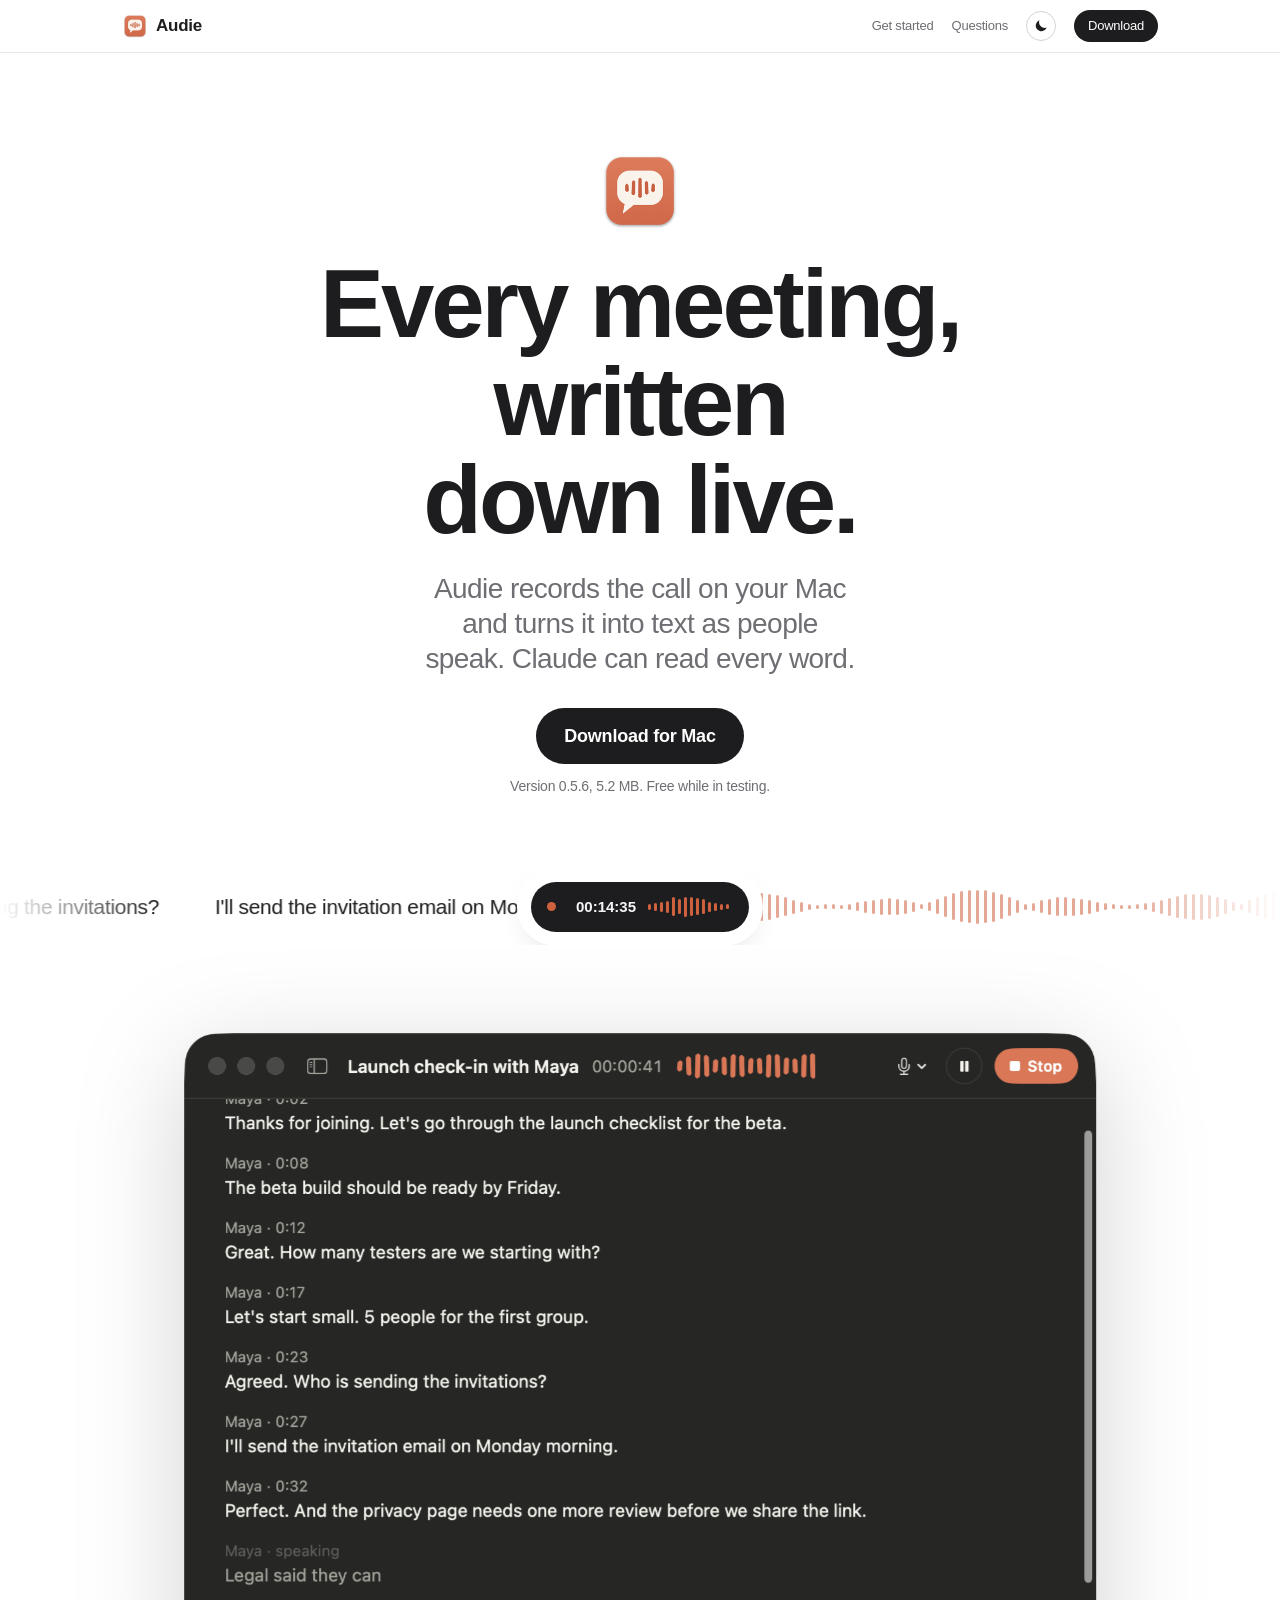
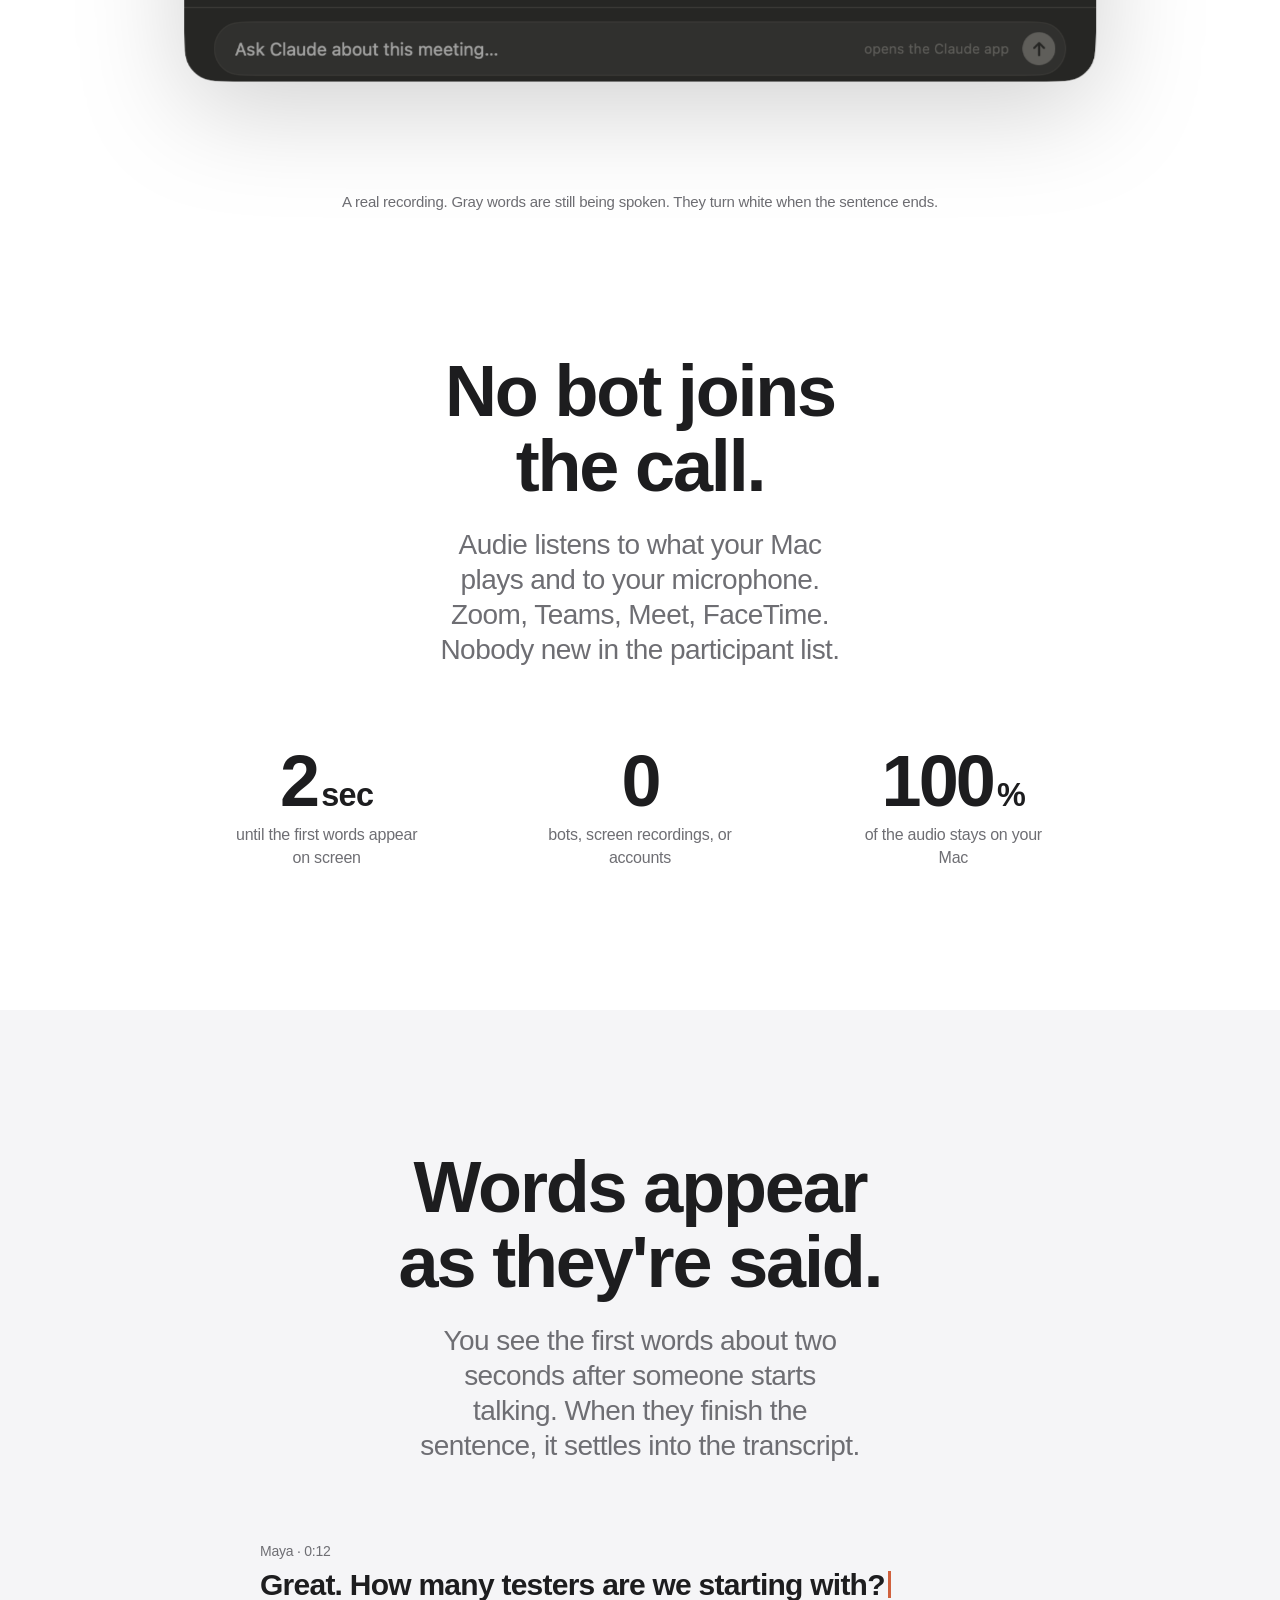
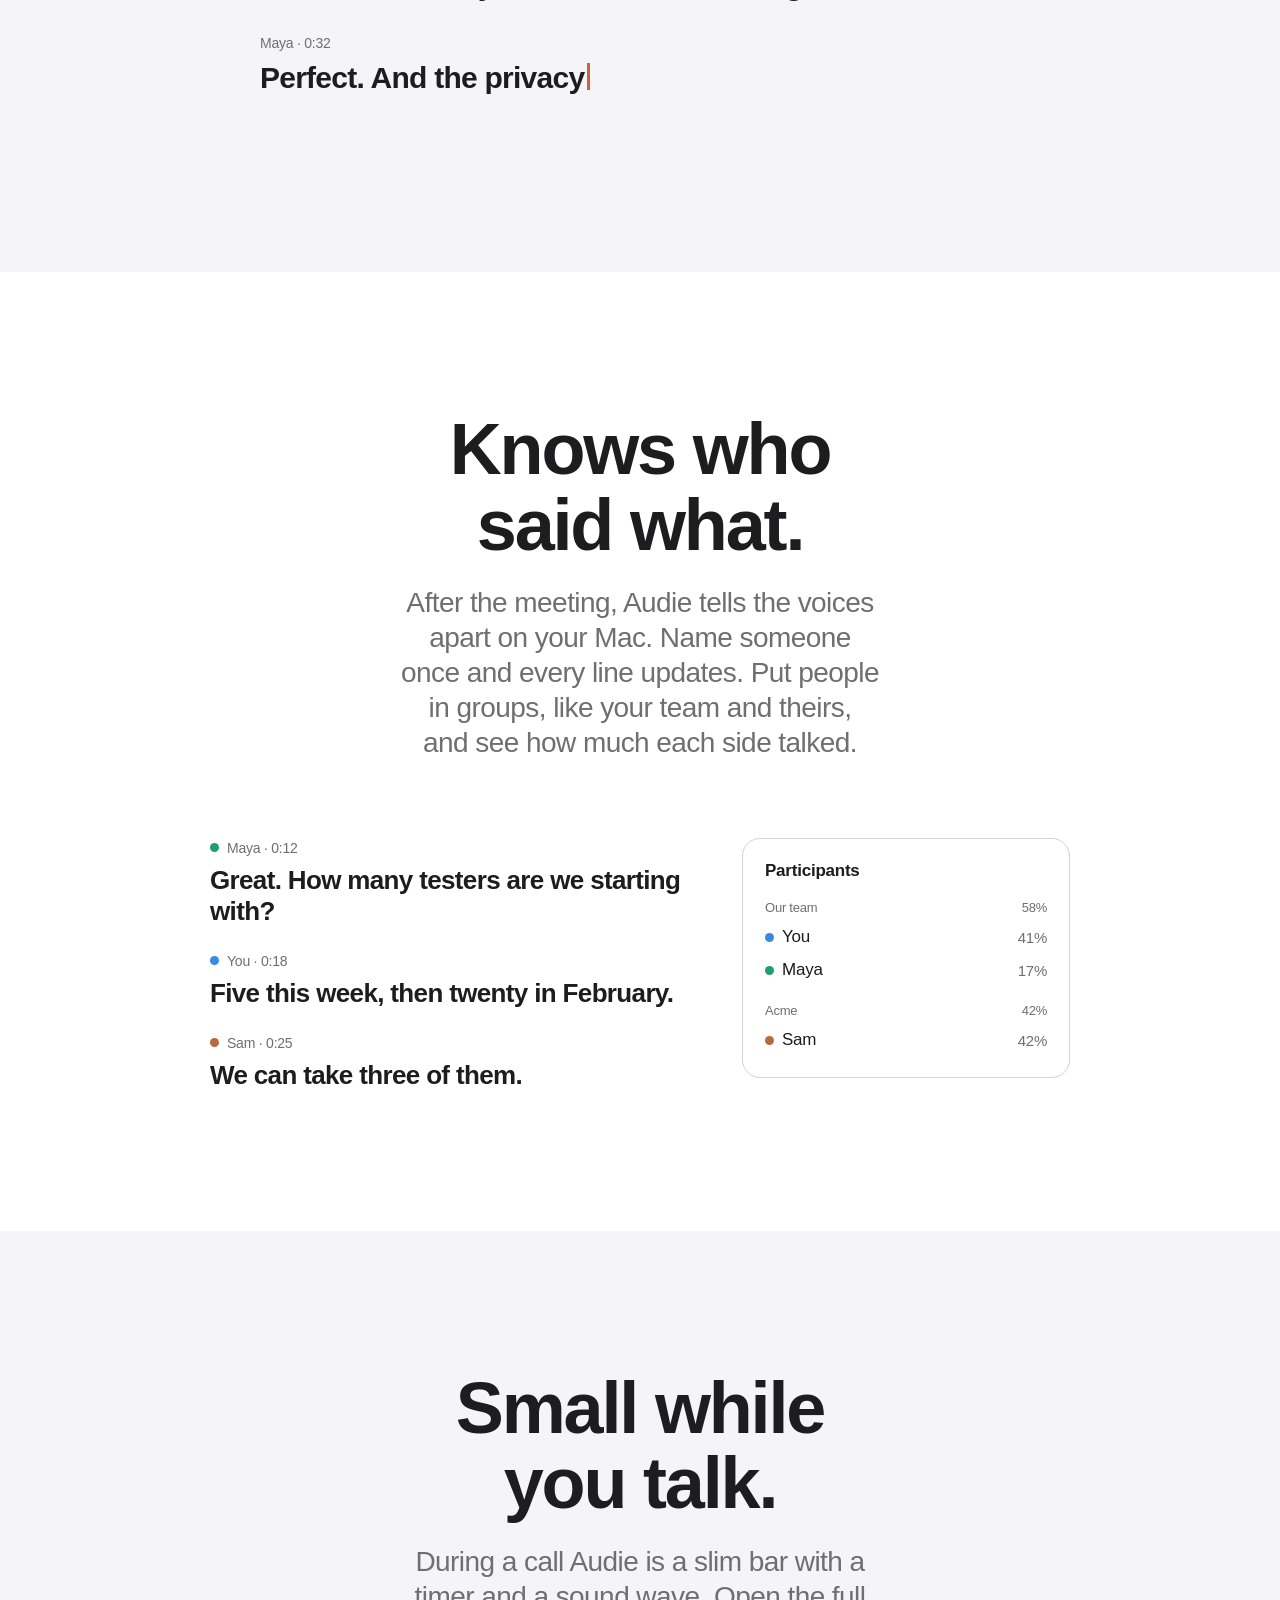
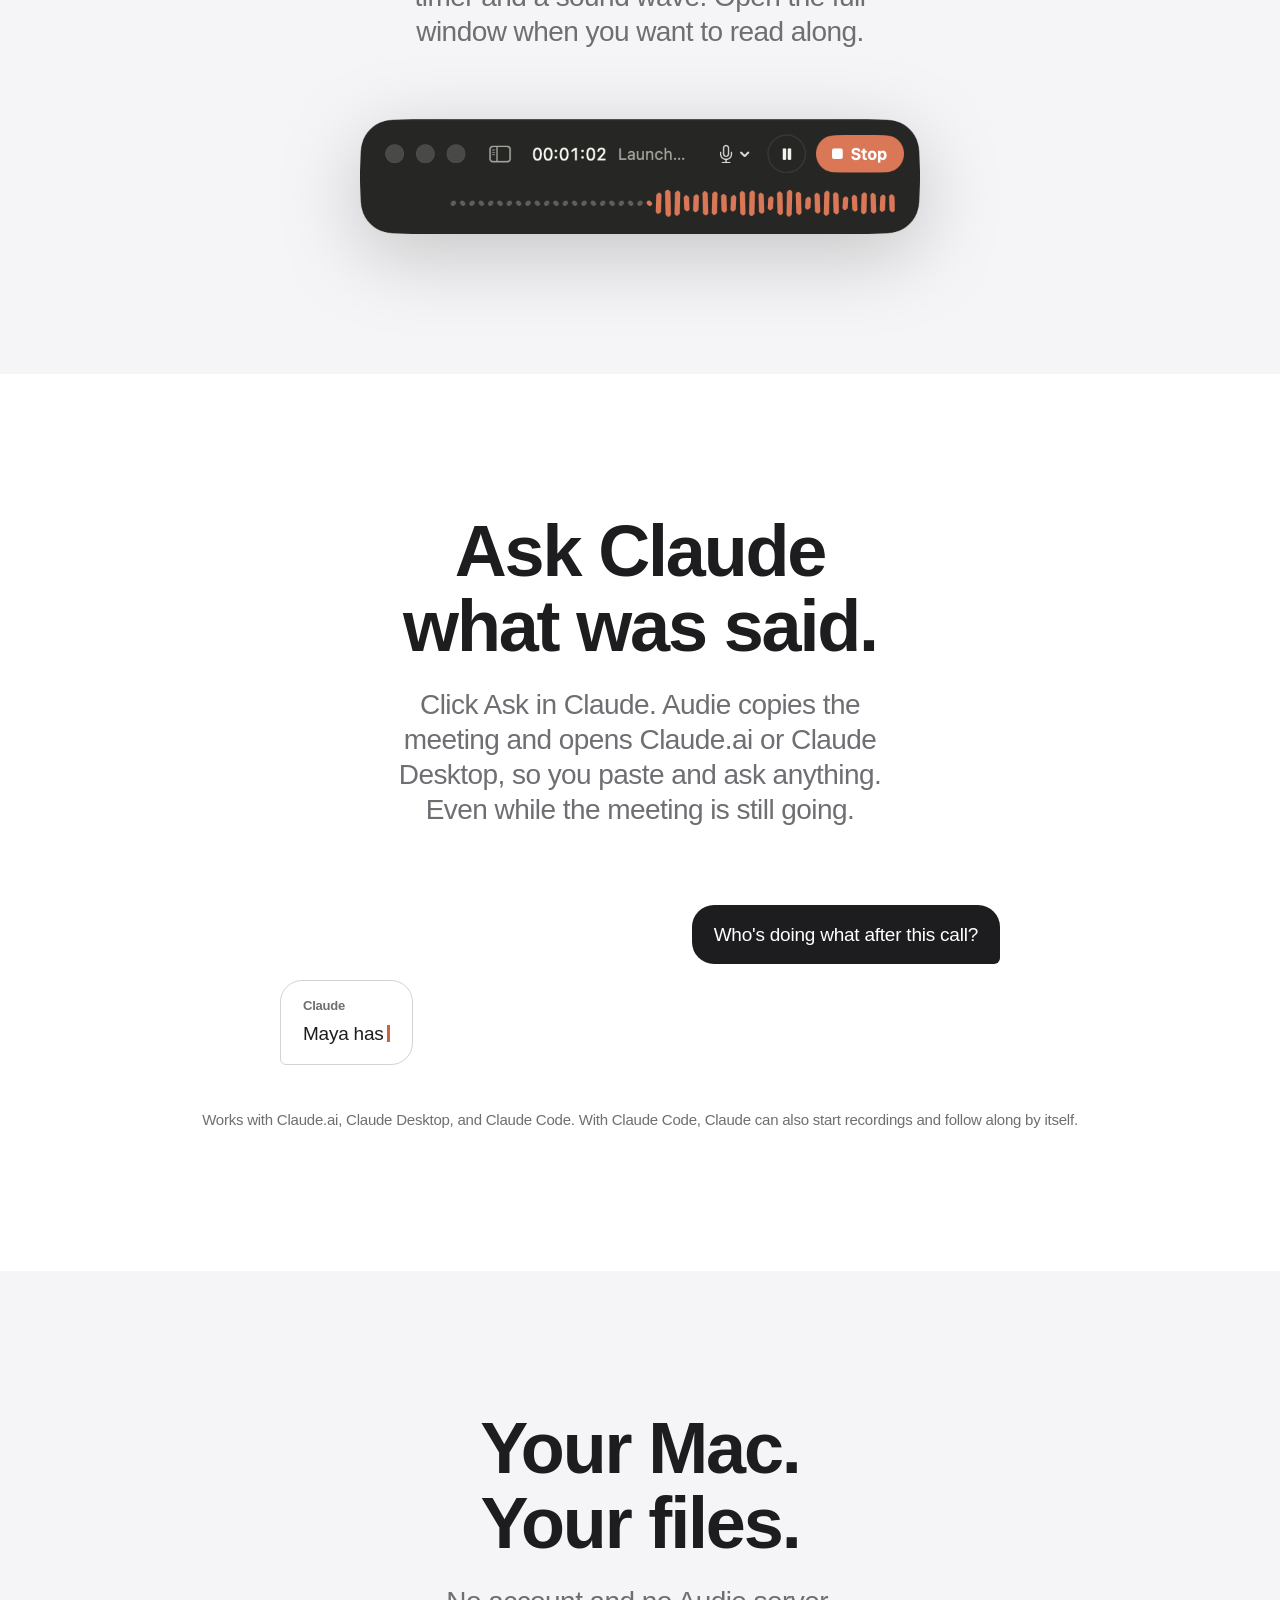
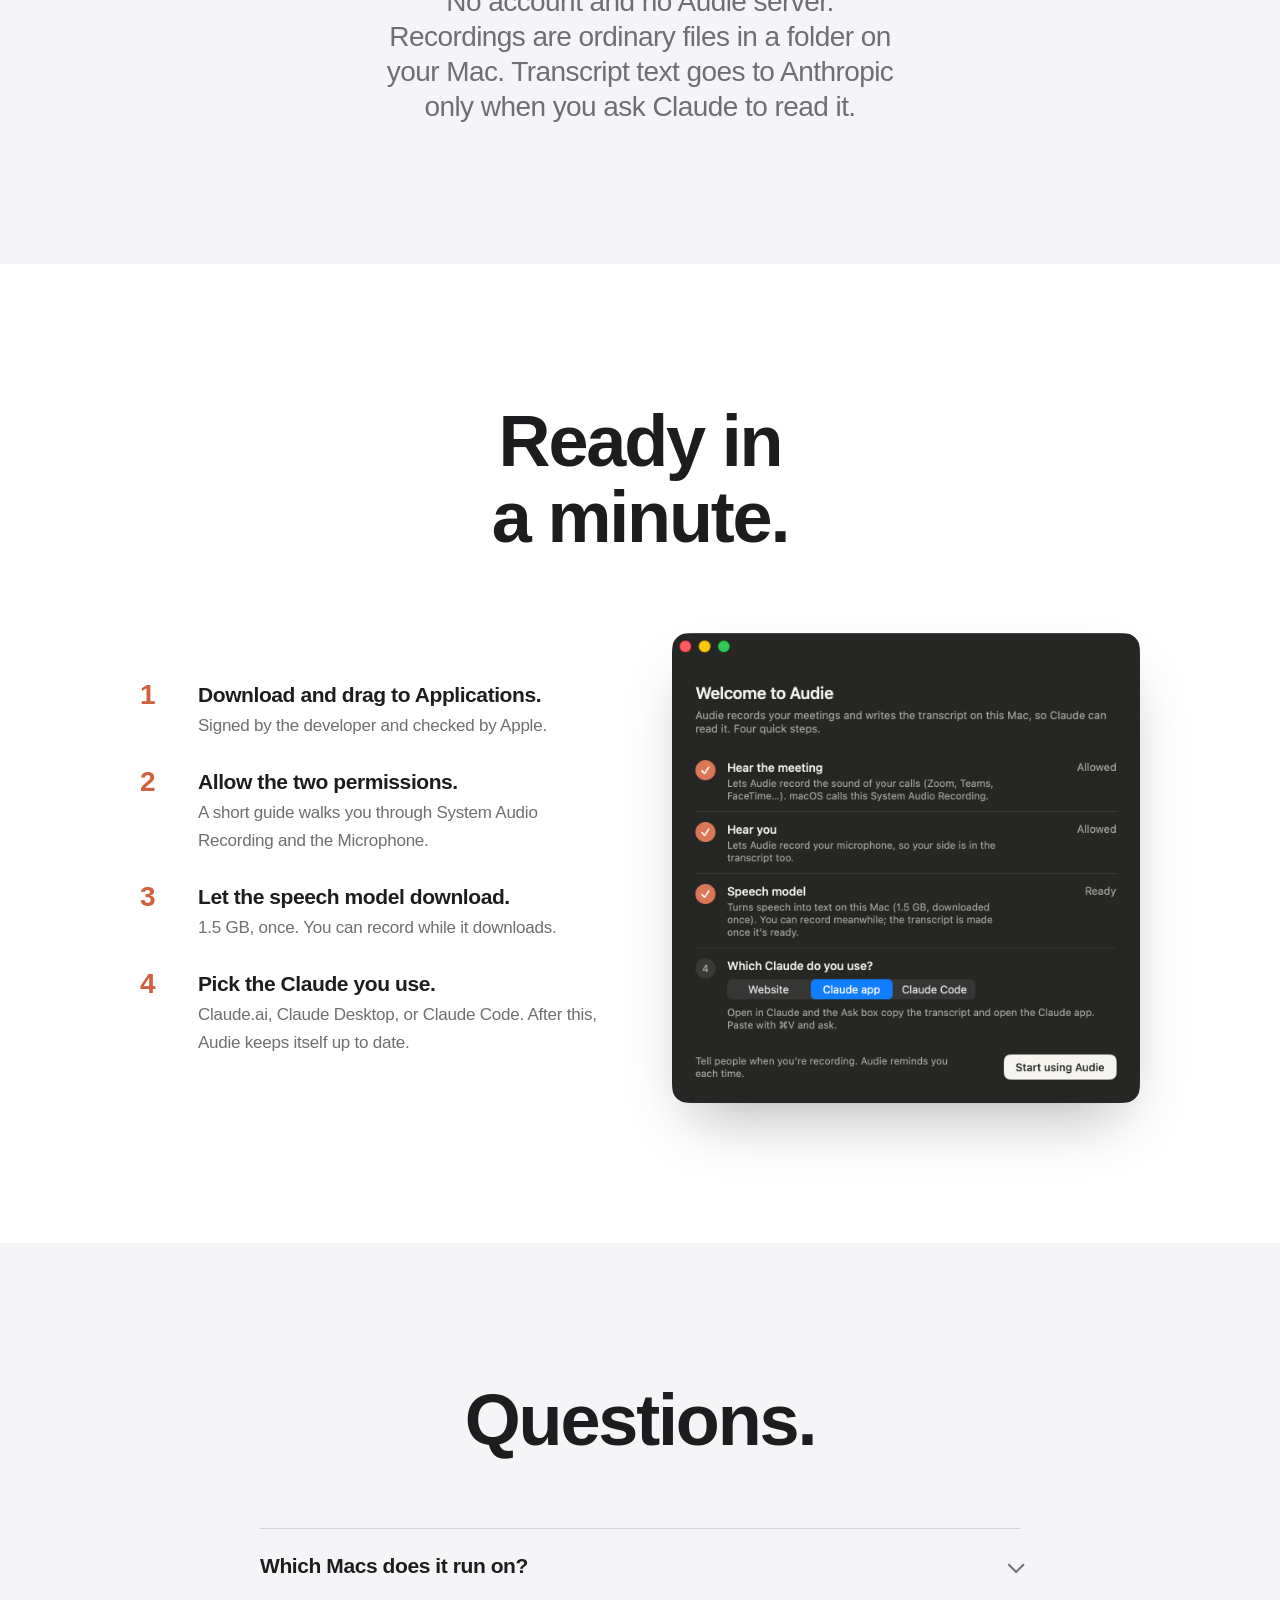
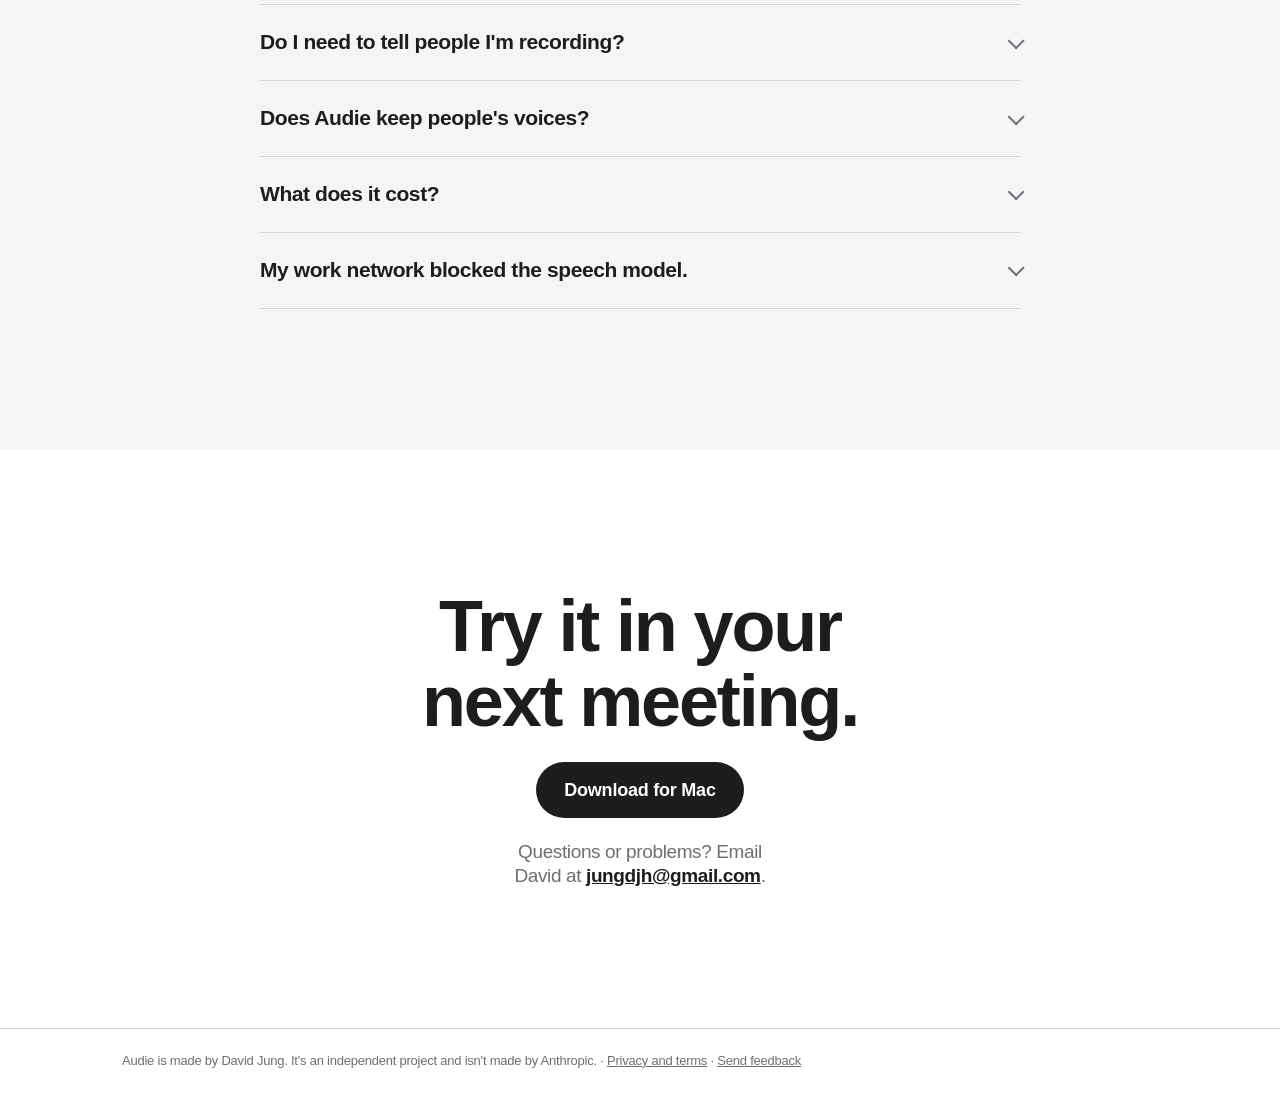
==== index.html @ 13ae4a42 "Download page: Version 0.5.6, 5.2 MB." ====
<!doctype html>
<html lang="en">
<meta charset="utf-8">
<meta name="viewport" content="width=device-width, initial-scale=1, viewport-fit=cover">
<title>Audie for Mac</title>
<meta name="robots" content="noindex, nofollow">
<meta name="description" content="Audie records your meetings on your Mac and writes the transcript while people talk. Claude can read it.">
<!-- Unlisted page for invited testers (GitHub Pages, no custom domain). Draft v4, 2026-11-12.
     Screenshots are real: Audie 0.4.4 recording a demo meeting. Light by default; dark only when chosen. -->
<link rel="icon" href="icon.png">
<style>
/* Layout: Apple-style product page. Big bold centered statements, lots of air, the real app as the
   picture. One moving idea throughout: speech turning into text (the hero ribbon, the typed lines). */
:root {
  --bg: #FFFFFF;
  --alt: #F5F5F7;          /* alternate band */
  --ink: #1D1D1F;
  --gray: #6E6E73;
  --line: #D2D2D7;
  --rec: #D0613E;          /* Audie's record color: the wave and the dot, nothing else */
  --pill: #1D1D1F;         /* the recording pill */
  --pill-ink: #F5F5F7;
  --font: -apple-system, BlinkMacSystemFont, "SF Pro Display", "SF Pro Text", Inter, "Helvetica Neue", Arial, sans-serif;
  color-scheme: light;
}
:root[data-theme="dark"] {
  --bg: #000000; --alt: #111113; --ink: #F5F5F7; --gray: #A1A1A6; --line: #3A3A3C;
  --rec: #E2734F; --pill: #F5F5F7; --pill-ink: #1D1D1F; color-scheme: dark;
}

* { box-sizing: border-box; }
html { scroll-behavior: smooth; }
body { margin: 0; background: var(--bg); color: var(--ink); font: 19px/1.47 var(--font); letter-spacing: -0.012em; -webkit-font-smoothing: antialiased; overflow-x: hidden; transition: background .3s, color .3s; }
a { color: inherit; }
p { margin: 0; }
:focus-visible { outline: 2px solid var(--rec); outline-offset: 3px; border-radius: 6px; }
.wrap { max-width: 1080px; margin: 0 auto; padding-left: max(22px, env(safe-area-inset-left, 0px)); padding-right: max(22px, env(safe-area-inset-right, 0px)); }

/* Header */
header { position: sticky; top: env(safe-area-inset-top, 0px); z-index: 20; background: color-mix(in srgb, var(--bg) 82%, transparent); backdrop-filter: saturate(180%) blur(20px); -webkit-backdrop-filter: saturate(180%) blur(20px); border-bottom: 1px solid color-mix(in srgb, var(--line) 50%, transparent); }
body::before { content: ""; position: fixed; inset: 0 0 auto; height: env(safe-area-inset-top, 0px); z-index: 30; background: var(--bg); }
header .wrap { display: flex; align-items: center; justify-content: space-between; height: 52px; gap: 16px; }
.name { display: flex; align-items: center; gap: 8px; font-weight: 600; font-size: 17px; text-decoration: none; }
.name img { width: 26px; height: 26px; }
.right { display: flex; align-items: center; gap: 18px; font-size: 13px; }
.right a.link { text-decoration: none; color: var(--gray); }
.right a.link:hover { color: var(--ink); }
@media (max-width: 560px) { .right a.link { display: none; } }
.small-btn { background: var(--ink); color: var(--bg); text-decoration: none; font-weight: 500; font-size: 13px; padding: 6px 14px; border-radius: 999px; }
.theme { width: 30px; height: 30px; border-radius: 50%; border: 1px solid var(--line); background: transparent; color: var(--ink); display: grid; place-items: center; cursor: pointer; padding: 0; }
.theme svg { width: 15px; height: 15px; }
.theme .moon { display: block; } .theme .sun { display: none; }
:root[data-theme="dark"] .theme .moon { display: none; } :root[data-theme="dark"] .theme .sun { display: block; }

/* Hero */
.hero { text-align: center; padding-block: 96px 0; display: grid; justify-items: center; gap: 22px; }
.hero .icon { width: 84px; height: 84px; }
h1 { margin: 0; font-size: clamp(46px, 8.4vw, 96px); line-height: 1.02; font-weight: 700; letter-spacing: -0.032em; max-width: 12ch; text-wrap: balance; }
.sub { font-size: clamp(21px, 2.4vw, 28px); line-height: 1.25; font-weight: 500; color: var(--gray); letter-spacing: -0.02em; max-width: 30ch; text-wrap: balance; }
.cta { display: grid; justify-items: center; gap: 12px; margin-top: 10px; }
.button { display: inline-flex; align-items: center; gap: 8px; background: var(--ink); color: var(--bg); text-decoration: none; font-weight: 600; font-size: 18px; padding: 15px 28px; border-radius: 999px; transition: transform .2s ease; }
.button:hover { transform: scale(1.03); }
.cta small { font-size: 14px; color: var(--gray); }

/* The ribbon: Audie's recording pill in the middle; finished lines stream out of it. */
.ribbon { position: relative; margin-top: 72px; height: 76px; overflow: hidden;
  mask-image: linear-gradient(90deg, transparent, #000 12%, #000 88%, transparent); -webkit-mask-image: linear-gradient(90deg, transparent, #000 12%, #000 88%, transparent); }
.ribbon .left { position: absolute; inset: 0 50% 0 0; overflow: hidden; }
.ribbon .in { position: absolute; top: 50%; left: 50%; right: 0; transform: translateY(-50%); display: flex; align-items: center; gap: 5px; padding-left: 120px; height: 40px; overflow: hidden; }
.ribbon .in b { flex: none; width: 3px; border-radius: 3px; background: var(--rec); opacity: .55; height: 4px; }
.stream { position: absolute; top: 50%; left: 100%; display: flex; gap: 56px; white-space: nowrap; transform: translate(0, -50%); font-size: 21px; font-weight: 500; letter-spacing: -0.015em; will-change: transform; }
.stream span { color: var(--ink); }
.stream span.ko { color: var(--gray); }
.pill { position: absolute; top: 50%; left: 50%; transform: translate(-50%, -50%); z-index: 2; display: flex; align-items: center; gap: 12px; background: var(--pill); color: var(--pill-ink); border-radius: 999px; padding: 12px 20px 12px 16px; box-shadow: 0 0 0 14px var(--bg), 0 10px 30px rgba(0,0,0,.18); }
.dot { width: 9px; height: 9px; border-radius: 50%; background: var(--rec); animation: pulse 1.6s ease-in-out infinite; }
@keyframes pulse { 50% { opacity: .35; } }
.pill .t { font-size: 15px; font-weight: 600; font-variant-numeric: tabular-nums; letter-spacing: 0; }
.wave { display: flex; align-items: center; gap: 3px; height: 26px; }
.wave b { width: 3px; border-radius: 3px; background: var(--rec); height: 4px; transition: height .1s ease-out; }

/* Product shot */
.shot-wrap { padding-block: 88px 0; }
.shot { display: block; width: 100%; height: auto; transform-origin: 50% 0; will-change: transform; filter: drop-shadow(0 30px 60px rgba(0,0,0,.18)); }
.caption { text-align: center; color: var(--gray); font-size: 15px; margin-top: 22px; }

/* Statement bands */
.band { padding-block: 140px; padding-left: max(22px, env(safe-area-inset-left, 0px)); padding-right: max(22px, env(safe-area-inset-right, 0px)); text-align: center; display: grid; justify-items: center; gap: 22px; }
.band.alt { background: var(--alt); }
h2 { margin: 0; font-size: clamp(40px, 6vw, 72px); line-height: 1.05; font-weight: 700; letter-spacing: -0.03em; max-width: 14ch; text-wrap: balance; }
.band .sub { max-width: 34ch; }

/* Facts row */
.facts { display: grid; grid-template-columns: repeat(3, minmax(0, 1fr)); gap: 40px; margin-top: 56px; width: 100%; max-width: 900px; }
.fact { display: grid; gap: 6px; justify-items: center; }
.fact .n { font-size: clamp(48px, 6vw, 72px); font-weight: 700; letter-spacing: -0.04em; line-height: 1; }
.fact .n small { font-size: .45em; letter-spacing: -0.02em; margin-left: 4px; }
.fact p { color: var(--gray); font-size: 16px; max-width: 22ch; }
@media (max-width: 700px) { .facts { grid-template-columns: 1fr; gap: 36px; } }

/* Translation demo */
.trans { margin-top: 56px; width: 100%; max-width: 760px; display: grid; gap: 30px; text-align: left; }
.tl { display: grid; gap: 6px; }
.tl .who { font-size: 14px; color: var(--gray); font-variant-numeric: tabular-nums; }
.tl .en { font-size: clamp(22px, 2.8vw, 30px); font-weight: 600; letter-spacing: -0.025em; line-height: 1.2; min-height: 1.2em; }
.tl .ko { font-size: 18px; color: var(--gray); }
.caret::after { content: ""; display: inline-block; width: 3px; height: .9em; margin-left: 3px; vertical-align: -.08em; background: var(--rec); animation: blink 1s steps(1) infinite; }
@keyframes blink { 50% { opacity: 0; } }

/* Small bar */
.bar { display: block; width: 100%; max-width: 560px; height: auto; margin-top: 48px; filter: drop-shadow(0 20px 40px rgba(0,0,0,.2)); }

/* Claude exchange */
.chat { margin-top: 56px; width: 100%; max-width: 720px; display: grid; gap: 16px; text-align: left; }
.msg { border-radius: 22px; padding: 16px 22px; font-size: 19px; line-height: 1.45; max-width: 88%; }
.msg.you { justify-self: end; background: var(--ink); color: var(--bg); border-bottom-right-radius: 6px; }
.msg.claude { justify-self: start; background: var(--bg); border: 1px solid var(--line); border-bottom-left-radius: 6px; }
.msg .from { display: block; font-size: 13px; font-weight: 600; color: var(--gray); margin-bottom: 4px; }
.band.alt .msg.claude { background: var(--bg); }

/* Steps */
.steps { display: grid; grid-template-columns: minmax(0, 1fr) minmax(0, 1fr); gap: 64px; align-items: center; text-align: left; margin-top: 56px; width: 100%; max-width: 1000px; }
.steps ol { list-style: none; margin: 0; padding: 0; display: grid; gap: 28px; counter-reset: n; }
.steps li { counter-increment: n; display: grid; grid-template-columns: 44px 1fr; gap: 14px; }
.steps li::before { content: counter(n); font-size: 28px; font-weight: 700; letter-spacing: -0.03em; color: var(--rec); line-height: 1.1; }
.steps b { display: block; font-size: 21px; letter-spacing: -0.02em; }
.steps span { color: var(--gray); font-size: 17px; }
.welcome { display: block; width: 100%; max-width: 480px; height: auto; border-radius: 16px; justify-self: center; box-shadow: 0 30px 60px -20px rgba(0,0,0,.3); }
@media (max-width: 820px) { .steps { grid-template-columns: 1fr; gap: 48px; } }

/* FAQ */
.faq { margin-top: 48px; width: 100%; max-width: 760px; text-align: left; border-top: 1px solid var(--line); }
.faq details { border-bottom: 1px solid var(--line); }
.faq summary { cursor: pointer; list-style: none; display: flex; justify-content: space-between; align-items: center; gap: 16px; padding-block: 22px; font-size: 21px; font-weight: 600; letter-spacing: -0.02em; }
.faq summary::-webkit-details-marker { display: none; }
.faq summary::after { content: ""; width: 10px; height: 10px; border-right: 2px solid var(--gray); border-bottom: 2px solid var(--gray); transform: rotate(45deg) translateY(-3px); transition: transform .25s; flex: none; }
.faq details[open] summary::after { transform: rotate(-135deg); }
.faq details p { color: var(--gray); padding-bottom: 22px; max-width: 60ch; }

/* End */
.end .addr { font-weight: 600; color: var(--ink); }
footer { border-top: 1px solid var(--line); padding-block: 22px 40px; font-size: 13px; color: var(--gray); }

/* Scroll reveal: elements rise slightly when they come into view. They're visible without it. */
.rise { transition: transform .9s cubic-bezier(.2,.7,.2,1), opacity .9s; }
.rise.pre { transform: translateY(28px); opacity: .001; }

@media (prefers-reduced-motion: reduce) {
  html { scroll-behavior: auto; }
  .dot, .caret::after { animation: none; }
  .rise, .rise.pre { transform: none; opacity: 1; transition: none; }
  .button:hover { transform: none; }
}
.who-demo { margin-top: 56px; width: 100%; max-width: 860px; display: grid; grid-template-columns: minmax(0, 1.5fr) minmax(0, 1fr); gap: 40px; text-align: left; align-items: start; }
.who-demo .trans { margin-top: 0; gap: 24px; }
.who-demo .tl .en { font-size: clamp(20px, 2.4vw, 26px); }
.dot { display: inline-block; width: 9px; height: 9px; border-radius: 50%; margin-right: 8px; vertical-align: 1px; }
.people { background: var(--bg); border: 1px solid var(--line); border-radius: 18px; padding: 20px 22px; font-size: 17px; }
.people .t { font-weight: 600; margin-bottom: 6px; }
.people .g { display: flex; justify-content: space-between; font-size: 13px; color: var(--gray); margin: 14px 0 4px; }
.people .p { display: flex; align-items: center; padding: 4px 0; }
.people .p span:last-child { margin-left: auto; color: var(--gray); font-size: 15px; font-variant-numeric: tabular-nums; }
@media (max-width: 760px) { .who-demo { grid-template-columns: 1fr; gap: 32px; } }
</style>

<header>
  <div class="wrap">
    <a class="name" href="#top"><img src="icon.png" alt="" width="26" height="26">Audie</a>
    <div class="right">
      <a class="link" href="#start">Get started</a>
      <a class="link" href="#faq">Questions</a>
      <button class="theme" id="theme" type="button" aria-label="Switch to dark mode">
        <svg class="moon" viewBox="0 0 16 16" aria-hidden="true"><path d="M13.5 10.2A6 6 0 0 1 5.8 2.5a6 6 0 1 0 7.7 7.7z" fill="currentColor"/></svg>
        <svg class="sun" viewBox="0 0 16 16" aria-hidden="true"><circle cx="8" cy="8" r="3.2" fill="currentColor"/><g stroke="currentColor" stroke-width="1.5" stroke-linecap="round"><path d="M8 1v1.6M8 13.4V15M1 8h1.6M13.4 8H15M3 3l1.1 1.1M11.9 11.9 13 13M3 13l1.1-1.1M11.9 4.1 13 3"/></g></svg>
      </button>
      <a class="small-btn" href="https://github.com/jungdjh/audie-updates/releases/latest/download/Audie.dmg">Download</a>
    </div>
  </div>
</header>

<main id="top">
  <section class="wrap hero">
    <img class="icon" src="icon.png" alt="" width="84" height="84">
    <h1>Every meeting, written down live.</h1>
    <p class="sub">Audie records the call on your Mac and turns it into text as people speak. Claude can read every word.</p>
    <div class="cta">
      <a class="button" href="https://github.com/jungdjh/audie-updates/releases/latest/download/Audie.dmg">Download for Mac</a>
      <small>Version 0.5.6, 5.2 MB. Free while in testing.</small>
    </div>
  </section>

  <div class="ribbon" aria-label="Audie recording, with transcript lines streaming out">
    <div class="left"><div class="stream" id="stream" aria-hidden="true"></div></div>
    <div class="in" id="in" aria-hidden="true"></div>
    <div class="pill"><span class="dot"></span><span class="t" id="clock">00:14:32</span><div class="wave" id="wave"></div></div>
  </div>

  <div class="wrap shot-wrap">
    <img class="shot" id="shot" src="window.png" width="1440" height="1024" alt="Audie recording a meeting. Finished lines are white; the last line, still being spoken, is gray. An Ask Claude box sits under the transcript.">
    <p class="caption">A real recording. Gray words are still being spoken. They turn white when the sentence ends.</p>
  </div>

  <section class="band">
    <h2 class="rise">No bot joins the call.</h2>
    <p class="sub rise">Audie listens to what your Mac plays and to your microphone. Zoom, Teams, Meet, FaceTime. Nobody new in the participant list.</p>
    <div class="facts">
      <div class="fact rise"><span class="n">2<small>sec</small></span><p>until the first words appear on screen</p></div>
      <div class="fact rise"><span class="n">0</span><p>bots, screen recordings, or accounts</p></div>
      <div class="fact rise"><span class="n">100<small>%</small></span><p>of the audio stays on your Mac</p></div>
    </div>
  </section>

  <section class="band alt">
    <h2 class="rise">Words appear as they're said.</h2>
    <p class="sub rise">You see the first words about two seconds after someone starts talking. When they finish the sentence, it settles into the transcript.</p>
    <div class="trans" id="trans">
      <div class="tl"><span class="who">Maya · 0:12</span><span class="en" data-type>Great. How many testers are we starting with?</span></div>
      <div class="tl"><span class="who">Maya · 0:32</span><span class="en" data-type>Perfect. And the privacy page needs one more review before we share the link.</span></div>
    </div>
  </section>

  <section class="band">
    <h2 class="rise">Knows who said what.</h2>
    <p class="sub rise">After the meeting, Audie tells the voices apart on your Mac. Name someone once and every line updates. Put people in groups, like your team and theirs, and see how much each side talked.</p>
    <div class="who-demo rise">
      <div class="trans">
        <div class="tl"><span class="who"><span class="dot" style="background:#1D9E75"></span>Maya · 0:12</span><span class="en">Great. How many testers are we starting with?</span></div>
        <div class="tl"><span class="who"><span class="dot" style="background:#378ADD"></span>You · 0:18</span><span class="en">Five this week, then twenty in February.</span></div>
        <div class="tl"><span class="who"><span class="dot" style="background:#B8693F"></span>Sam · 0:25</span><span class="en">We can take three of them.</span></div>
      </div>
      <div class="people" aria-label="Participants: Our team, You 41% and Maya 17%; Acme, Sam 42%">
        <div class="t">Participants</div>
        <div class="g"><span>Our team</span><span>58%</span></div>
        <div class="p"><span class="dot" style="background:#378ADD"></span><span>You</span><span>41%</span></div>
        <div class="p"><span class="dot" style="background:#1D9E75"></span><span>Maya</span><span>17%</span></div>
        <div class="g"><span>Acme</span><span>42%</span></div>
        <div class="p"><span class="dot" style="background:#B8693F"></span><span>Sam</span><span>42%</span></div>
      </div>
    </div>
  </section>

  <section class="band alt">
    <h2 class="rise">Small while you talk.</h2>
    <p class="sub rise">During a call Audie is a slim bar with a timer and a sound wave. Open the full window when you want to read along.</p>
    <img class="bar rise" src="bar.png" width="840" height="172" alt="Audie's small recording bar with a timer, the meeting name, pause, stop and a sound wave.">
  </section>

  <section class="band">
    <h2 class="rise">Ask Claude what was said.</h2>
    <p class="sub rise">Click Ask in Claude. Audie copies the meeting and opens Claude.ai or Claude Desktop, so you paste and ask anything. Even while the meeting is still going.</p>
    <div class="chat" id="chat">
      <div class="msg you rise">Who's doing what after this call?</div>
      <div class="msg claude rise"><span class="from">Claude</span><span data-type>Maya has the beta build ready by Friday and sends the tester invitations Monday morning. Legal finishes reviewing the privacy page by Wednesday. You're sending a summary after the call.</span></div>
    </div>
    <p class="caption rise">Works with Claude.ai, Claude Desktop, and Claude Code. With Claude Code, Claude can also start recordings and follow along by itself.</p>
  </section>

  <section class="band alt">
    <h2 class="rise">Your Mac. Your files.</h2>
    <p class="sub rise">No account and no Audie server. Recordings are ordinary files in a folder on your Mac. Transcript text goes to Anthropic only when you ask Claude to read it.</p>
  </section>

  <section class="band" id="start">
    <h2 class="rise">Ready in a minute.</h2>
    <div class="steps">
      <ol>
        <li class="rise"><div><b>Download and drag to Applications.</b><span>Signed by the developer and checked by Apple.</span></div></li>
        <li class="rise"><div><b>Allow the two permissions.</b><span>A short guide walks you through System Audio Recording and the Microphone.</span></div></li>
        <li class="rise"><div><b>Let the speech model download.</b><span>1.5 GB, once. You can record while it downloads.</span></div></li>
        <li class="rise"><div><b>Pick the Claude you use.</b><span>Claude.ai, Claude Desktop, or Claude Code. After this, Audie keeps itself up to date.</span></div></li>
      </ol>
      <img class="welcome rise" src="welcome.png" width="1120" height="1124" alt="Audie's welcome guide with its four steps.">
    </div>
  </section>

  <section class="band alt" id="faq">
    <h2 class="rise">Questions.</h2>
    <div class="faq">
      <details><summary>Which Macs does it run on?</summary><p>Macs with Apple silicon (M1 or later) on macOS 14.2 or later, with about 2 GB free.</p></details>
      <details><summary>Do I need to tell people I'm recording?</summary><p>Yes. Many places require everyone's consent, and your workplace may have its own rules. Audie reminds you every time you start, unless you turn the reminder off.</p></details>
      <details><summary>Does Audie keep people's voices?</summary><p>No. It tells voices apart within one meeting and keeps only the names you type. The one voice it can learn is yours, so it can find you in a room.</p></details>
      <details><summary>What does it cost?</summary><p>Nothing. Audie is free while it's tested with a small group.</p></details>
      <details><summary>My work network blocked the speech model.</summary><p>Email David for the model file, then use Settings › Speech › Import.</p></details>
    </div>
  </section>

  <section class="band end">
    <h2 class="rise">Try it in your next meeting.</h2>
    <a class="button rise" href="https://github.com/jungdjh/audie-updates/releases/latest/download/Audie.dmg">Download for Mac</a>
    <p class="sub rise" style="font-size:19px">Questions or problems? Email David at <a class="addr" href="mailto:jungdjh@gmail.com?subject=Audie">jungdjh@gmail.com</a>.</p>
  </section>

  <footer>
    <div class="wrap">Audie is made by David Jung. It's an independent project and isn't made by Anthropic. · <a href="privacy.html">Privacy and terms</a> · <a href="feedback.html">Send feedback</a></div>
  </footer>
</main>

<script>
(() => {
  const root = document.documentElement;
  const reduce = matchMedia("(prefers-reduced-motion: reduce)").matches;

  // Theme: light unless the visitor picks dark (remembered on this browser).
  const btn = document.getElementById("theme");
  const apply = t => {
    if (t === "dark") root.setAttribute("data-theme", "dark"); else root.removeAttribute("data-theme");
    btn.setAttribute("aria-label", t === "dark" ? "Switch to light mode" : "Switch to dark mode");
  };
  let saved = null; try { saved = localStorage.getItem("audie-theme"); } catch (e) {}
  apply(saved === "dark" ? "dark" : "light");
  btn.addEventListener("click", () => {
    const next = root.getAttribute("data-theme") === "dark" ? "light" : "dark";
    apply(next); try { localStorage.setItem("audie-theme", next); } catch (e) {}
  });

  // The recording pill: wave and clock.
  const wave = document.getElementById("wave");
  const bars = Array.from({ length: 14 }, () => wave.appendChild(document.createElement("b")));
  let t = 0;
  const drawWave = () => { t++; bars.forEach((b, i) => {
    const env = 0.5 + 0.5 * Math.sin(t / 7 + i / 2.2) * Math.sin(t / 17);
    b.style.height = (reduce ? 6 + 12 * Math.abs(Math.sin(i / 1.7)) : 4 + Math.max(0, env) * 20 * (0.55 + Math.random() * 0.45)).toFixed(1) + "px"; }); };
  drawWave();
  let secs = 14 * 60 + 32;
  const clock = document.getElementById("clock");
  if (!reduce) {
    setInterval(drawWave, 100);
    setInterval(() => { secs++; clock.textContent = [secs / 3600 | 0, (secs / 60 | 0) % 60, secs % 60].map(v => String(v).padStart(2, "0")).join(":"); }, 1000);
  }

  // The ribbon: lines from the real demo transcript stream left out of the pill.
  const lines = [
    ["Thanks for joining. Let's go through the launch checklist for the beta.", ""],
    ["The beta build should be ready by Friday.", ""],
    ["Great. How many testers are we starting with?", ""],
    ["Let's start small. 5 people for the first group.", ""],
    ["Agreed. Who is sending the invitations?", ""],
    ["I'll send the invitation email on Monday morning.", ""],
    ["Perfect. And the privacy page needs one more review before we share the link.", ""],
    ["Legal said they can finish the review by Wednesday.", ""],
    ["Then we're set. I'll send a summary after the call.", ""],
  ];
  const stream = document.getElementById("stream");
  const fill = () => lines.forEach(([s, k]) => { const e = document.createElement("span"); e.textContent = s; stream.appendChild(e); });
  fill(); fill();   // twice, so the loop is seamless
  let x = 0, half = 0;
  const measure = () => { half = stream.scrollWidth / 2; };
  measure(); addEventListener("resize", measure);
  // Sound comes in from the right; text comes out of the pill on the left.
  const inWave = document.getElementById("in");
  // Enough bars to reach the right edge at any window width (3 px bar + 5 px gap each).
  const inBars = [];
  const buildIn = () => {
    const n = Math.ceil(Math.max(0, inWave.clientWidth - 120) / 8) + 4;
    while (inBars.length < n) inBars.push(inWave.appendChild(document.createElement("b")));
    while (inBars.length > n) inBars.pop().remove();
  };
  buildIn();
  addEventListener("resize", () => { buildIn(); drawIn(); });
  let ph = 0;
  const drawIn = () => { ph += 1; inBars.forEach((b, i) => {
    const v = Math.abs(Math.sin((i + ph) / 4.2) * Math.sin((i + ph) / 11));
    b.style.height = (4 + v * 30).toFixed(1) + "px"; }); };
  drawIn();
  // The stream starts at the pill and drifts left.
  x = -half * 0.6;
  stream.style.transform = `translate(${x}px, -50%)`;
  const step = () => { x -= 0.6; if (-x >= half) x += half; stream.style.transform = `translate(${x}px, -50%)`; requestAnimationFrame(step); };
  if (!reduce) { requestAnimationFrame(step); setInterval(drawIn, 60); }

  // The product shot grows to full size as it scrolls into view (Apple-style).
  const shot = document.getElementById("shot");
  const grow = () => {
    const r = shot.getBoundingClientRect(), vh = innerHeight;
    const p = Math.min(1, Math.max(0, (vh - r.top) / (vh * 0.9)));
    shot.style.transform = `scale(${(0.88 + 0.12 * p).toFixed(4)})`;
  };
  if (!reduce) { grow(); addEventListener("scroll", grow, { passive: true }); addEventListener("resize", grow); }

  // Reveal: things rise into place as they enter. Everything is already visible if this never runs.
  if (!reduce && "IntersectionObserver" in window) {
    const els = document.querySelectorAll(".rise");
    const io = new IntersectionObserver(es => es.forEach(e => {
      if (e.isIntersecting) { e.target.classList.remove("pre"); io.unobserve(e.target); }
    }), { rootMargin: "0px 0px -8% 0px" });
    els.forEach(el => { if (el.getBoundingClientRect().top > innerHeight) { el.classList.add("pre"); io.observe(el); } });

    // Typed lines: replay the words being written when they come into view.
    const typed = document.querySelectorAll("[data-type]");
    const tio = new IntersectionObserver(es => es.forEach(e => {
      if (!e.isIntersecting) return; tio.unobserve(e.target);
      const el = e.target, full = el.textContent, words = full.split(" ");
      const h = el.getBoundingClientRect().height; el.style.minHeight = h + "px";
      el.textContent = ""; el.classList.add("caret");
      let i = 0; const delay = el.closest(".chat") ? 1100 : 300 + [...typed].indexOf(el) * 900;
      setTimeout(function next() { i++; el.textContent = words.slice(0, i).join(" ");
        if (i < words.length) setTimeout(next, 70 + Math.random() * 90); else setTimeout(() => el.classList.remove("caret"), 900); }, delay);
    }), { threshold: 0.6 });
    typed.forEach(el => tio.observe(el));
  }
})();
</script>

</html>
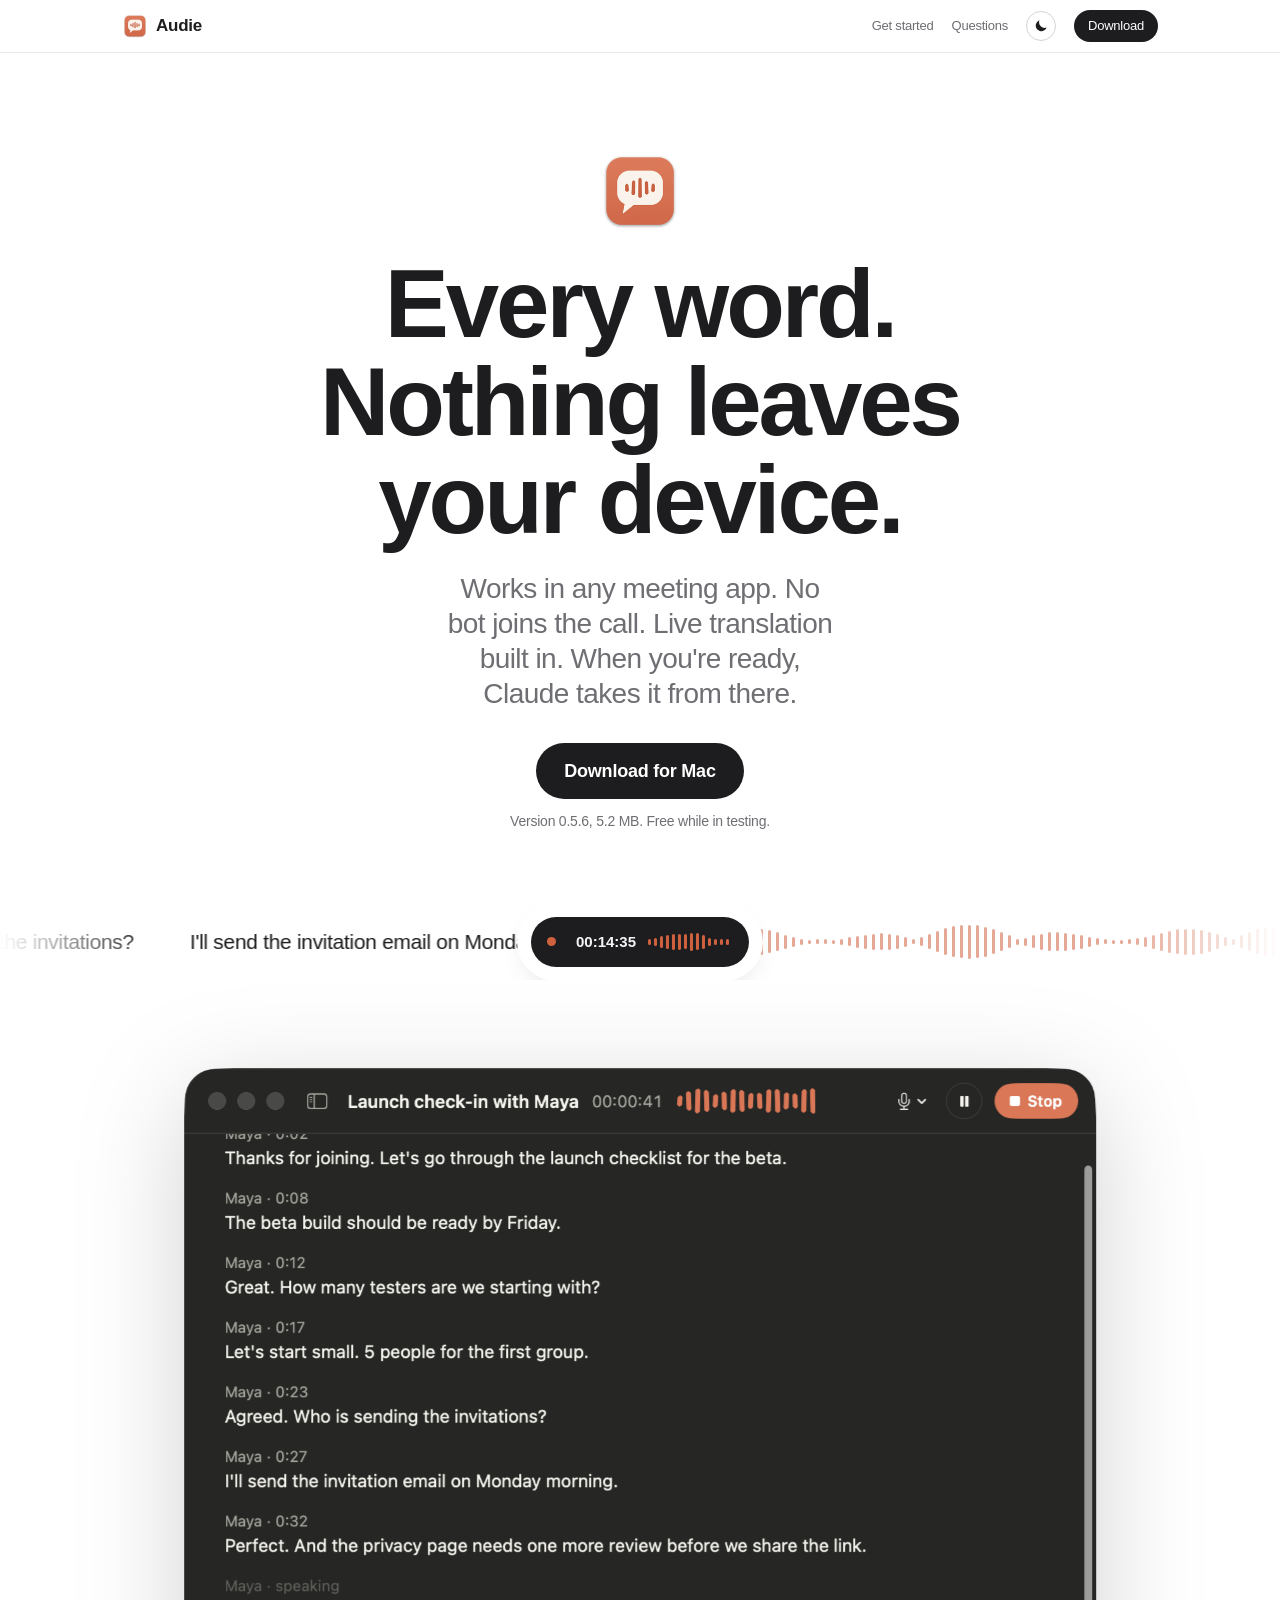
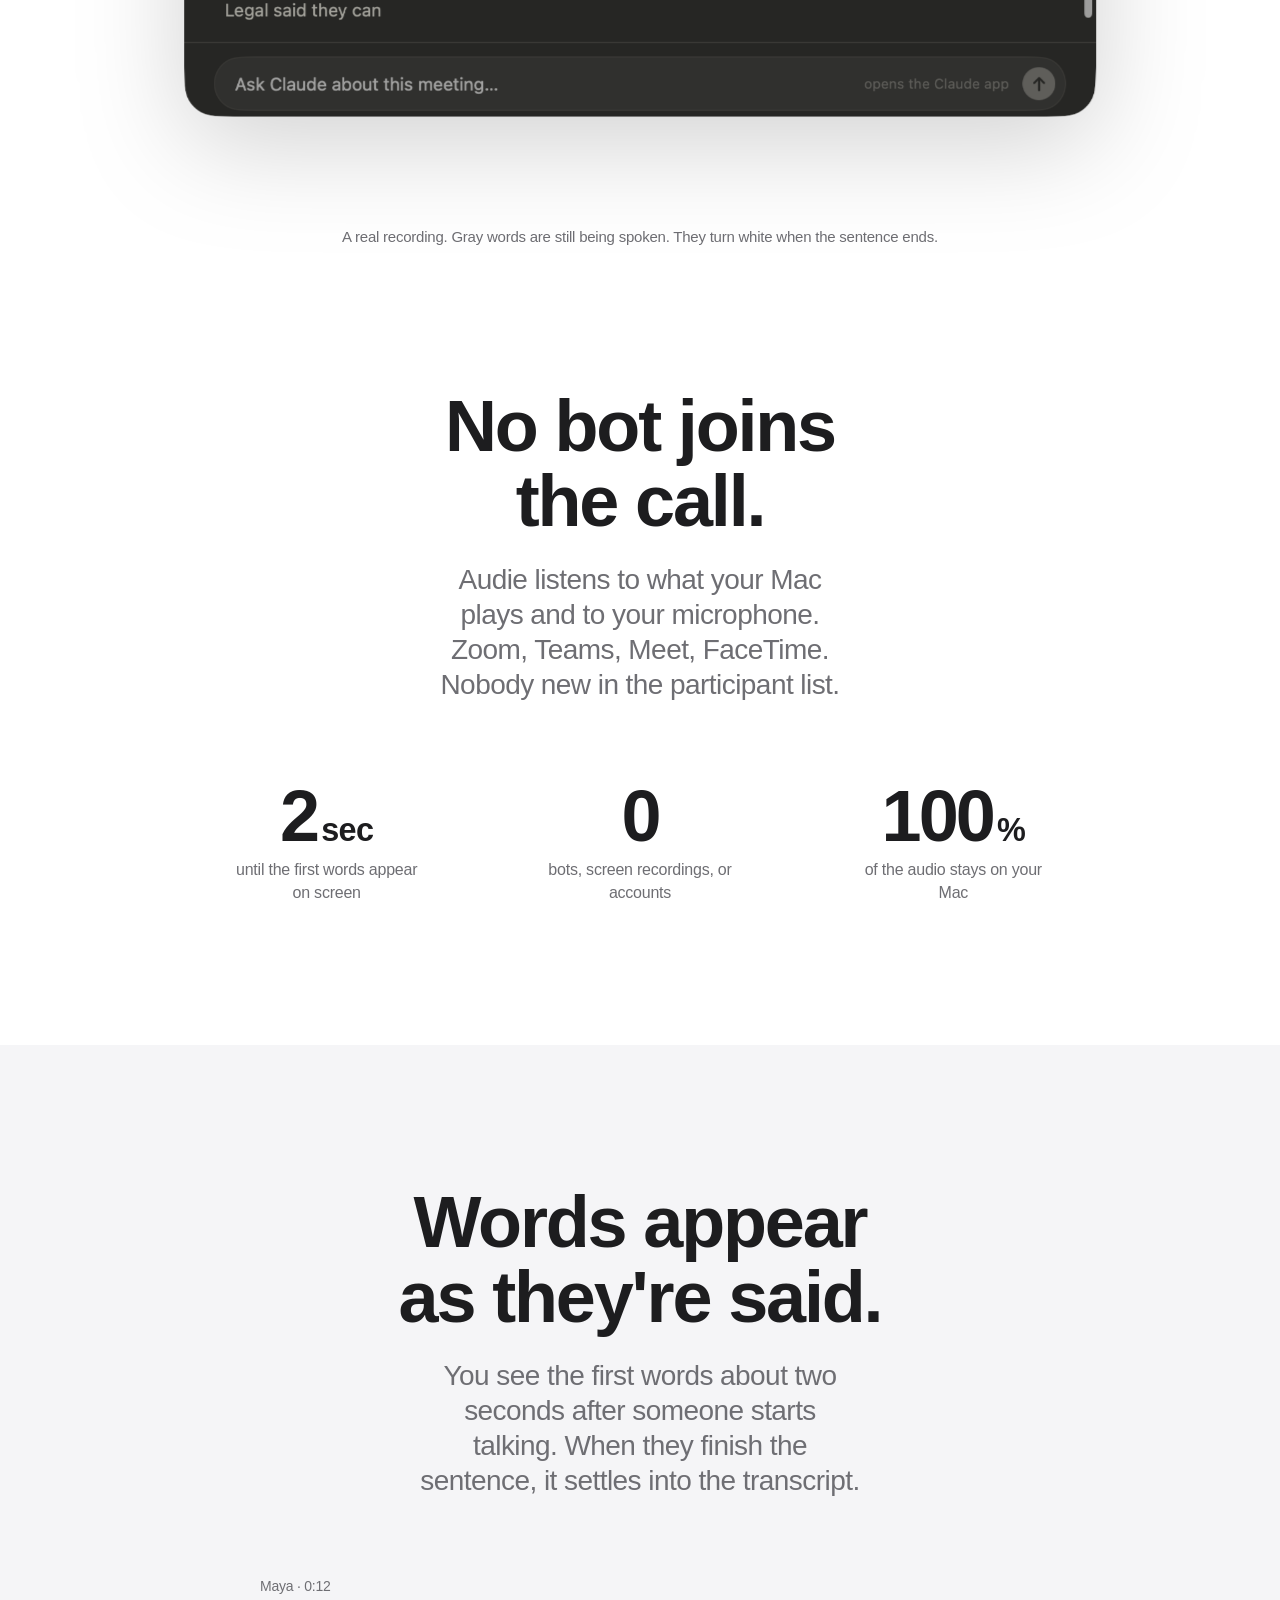
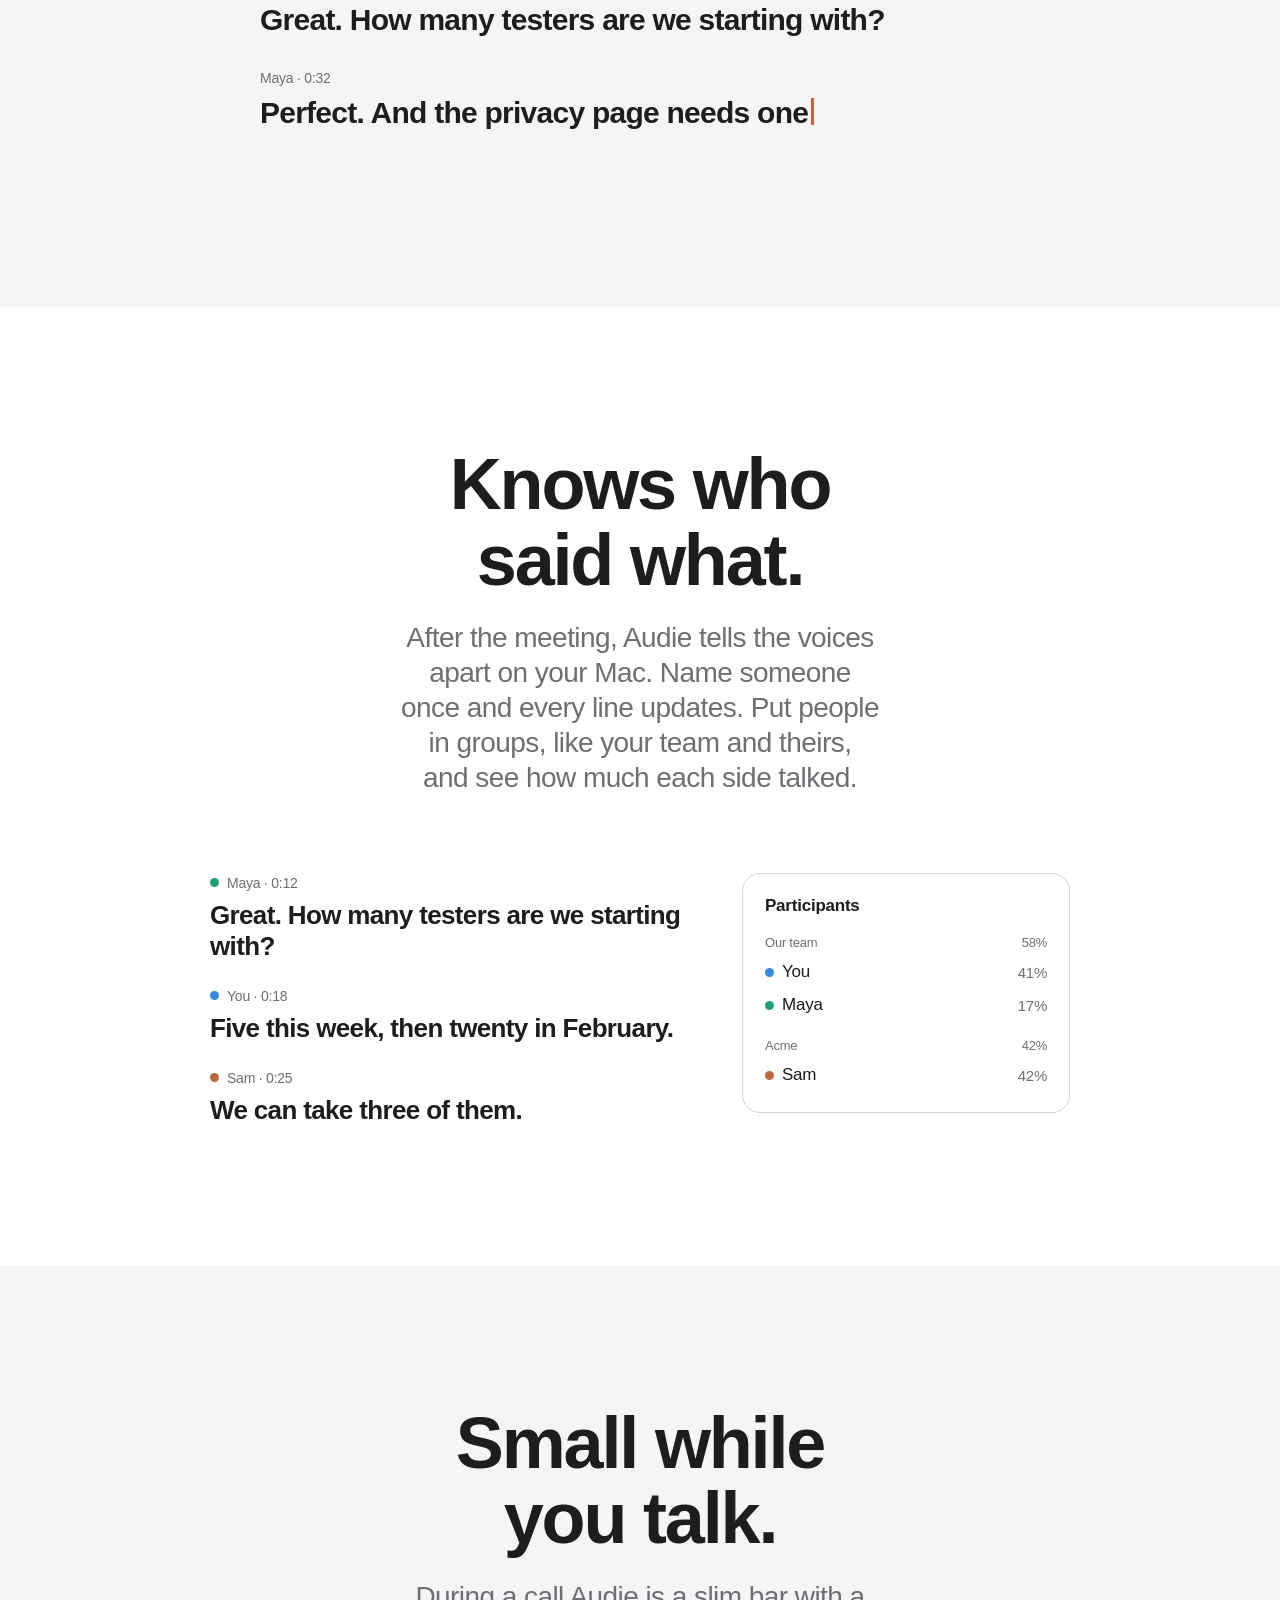
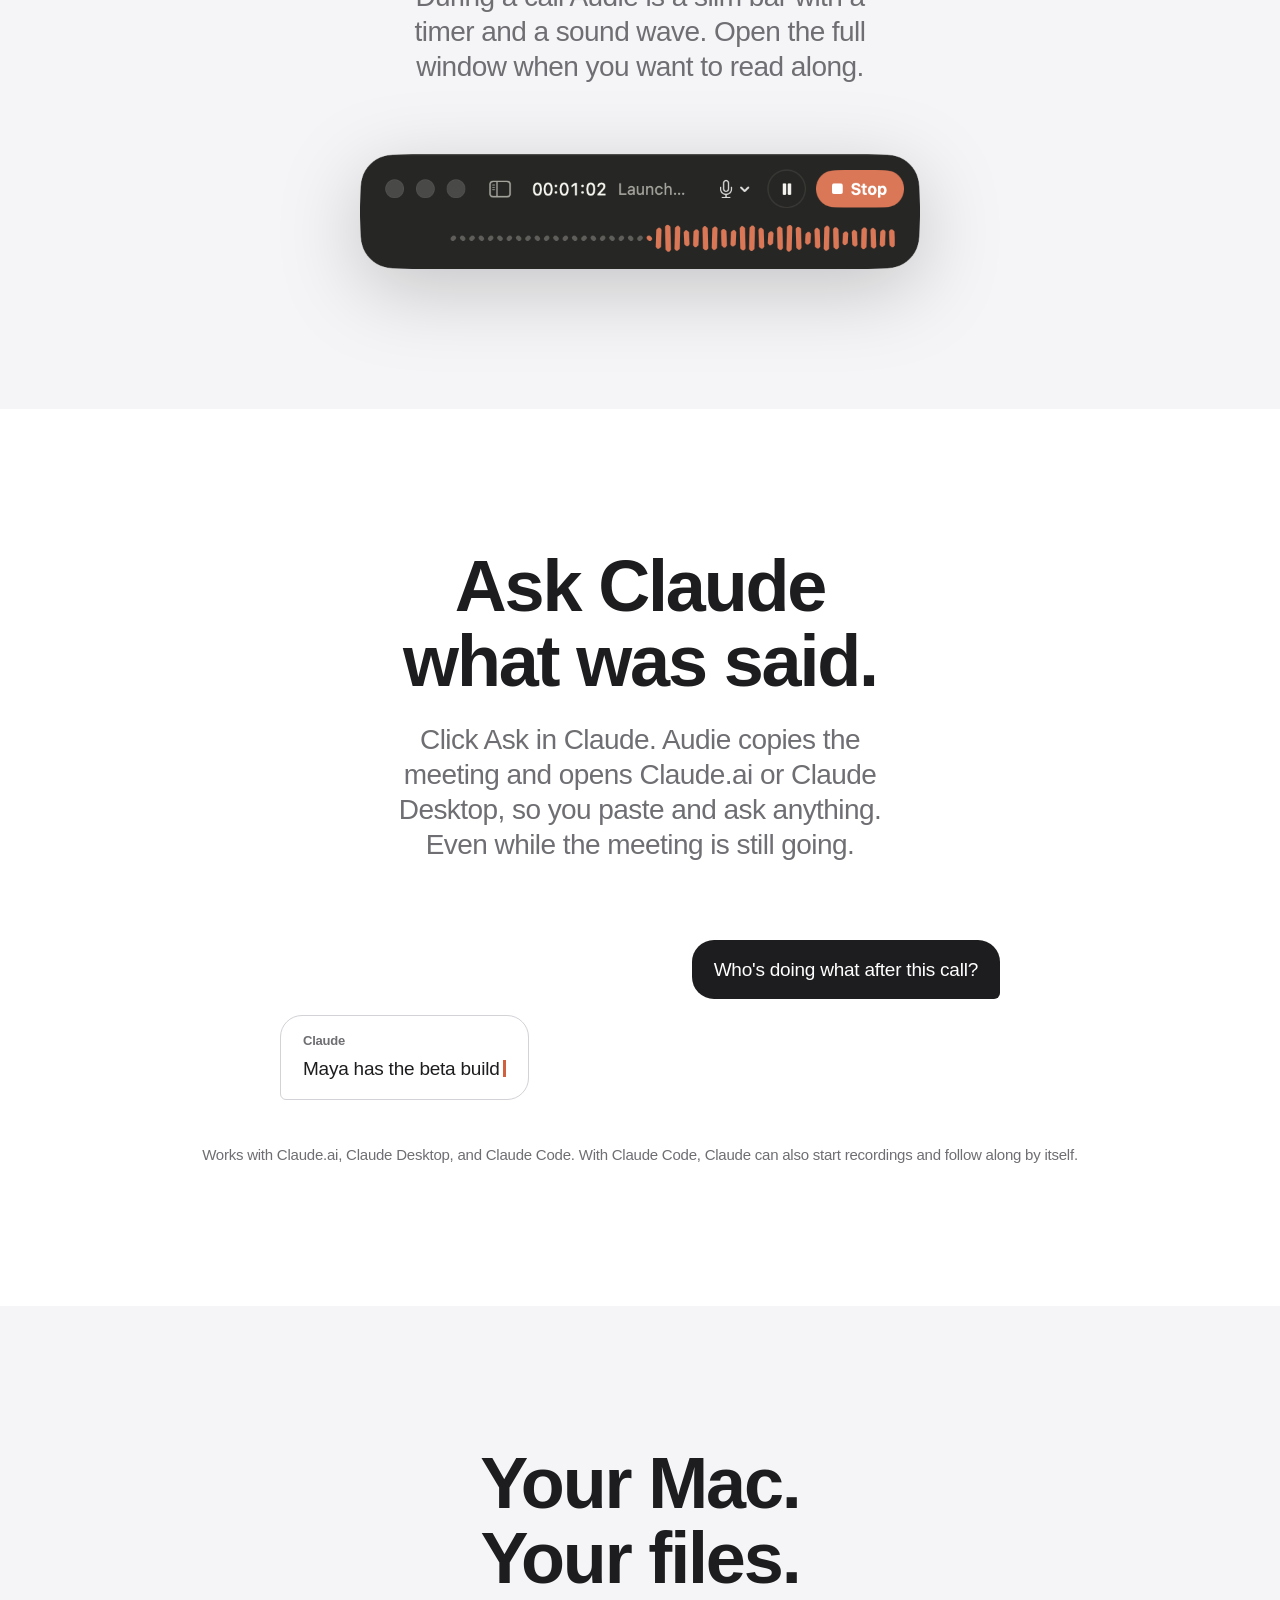
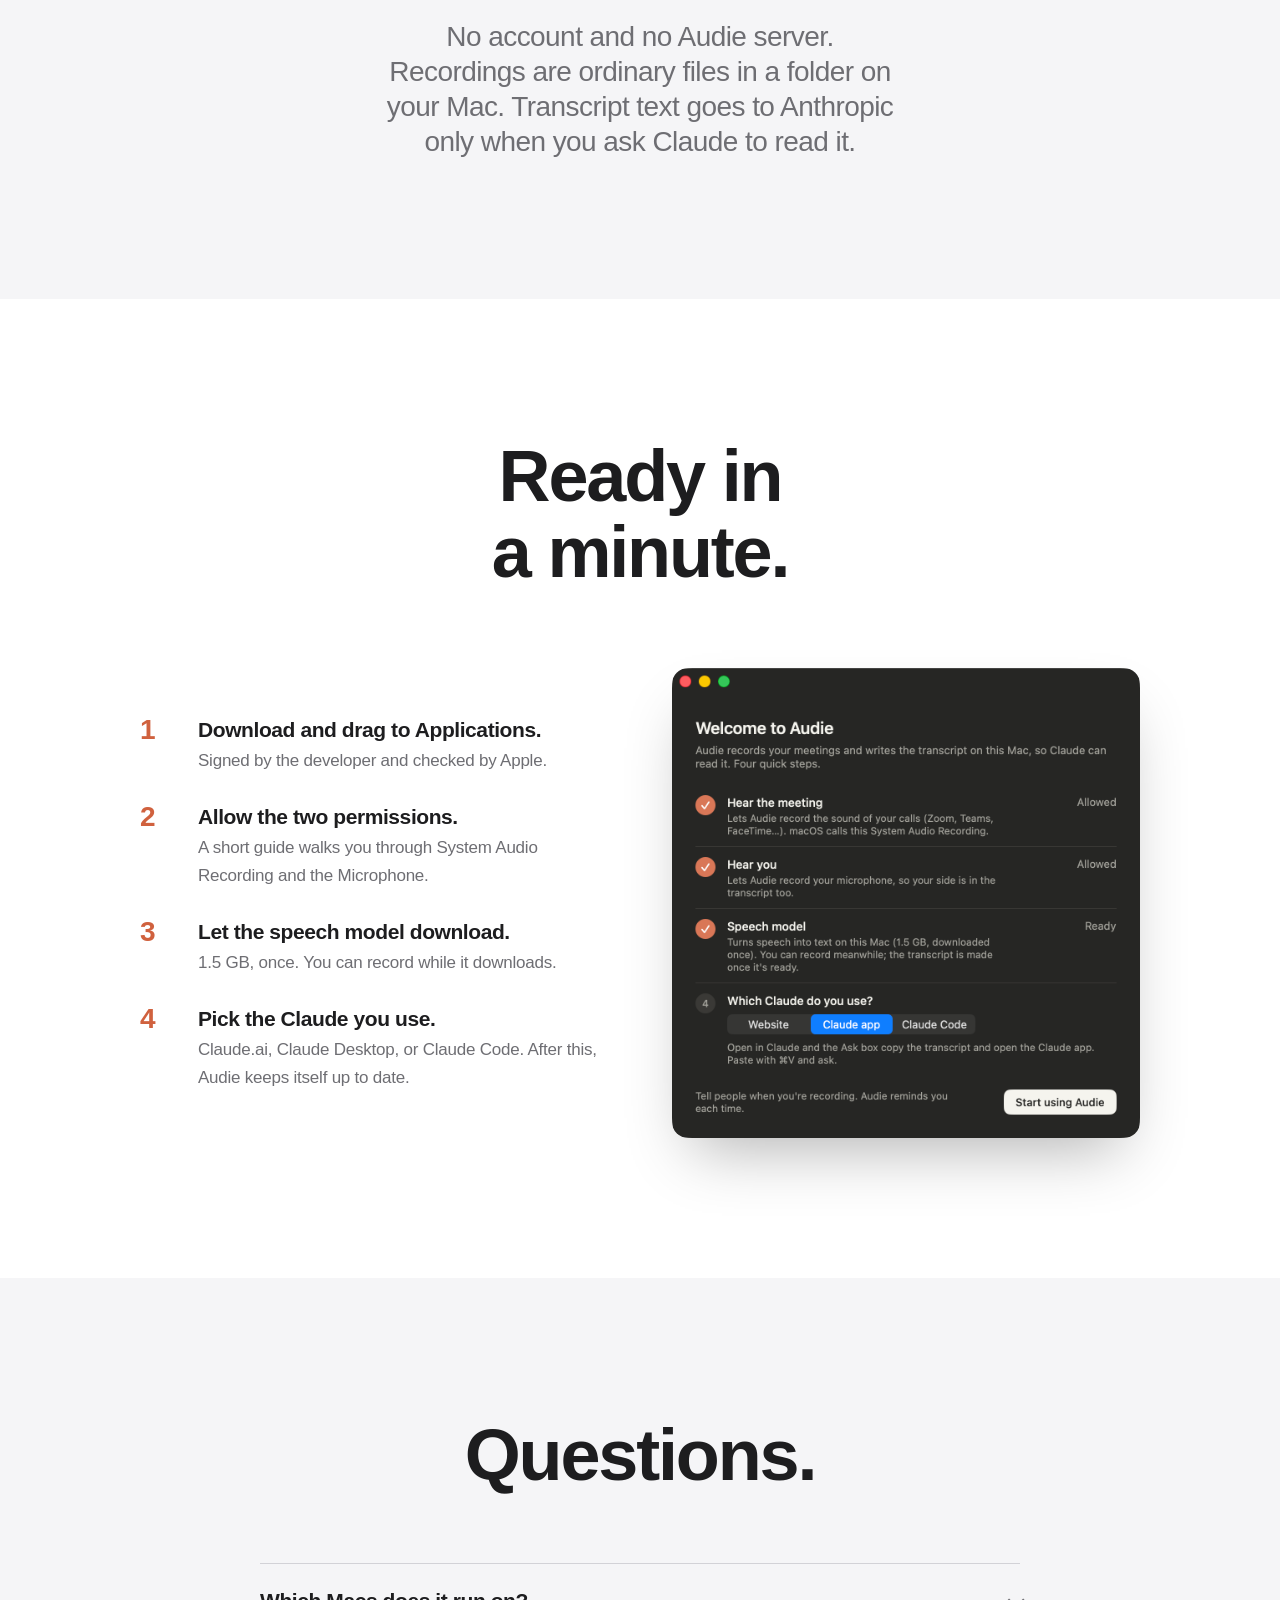
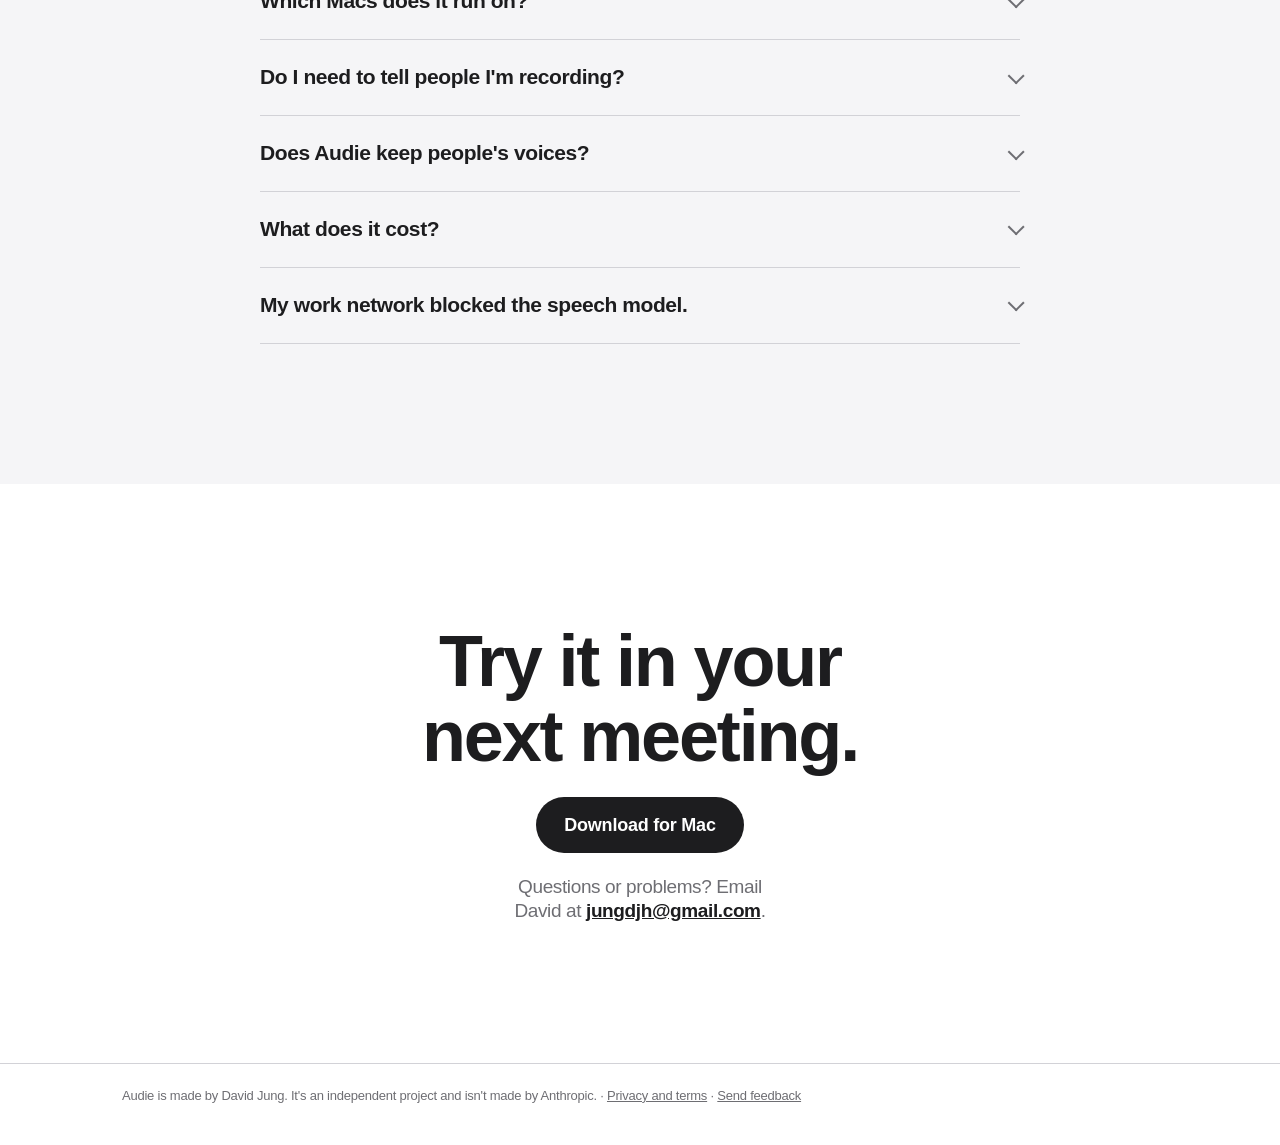
==== commit 8ac5d72c: "Download page: Version 0.5.6, 5.2 MB." ====
--- a/index.html
+++ b/index.html
@@ -4,7 +4,7 @@
 <meta name="viewport" content="width=device-width, initial-scale=1, viewport-fit=cover">
 <title>Audie for Mac</title>
 <meta name="robots" content="noindex, nofollow">
-<meta name="description" content="Audie records your meetings on your Mac and writes the transcript while people talk. Claude can read it.">
+<meta name="description" content="Every word. Nothing leaves your device. Works in any meeting app. No bot joins the call. Live translation built in. When you're ready, Claude takes it from there.">
 <!-- Unlisted page for invited testers (GitHub Pages, no custom domain). Draft v4, 2026-11-12.
      Screenshots are real: Audie 0.4.4 recording a demo meeting. Light by default; dark only when chosen. -->
 <link rel="icon" href="icon.png">
@@ -180,8 +180,8 @@
 <main id="top">
   <section class="wrap hero">
     <img class="icon" src="icon.png" alt="" width="84" height="84">
-    <h1>Every meeting, written down live.</h1>
-    <p class="sub">Audie records the call on your Mac and turns it into text as people speak. Claude can read every word.</p>
+    <h1>Every word. Nothing leaves your device.</h1>
+    <p class="sub">Works in any meeting app. No bot joins the call. Live translation built in. When you're ready, Claude takes it from there.</p>
     <div class="cta">
       <a class="button" href="https://github.com/jungdjh/audie-updates/releases/latest/download/Audie.dmg">Download for Mac</a>
       <small>Version 0.5.6, 5.2 MB. Free while in testing.</small>
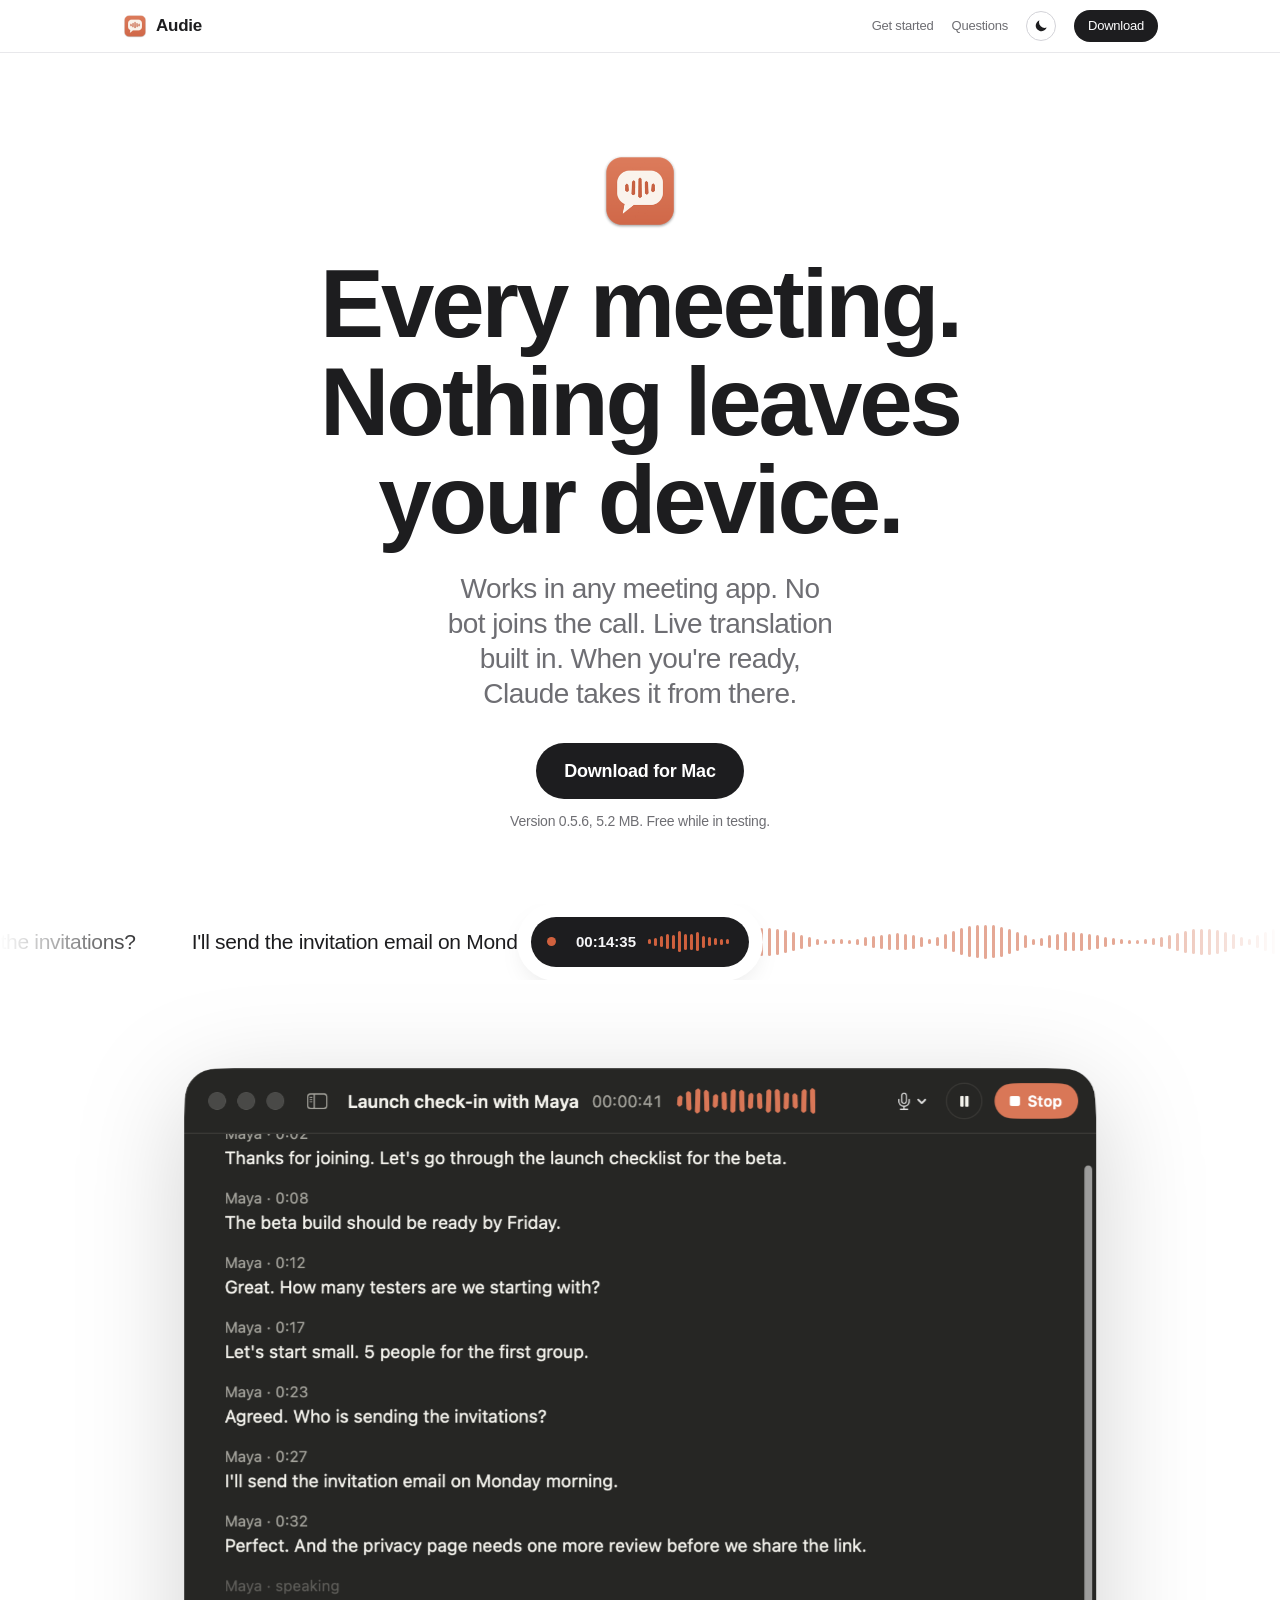
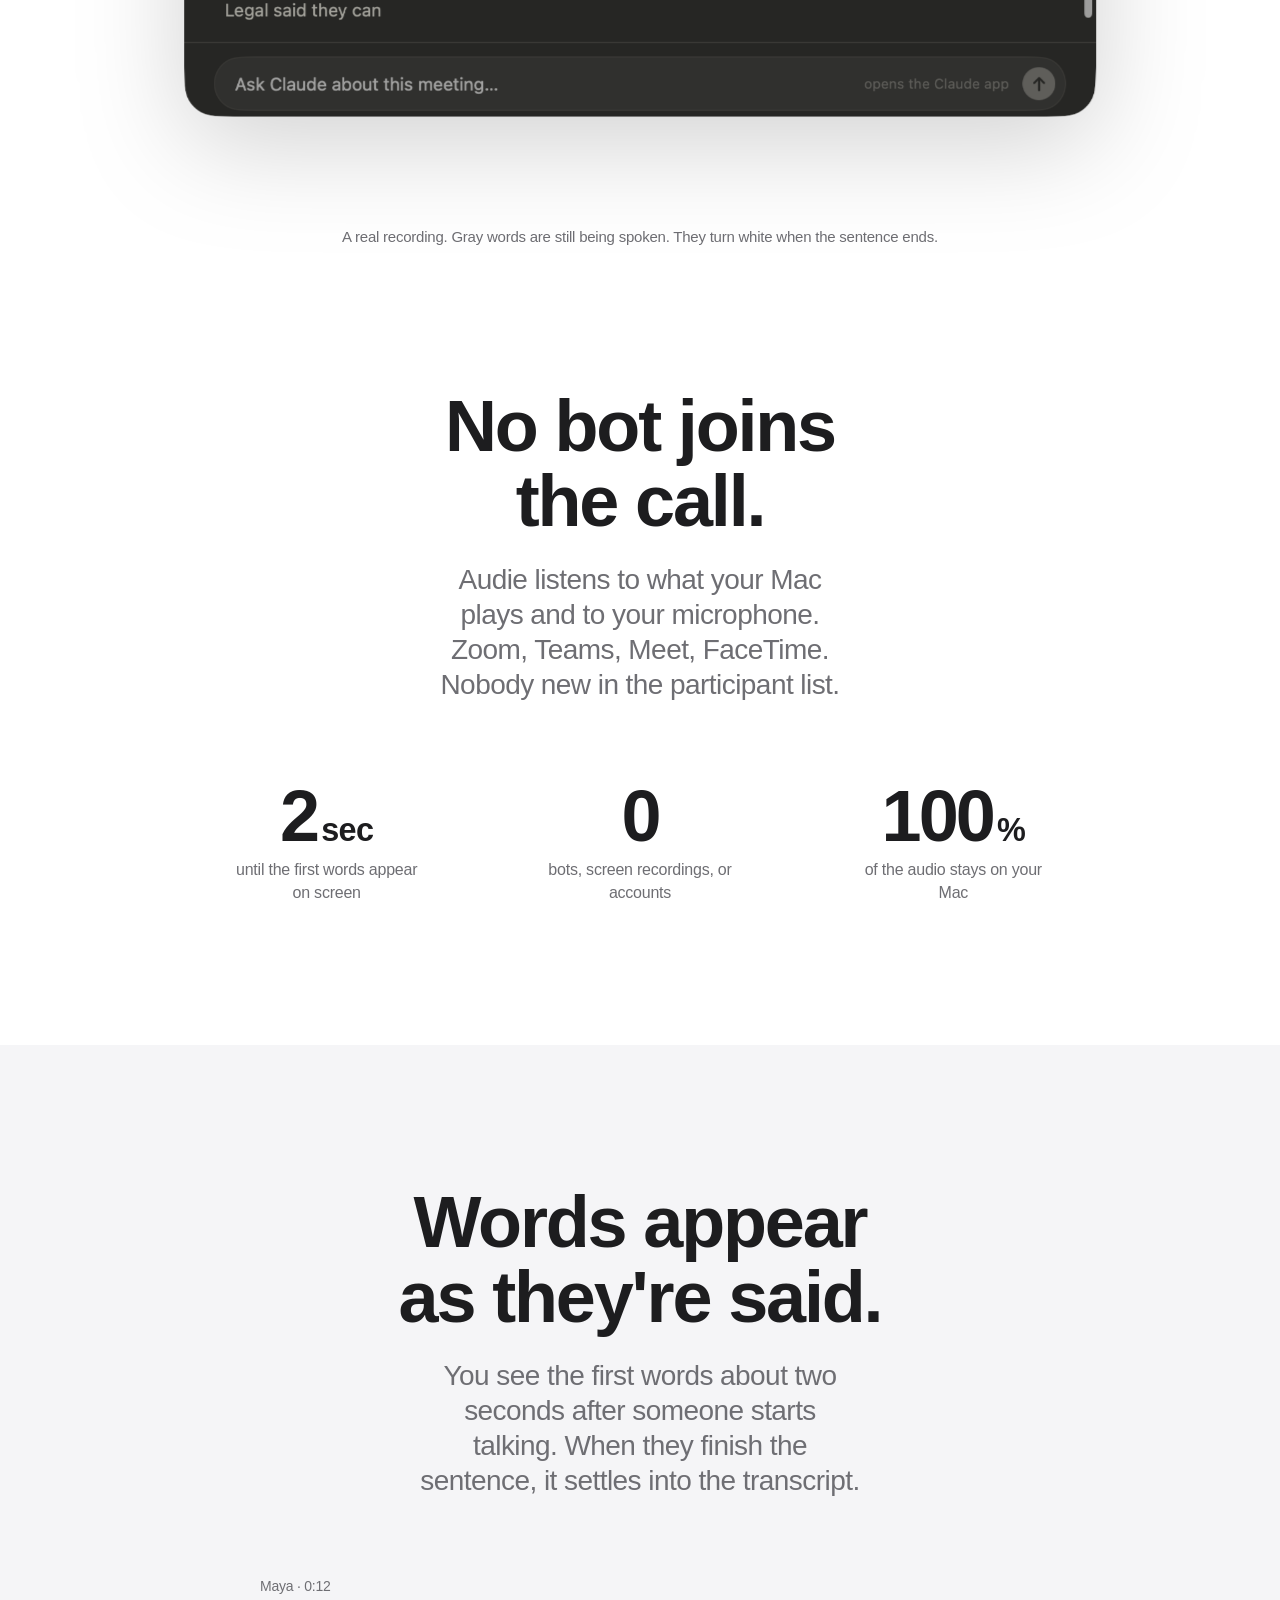
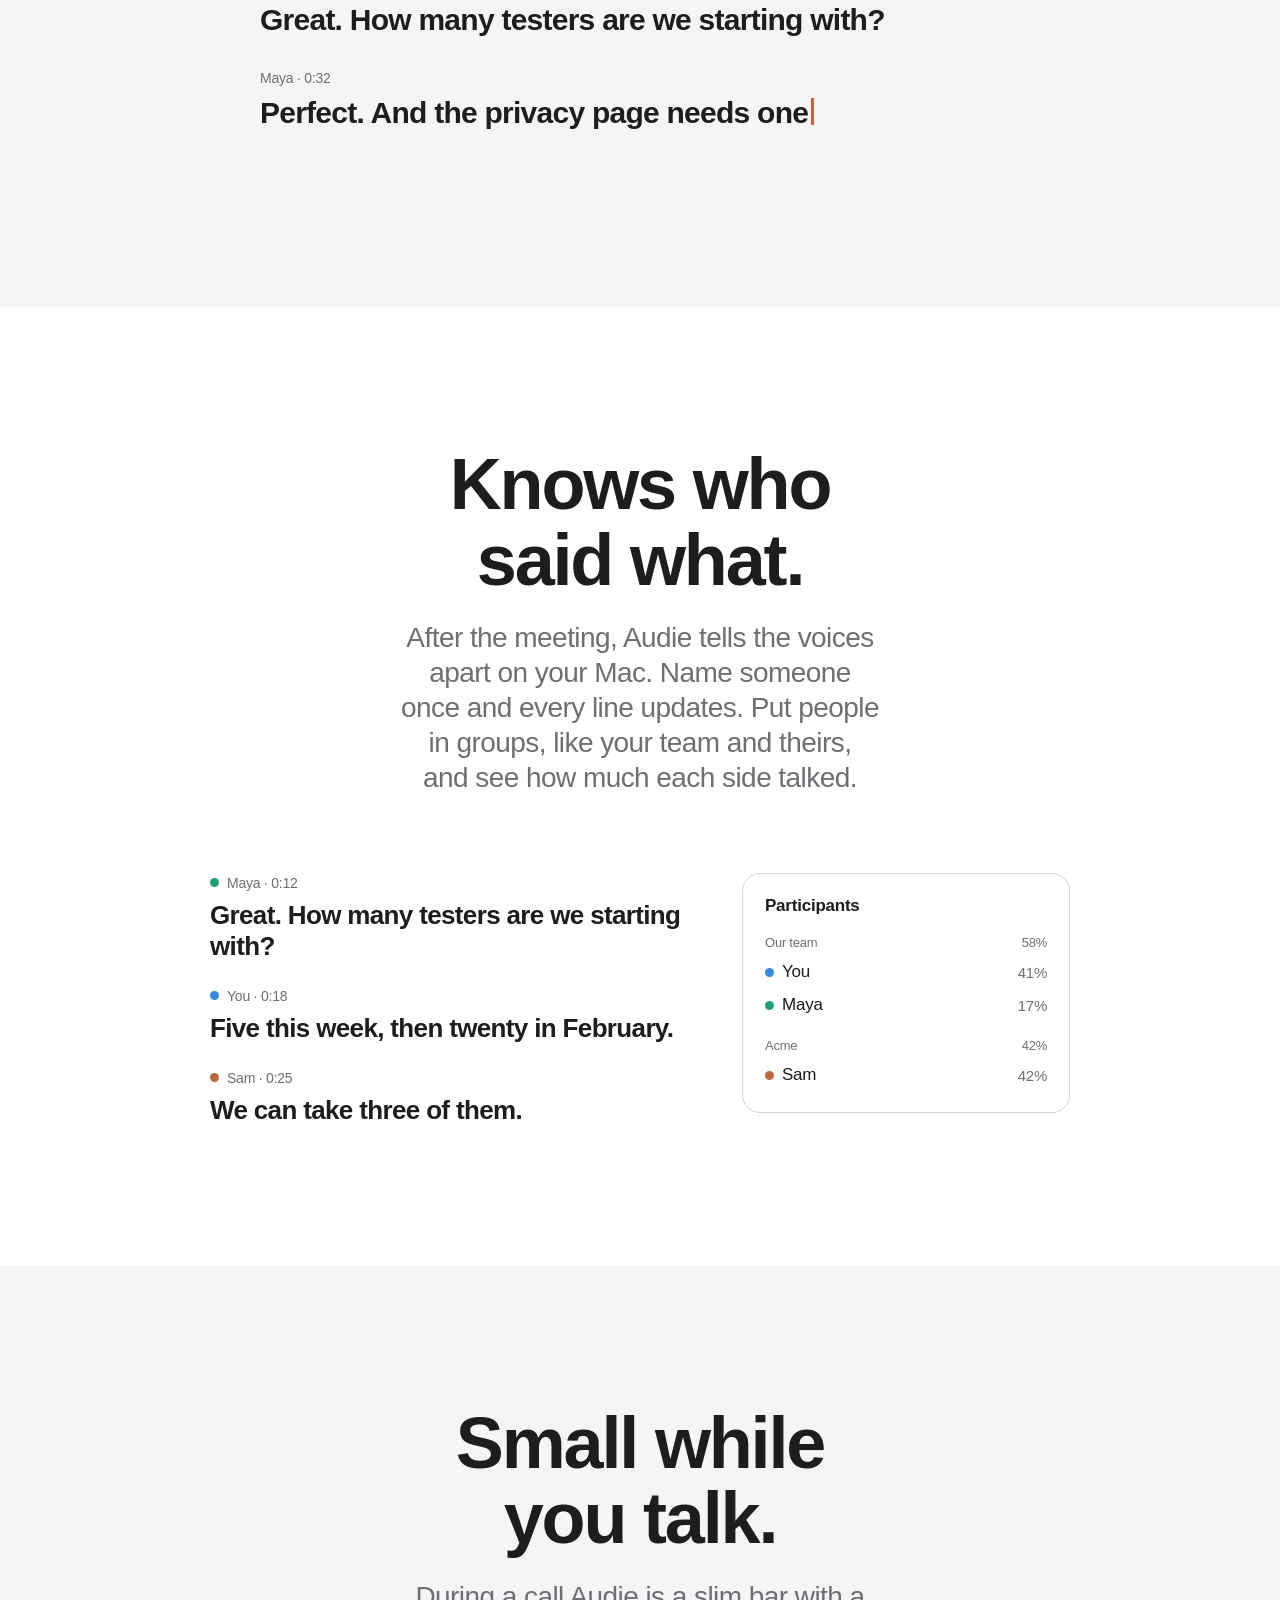
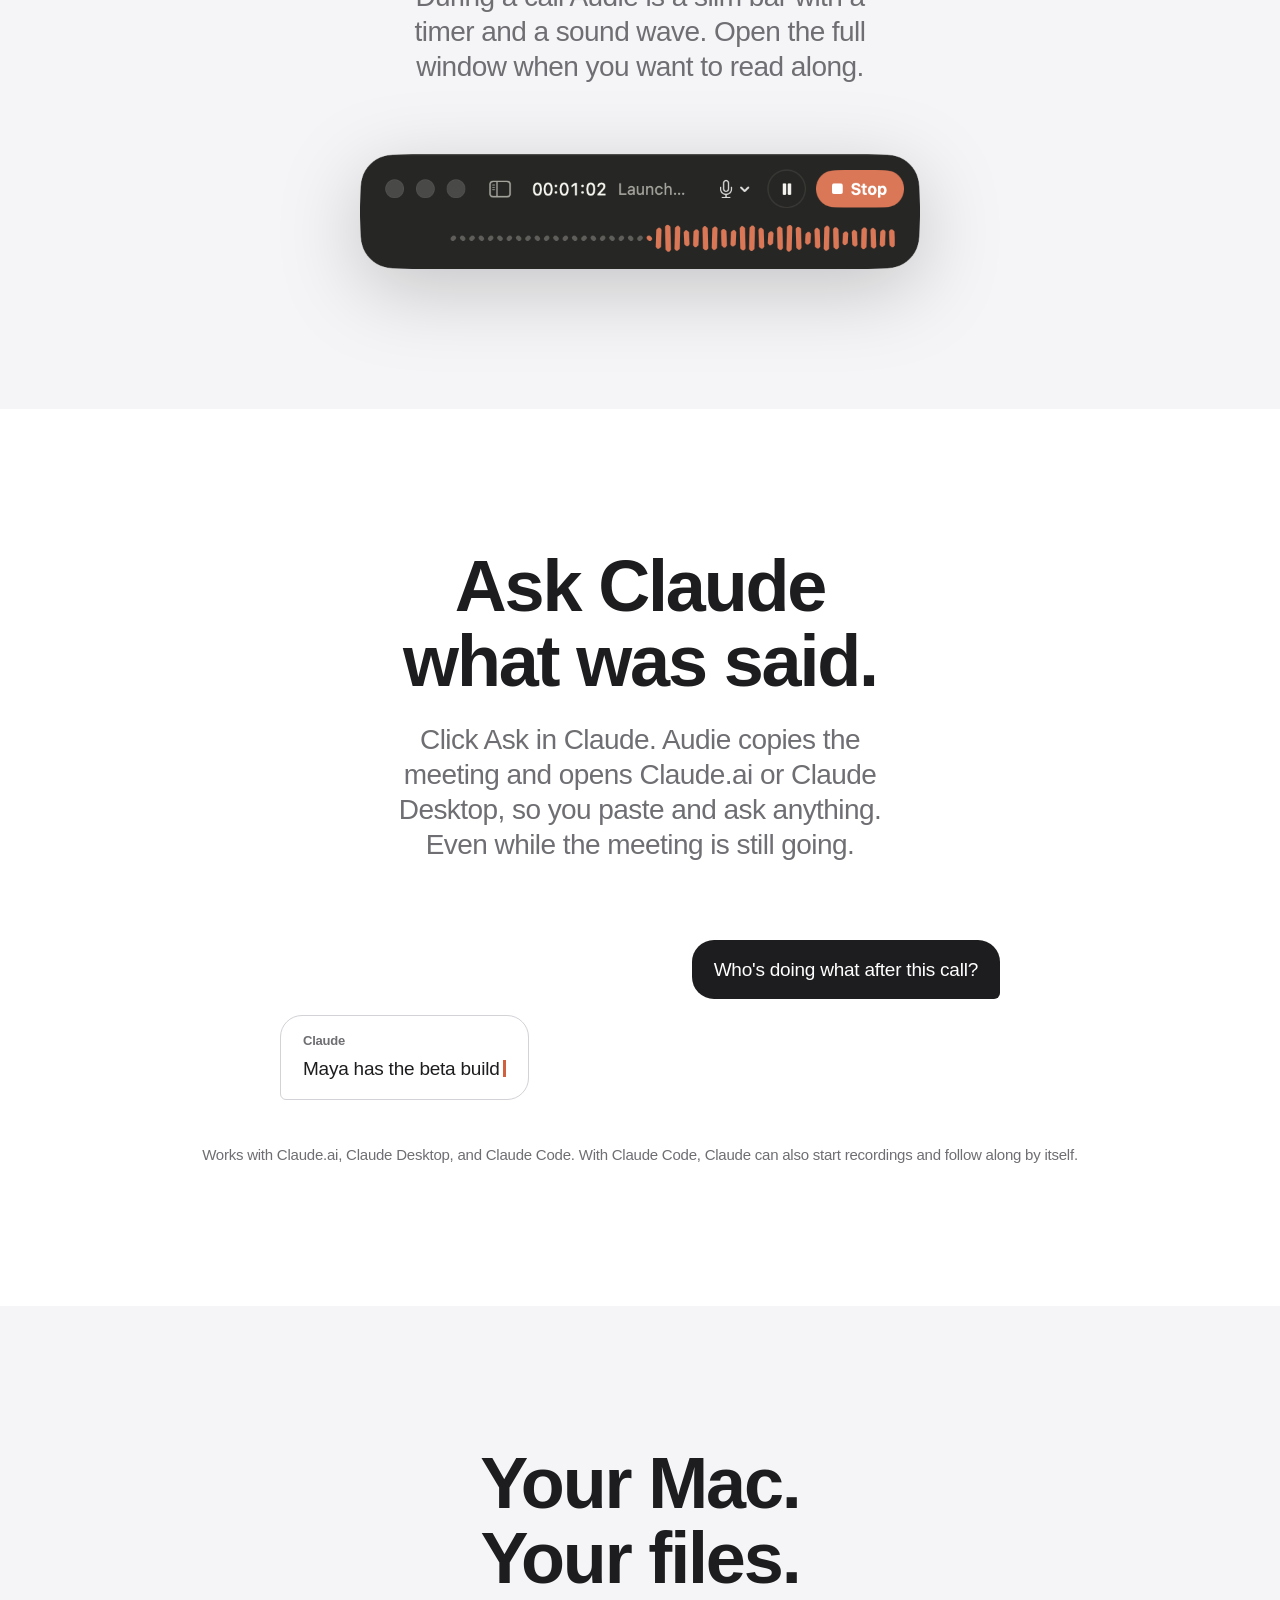
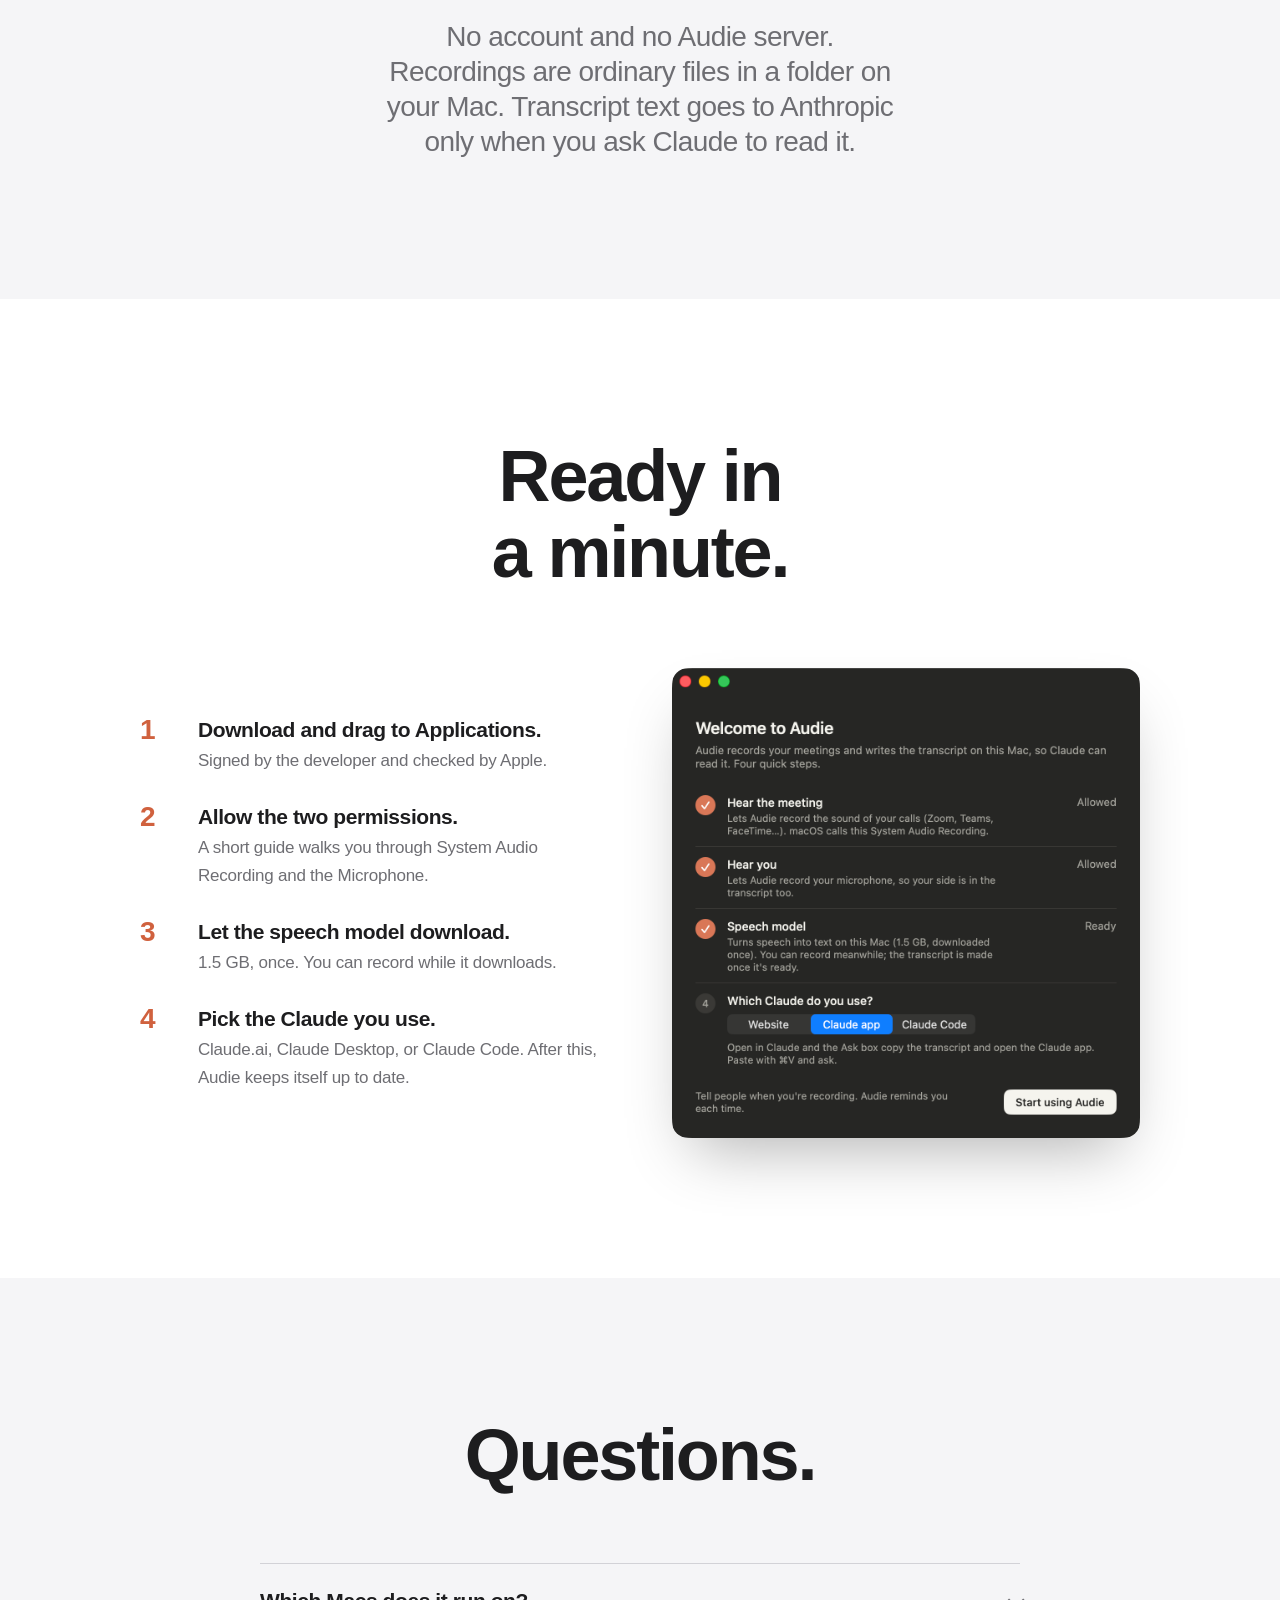
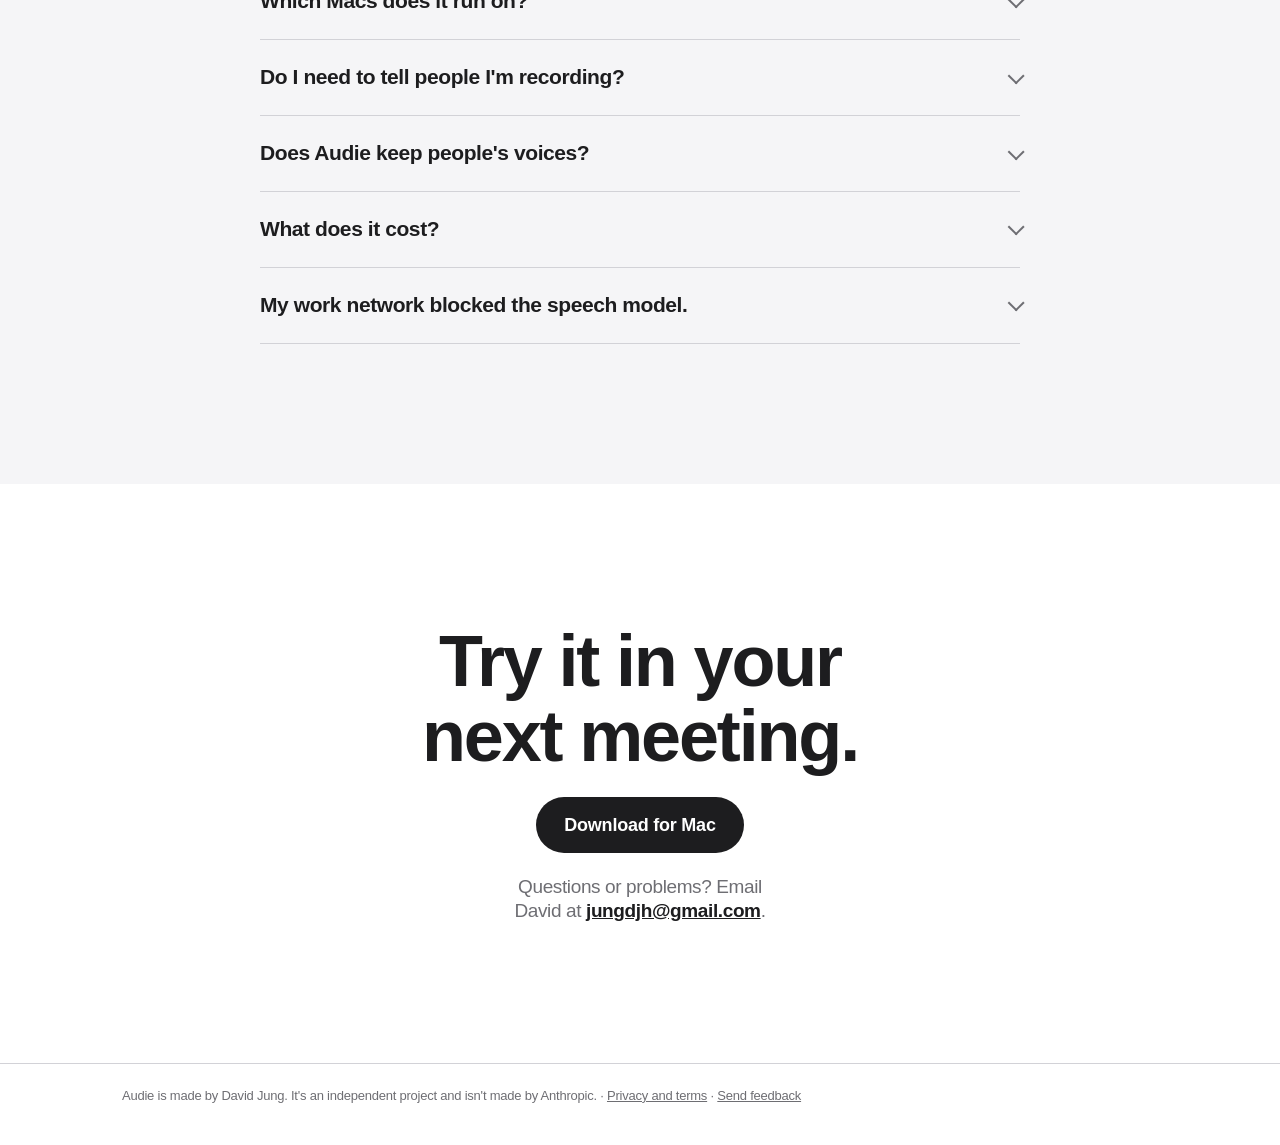
==== commit 6908dcd5: "Download page: Version 0.5.6, 5.2 MB." ====
--- a/index.html
+++ b/index.html
@@ -4,7 +4,7 @@
 <meta name="viewport" content="width=device-width, initial-scale=1, viewport-fit=cover">
 <title>Audie for Mac</title>
 <meta name="robots" content="noindex, nofollow">
-<meta name="description" content="Every word. Nothing leaves your device. Works in any meeting app. No bot joins the call. Live translation built in. When you're ready, Claude takes it from there.">
+<meta name="description" content="Every meeting. Nothing leaves your device. Works in any meeting app. No bot joins the call. Live translation built in. When you're ready, Claude takes it from there.">
 <!-- Unlisted page for invited testers (GitHub Pages, no custom domain). Draft v4, 2026-11-12.
      Screenshots are real: Audie 0.4.4 recording a demo meeting. Light by default; dark only when chosen. -->
 <link rel="icon" href="icon.png">
@@ -180,7 +180,7 @@
 <main id="top">
   <section class="wrap hero">
     <img class="icon" src="icon.png" alt="" width="84" height="84">
-    <h1>Every word. Nothing leaves your device.</h1>
+    <h1>Every meeting. Nothing leaves your device.</h1>
     <p class="sub">Works in any meeting app. No bot joins the call. Live translation built in. When you're ready, Claude takes it from there.</p>
     <div class="cta">
       <a class="button" href="https://github.com/jungdjh/audie-updates/releases/latest/download/Audie.dmg">Download for Mac</a>
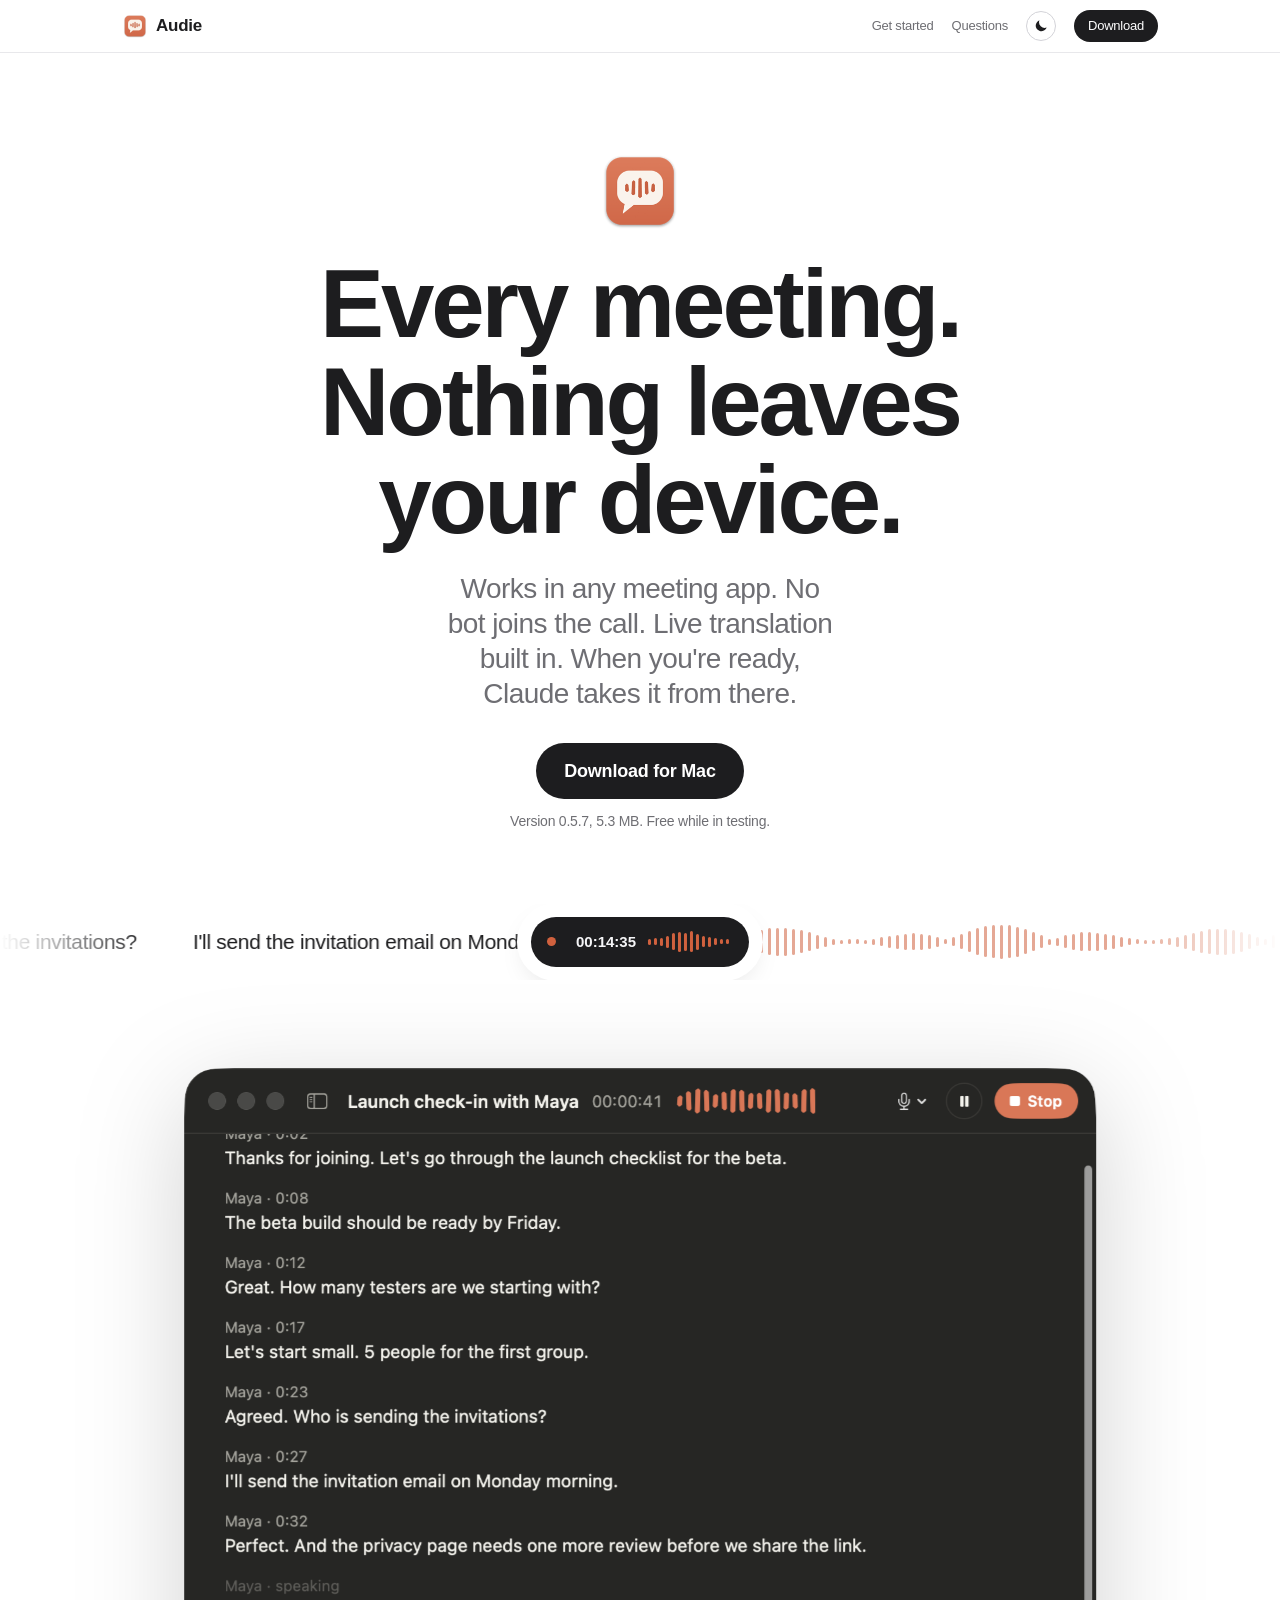
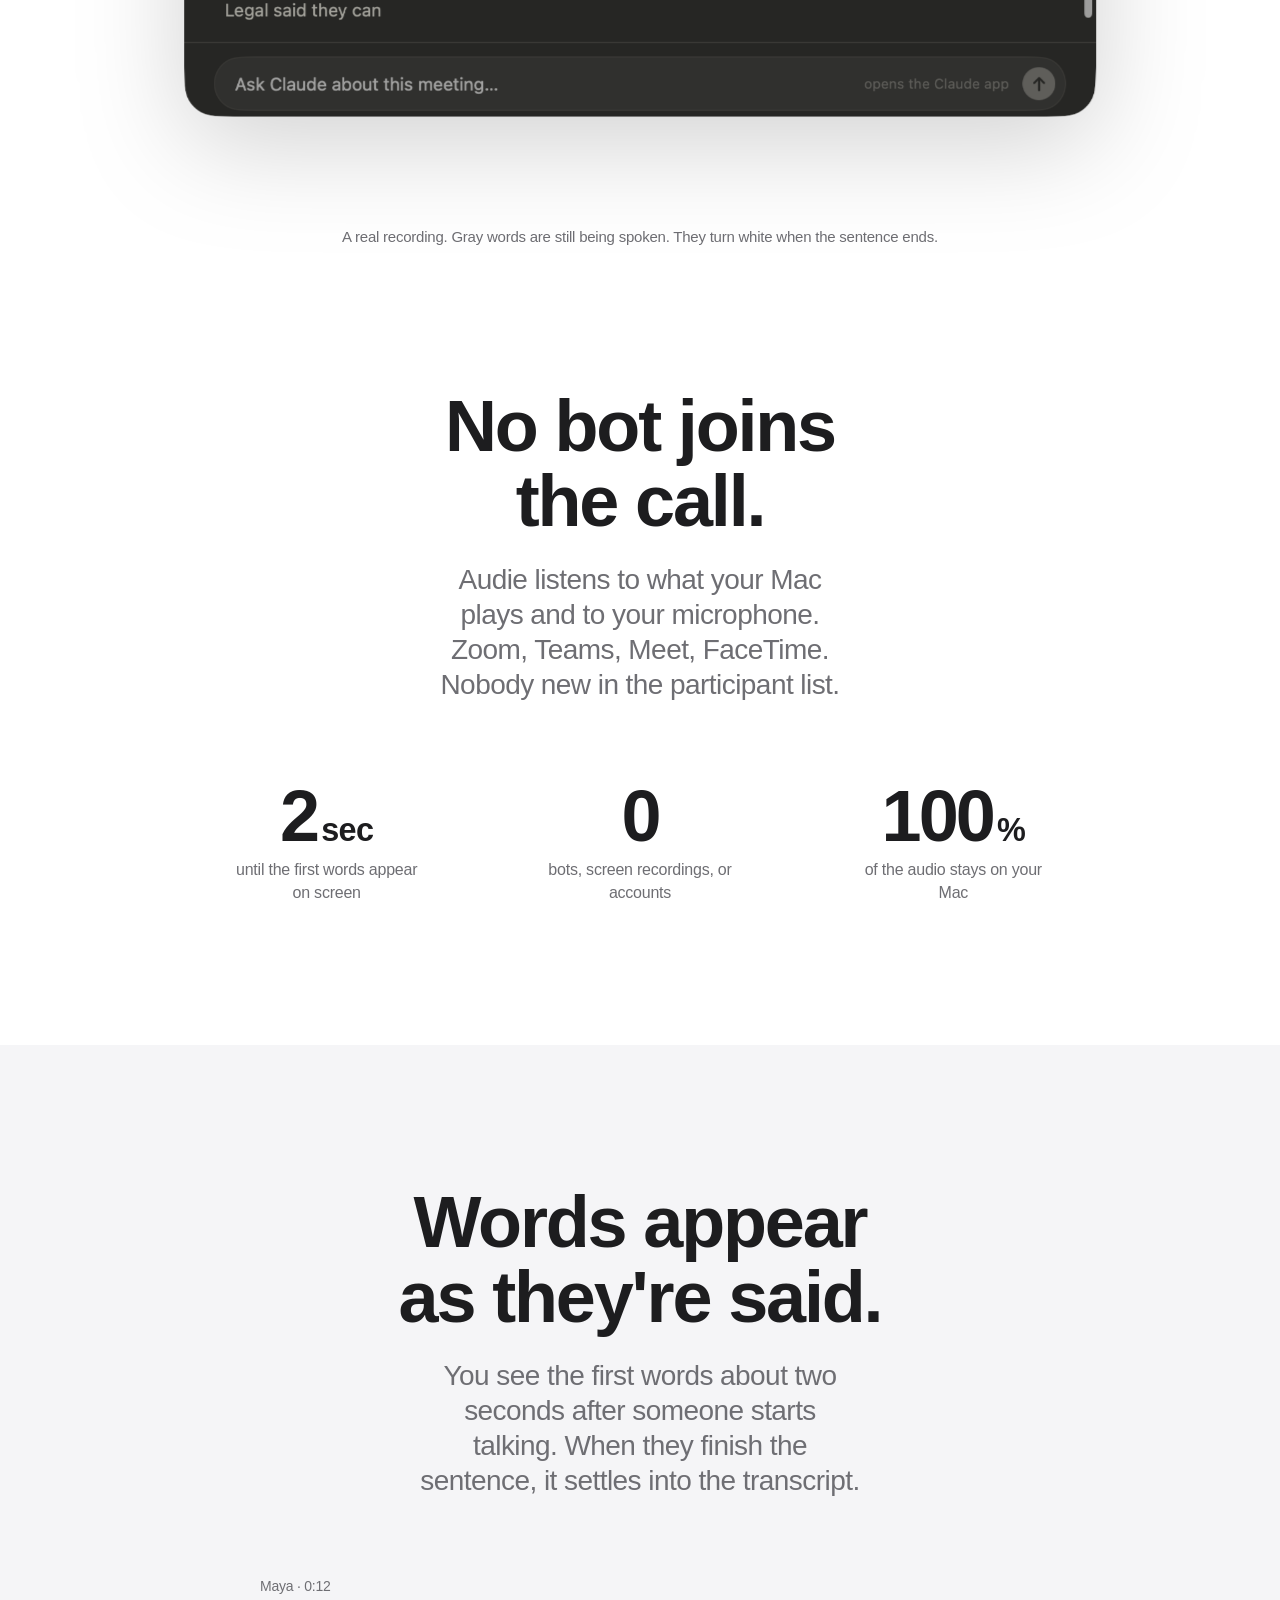
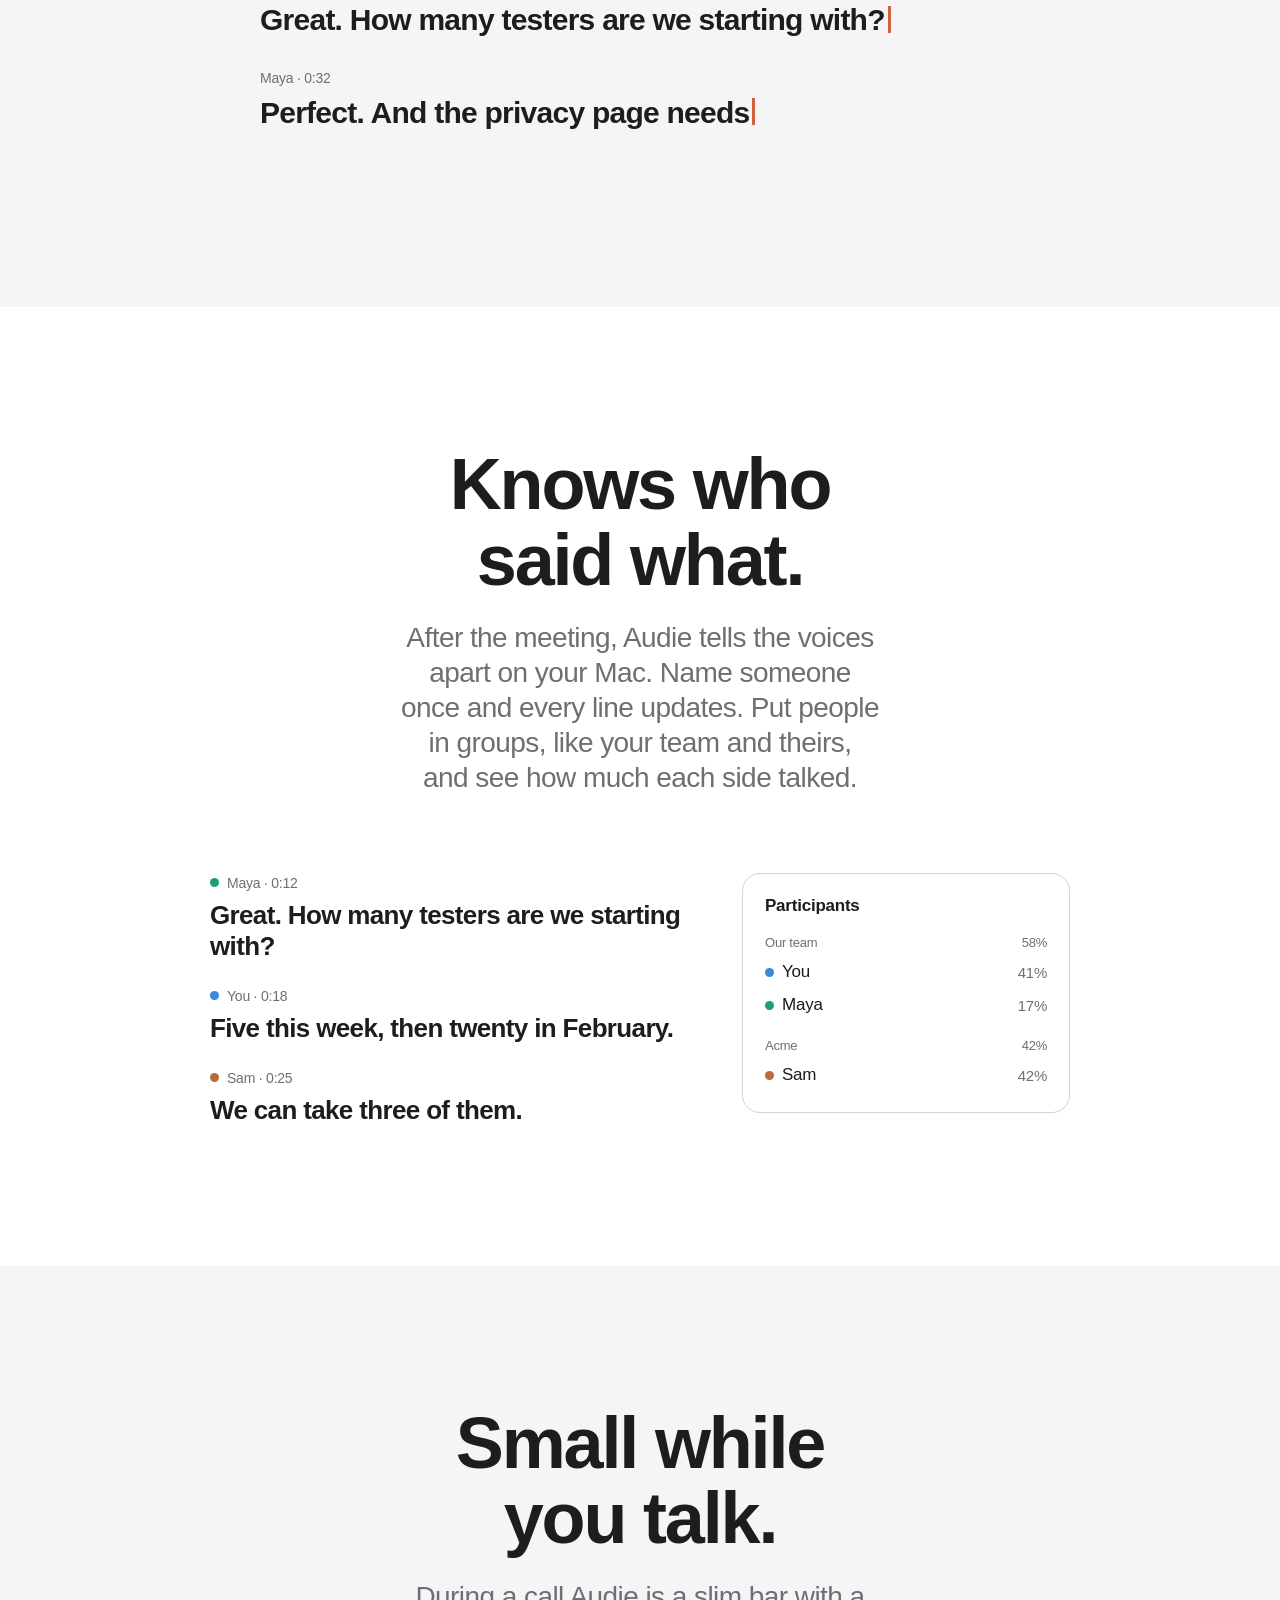
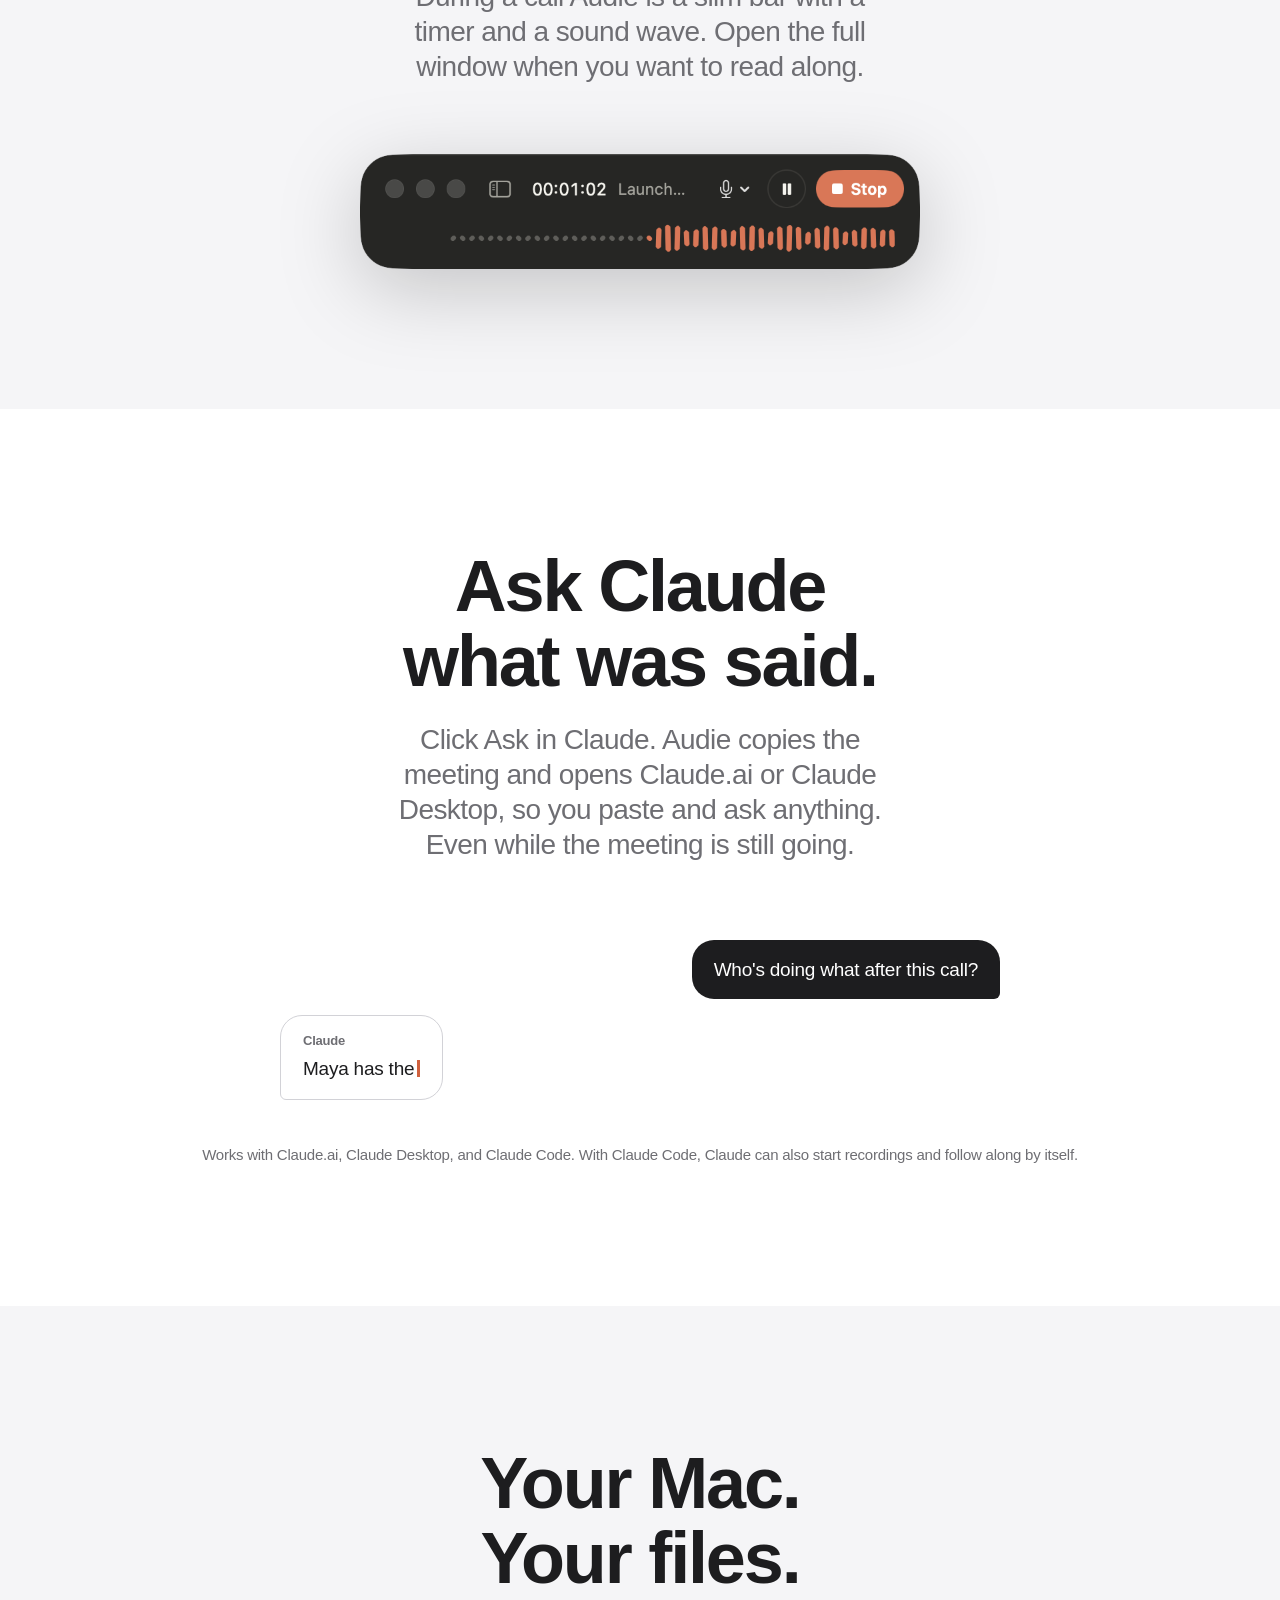
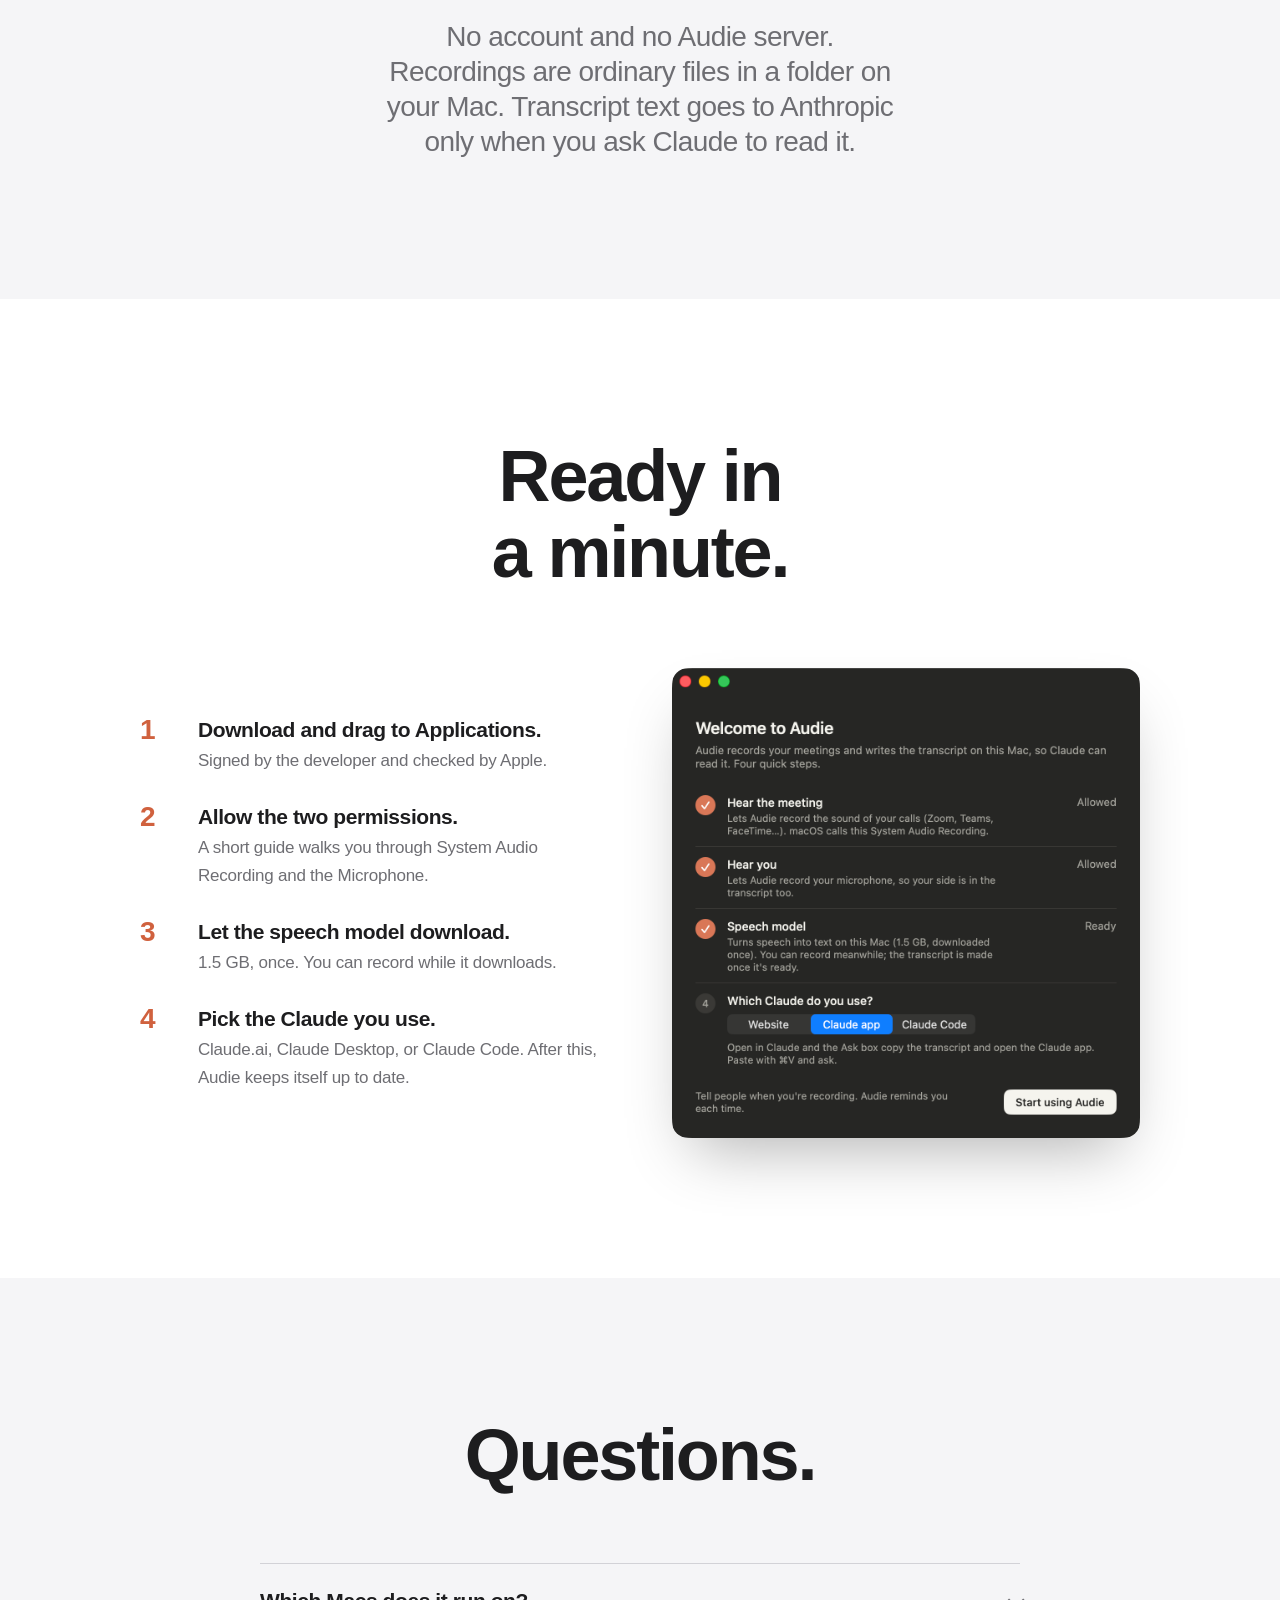
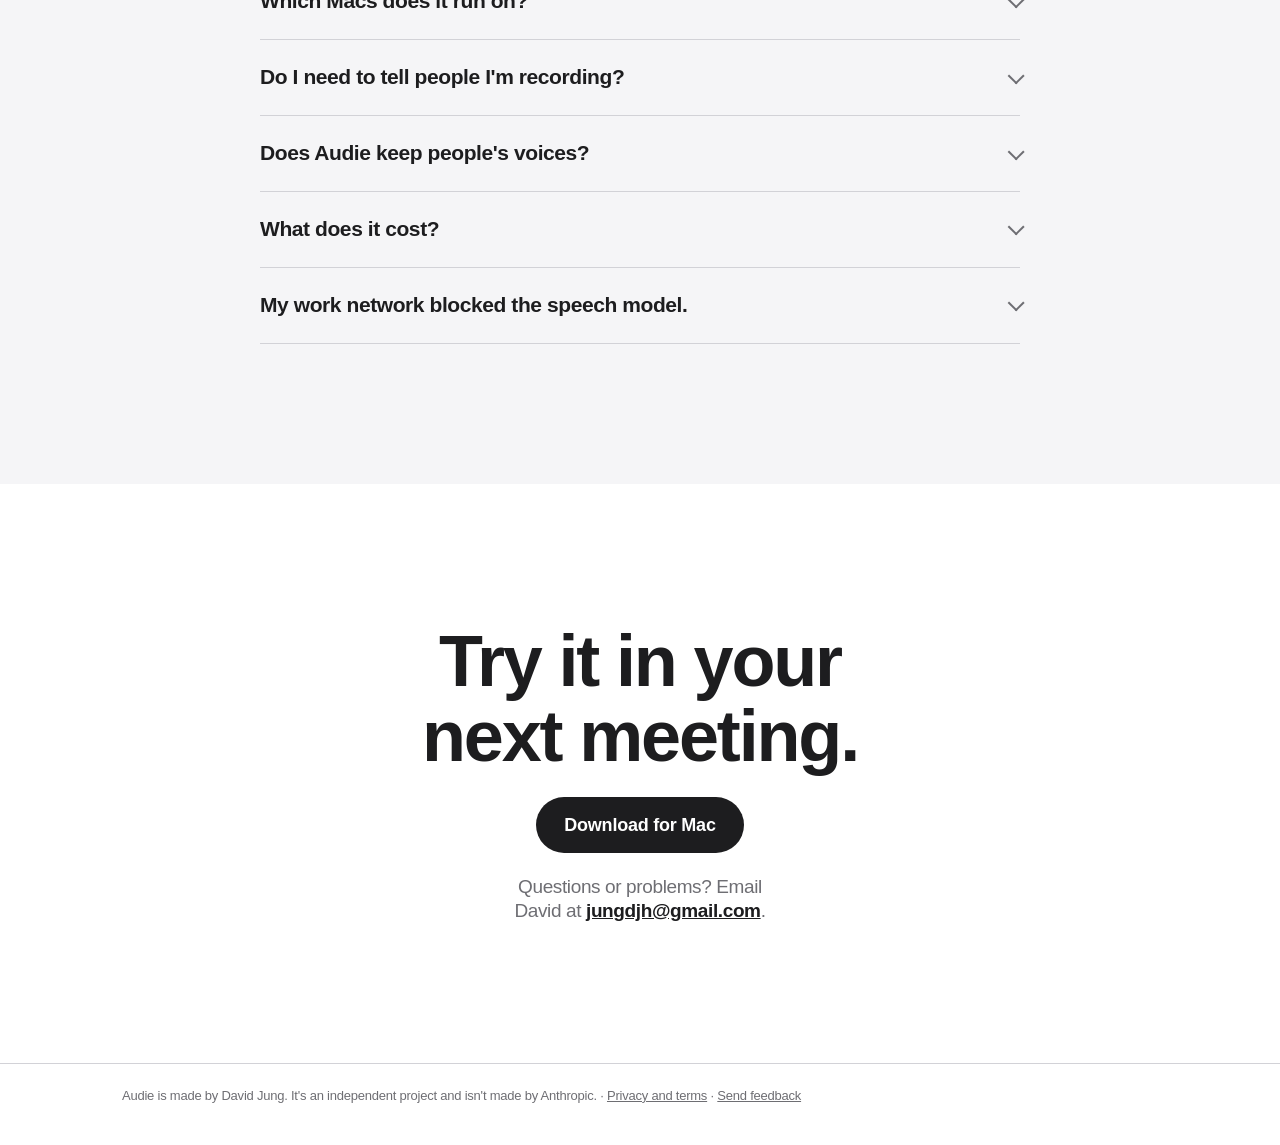
==== commit 6c61ace7: "Download page: Version 0.5.7, 5.3 MB." ====
--- a/index.html
+++ b/index.html
@@ -184,7 +184,7 @@
     <p class="sub">Works in any meeting app. No bot joins the call. Live translation built in. When you're ready, Claude takes it from there.</p>
     <div class="cta">
       <a class="button" href="https://github.com/jungdjh/audie-updates/releases/latest/download/Audie.dmg">Download for Mac</a>
-      <small>Version 0.5.6, 5.2 MB. Free while in testing.</small>
+      <small>Version 0.5.7, 5.3 MB. Free while in testing.</small>
     </div>
   </section>
 
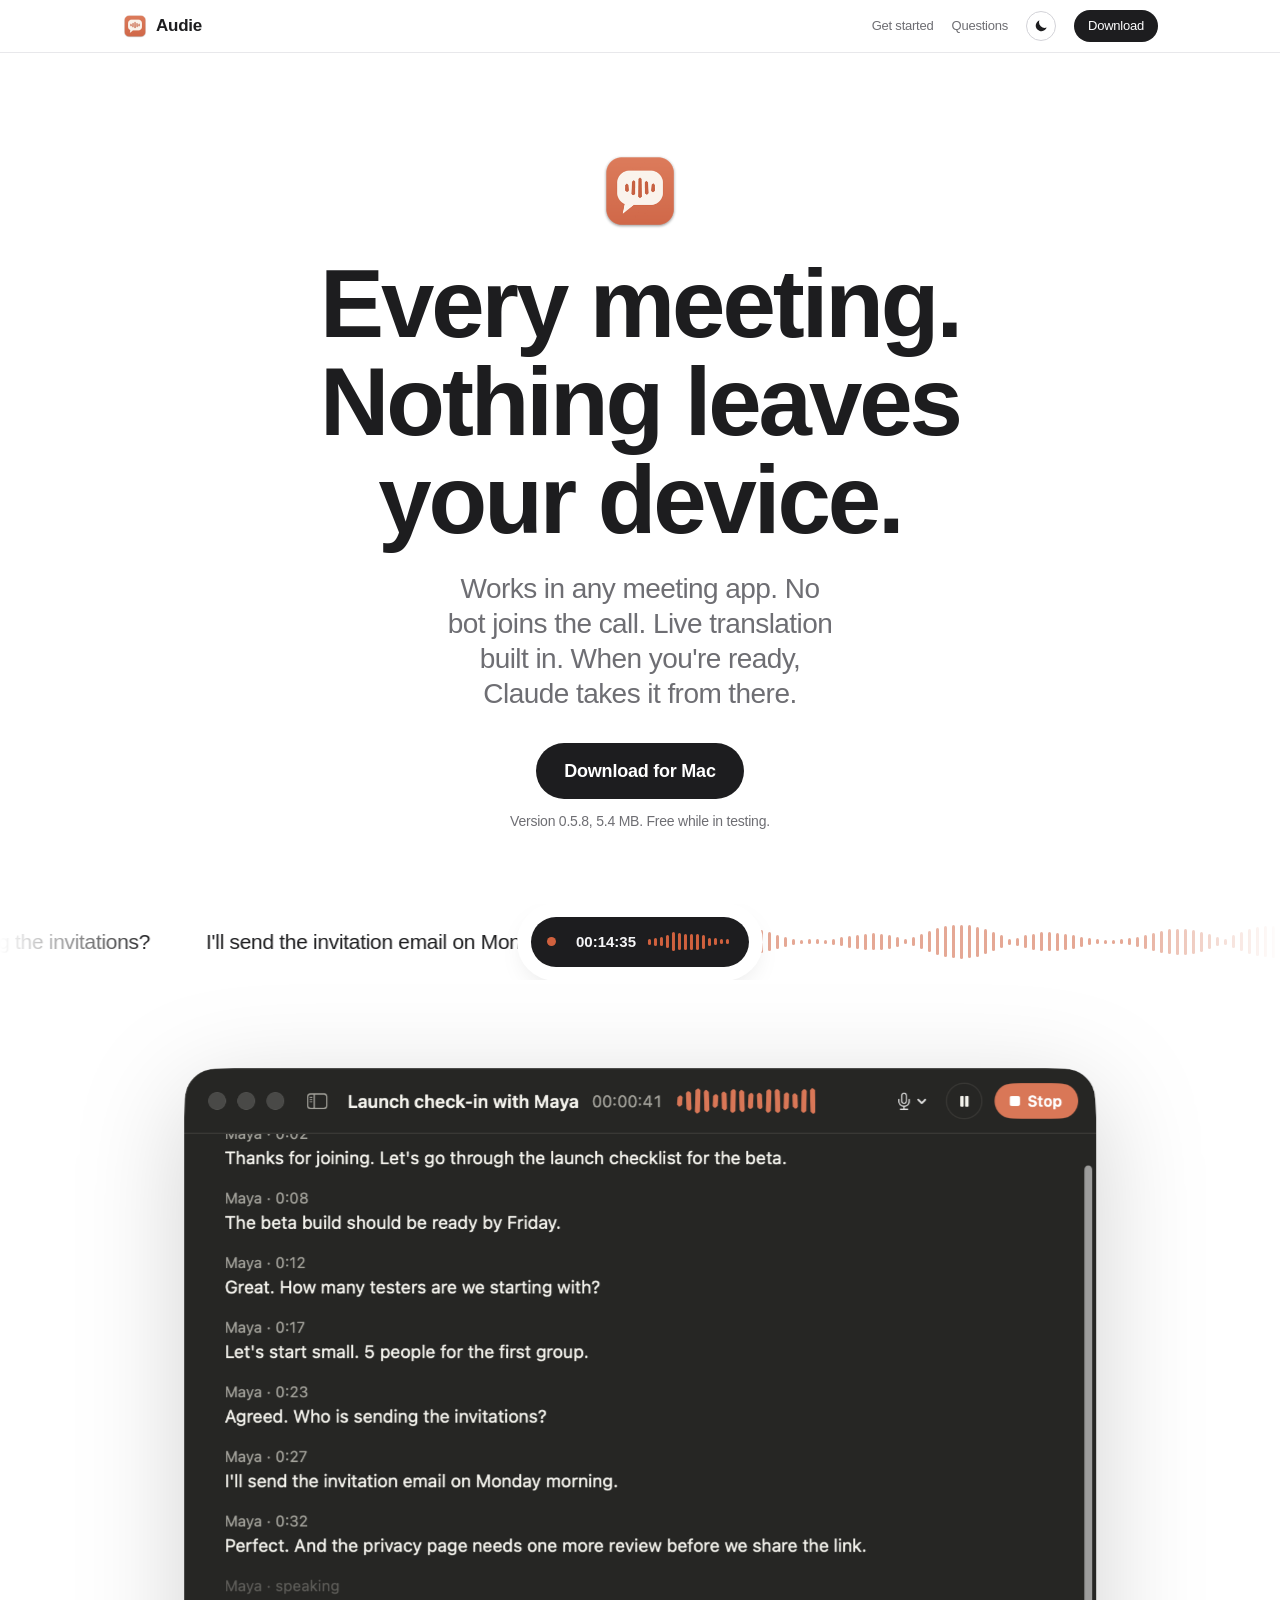
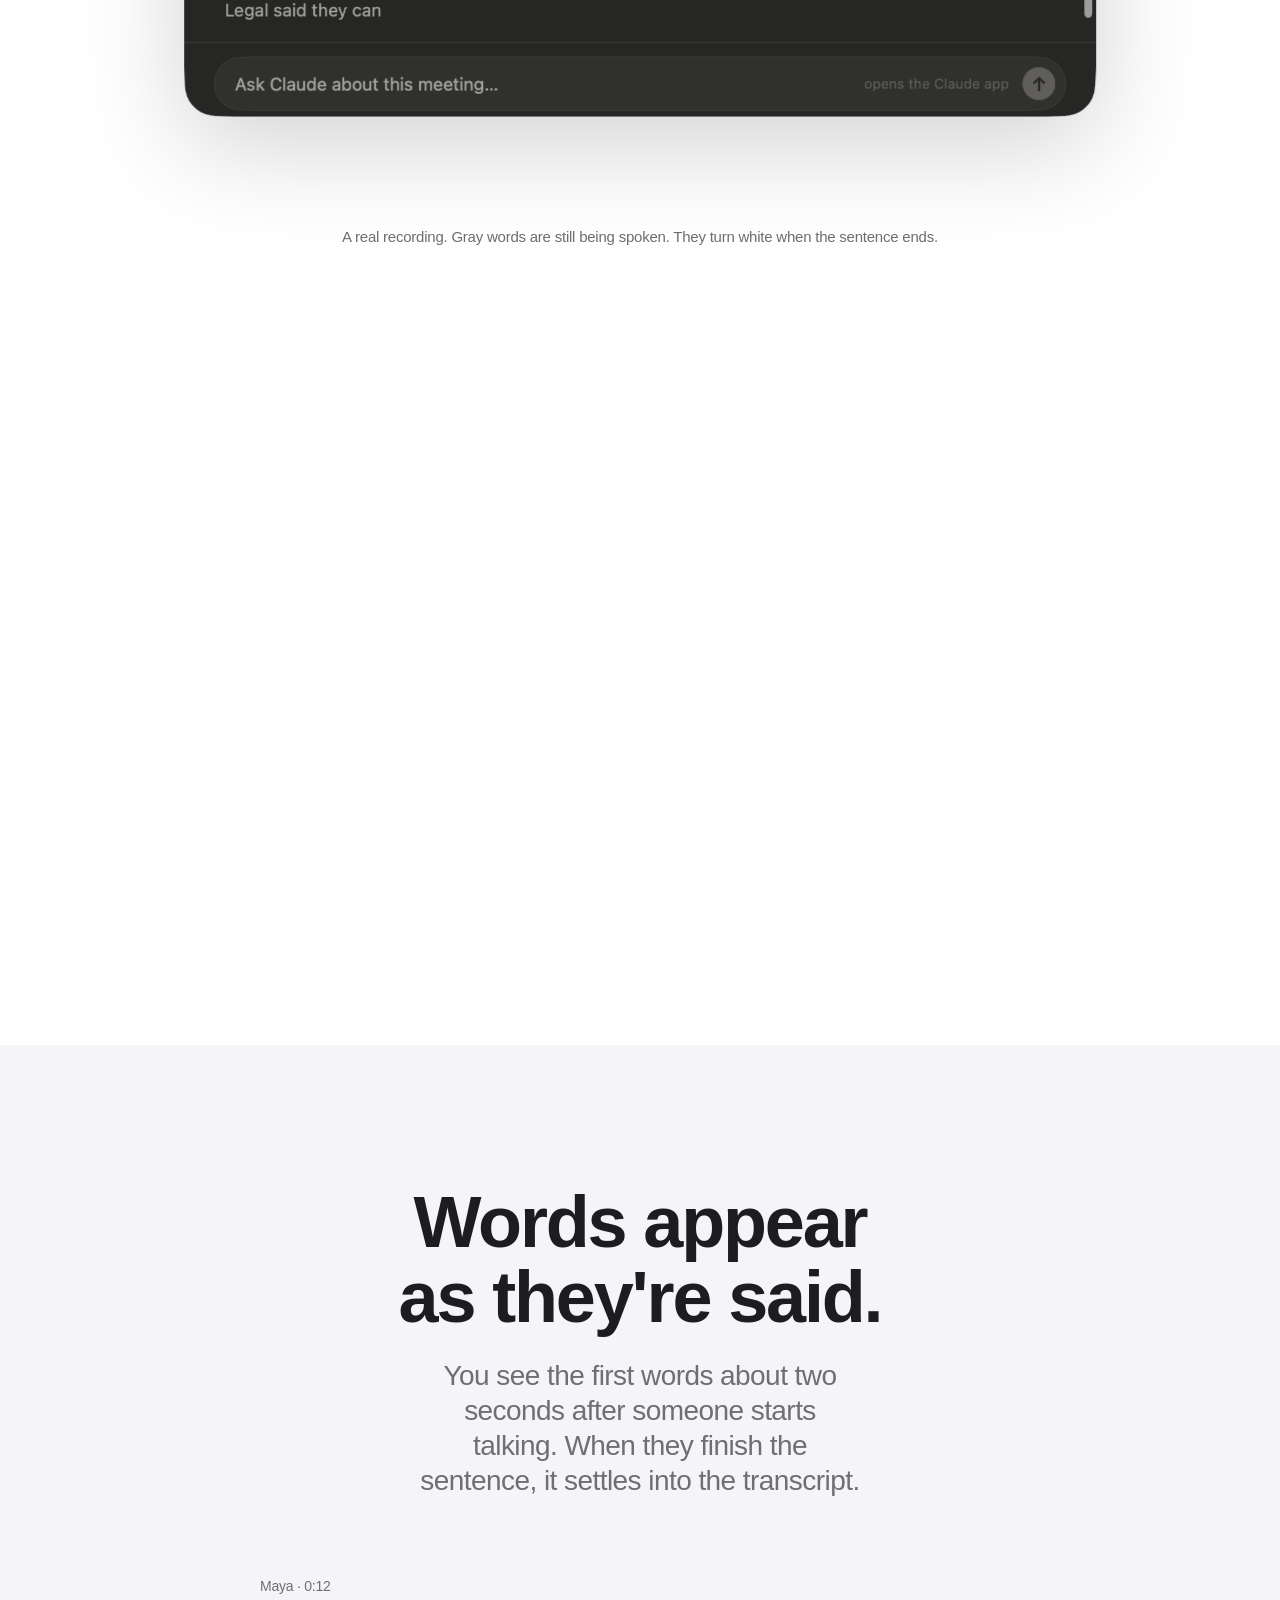
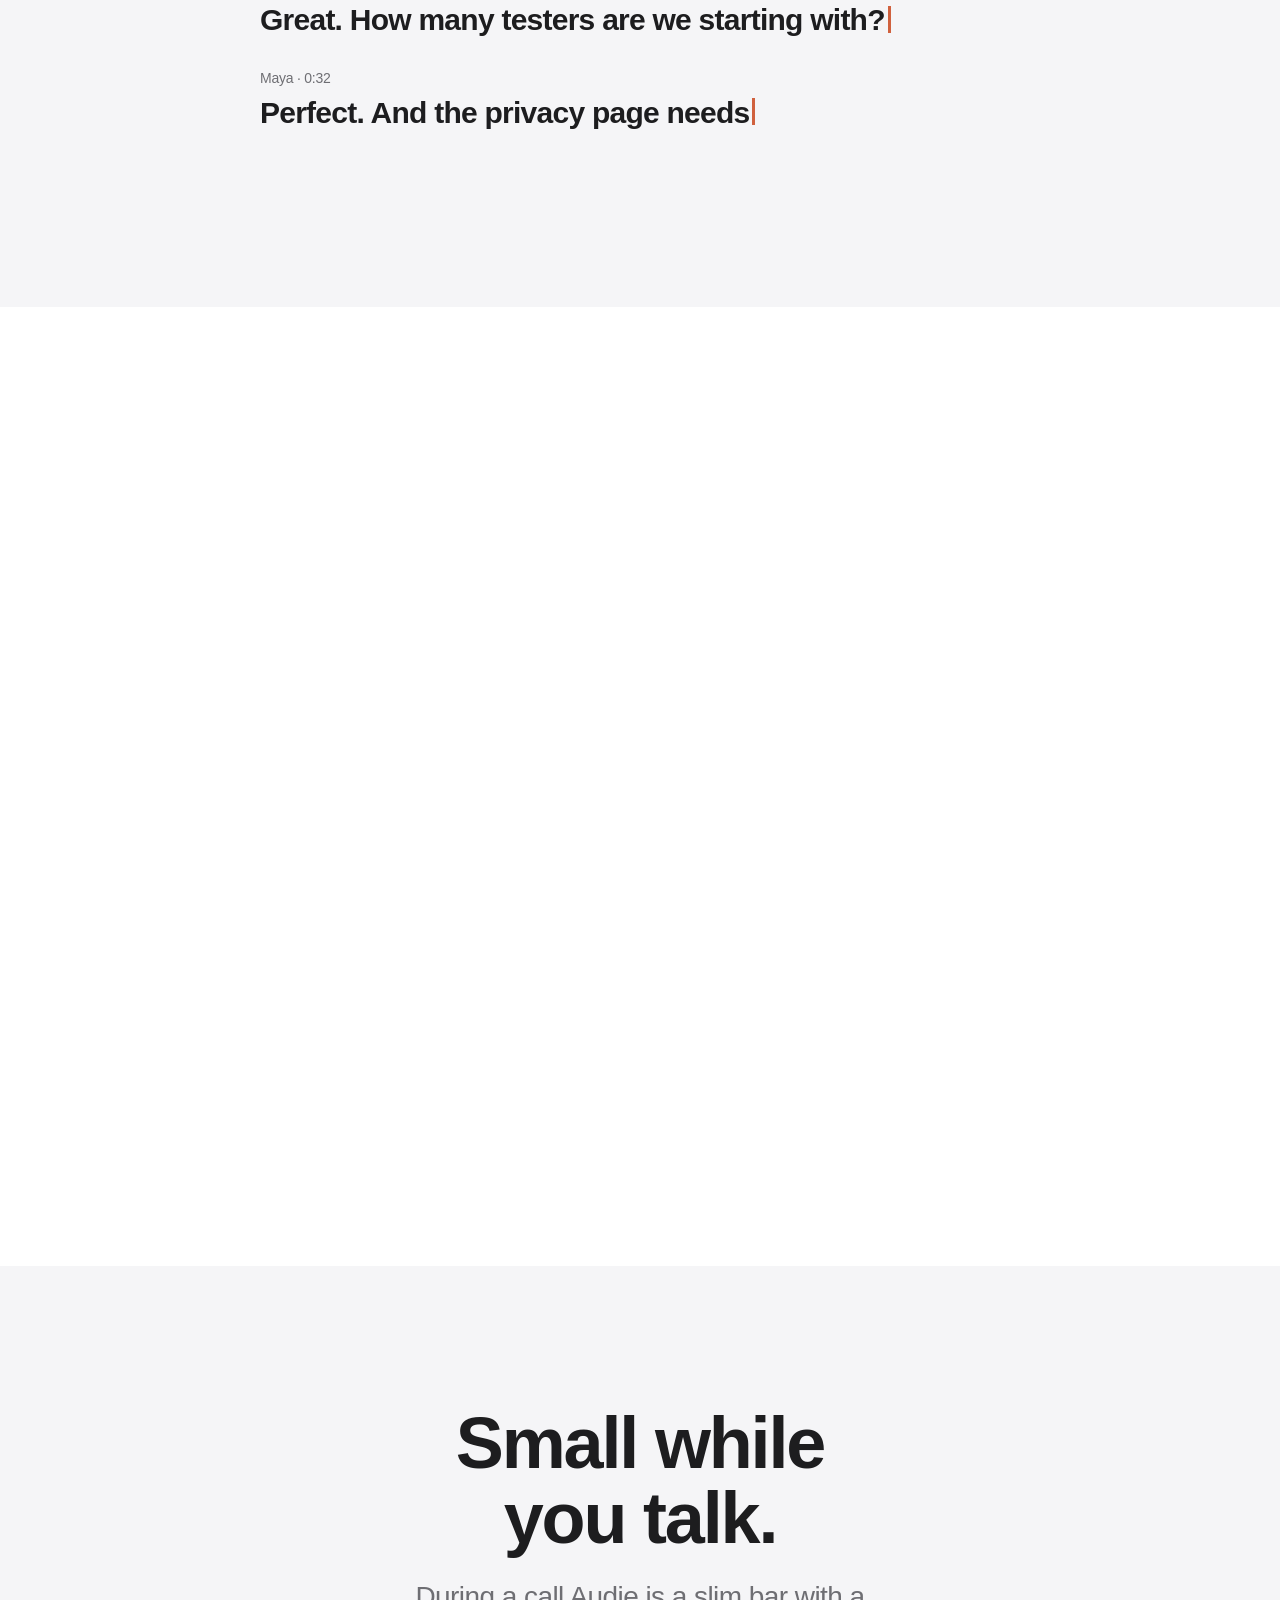
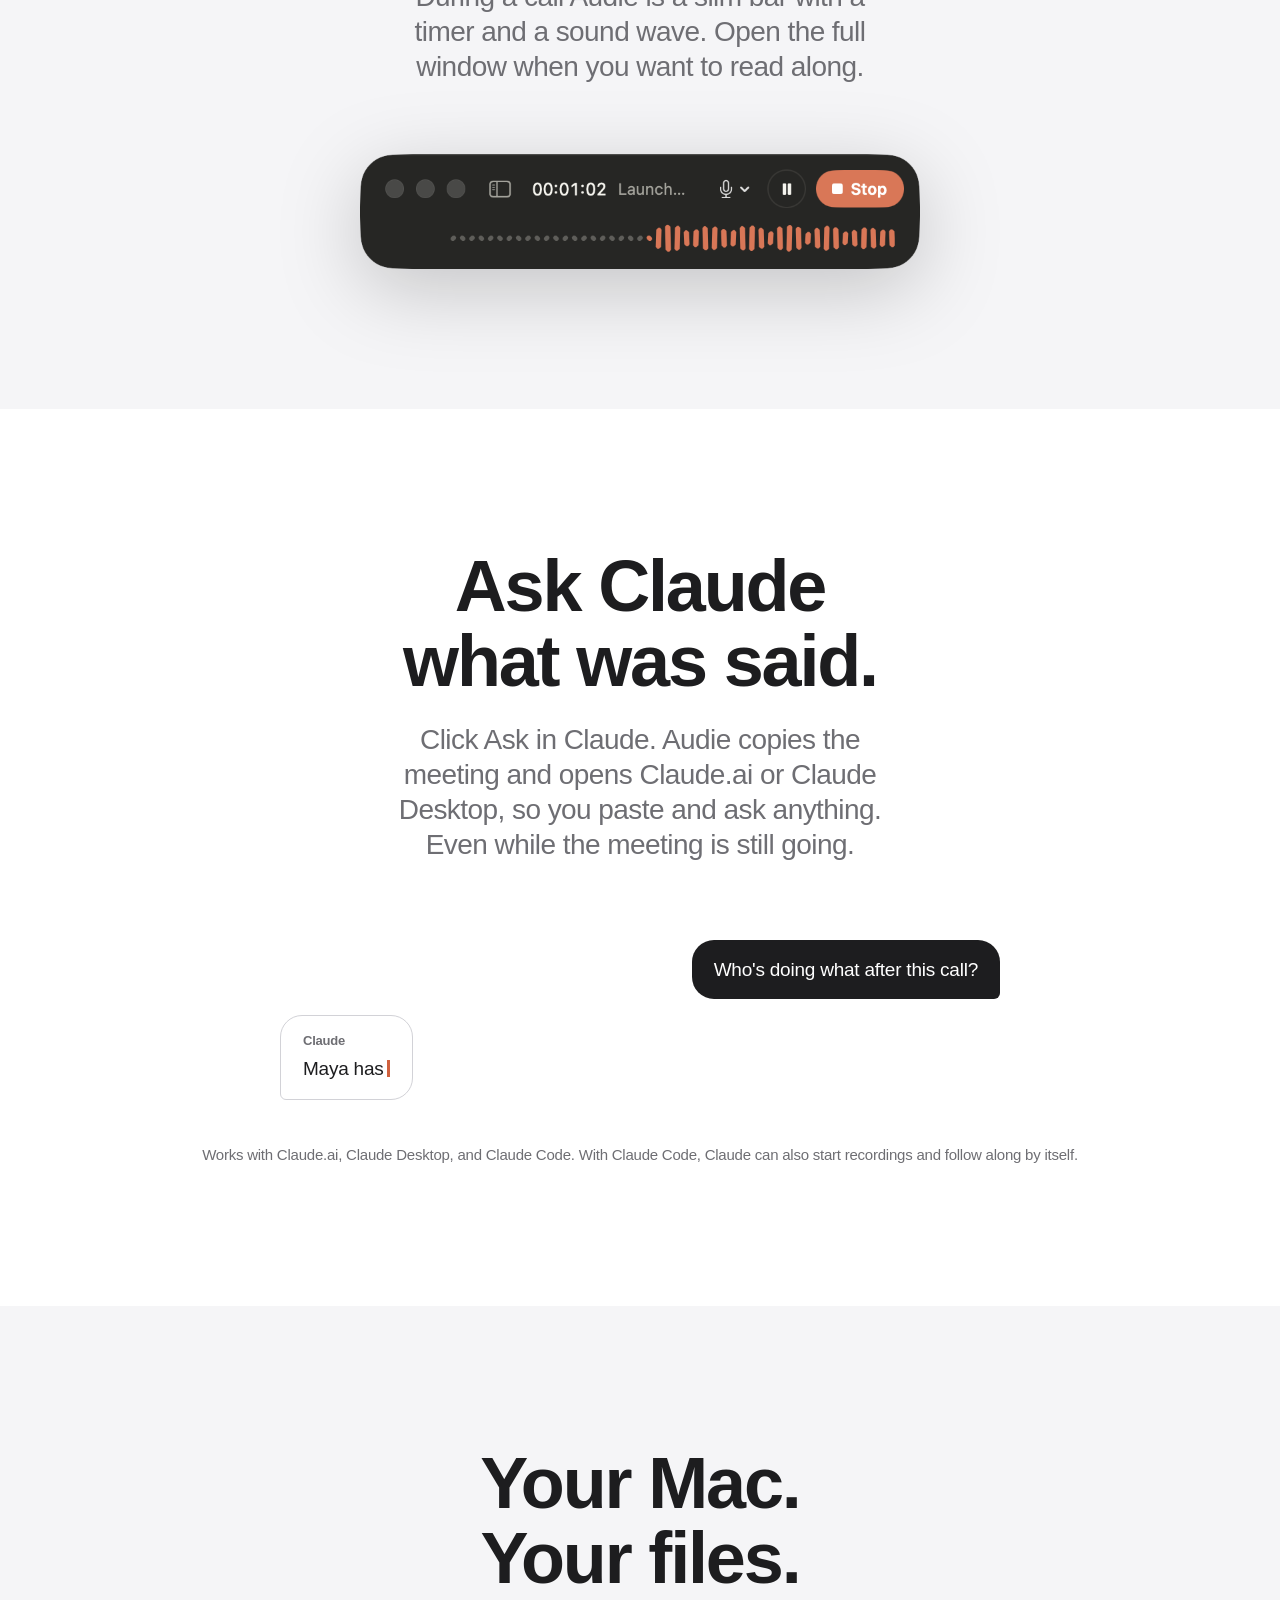
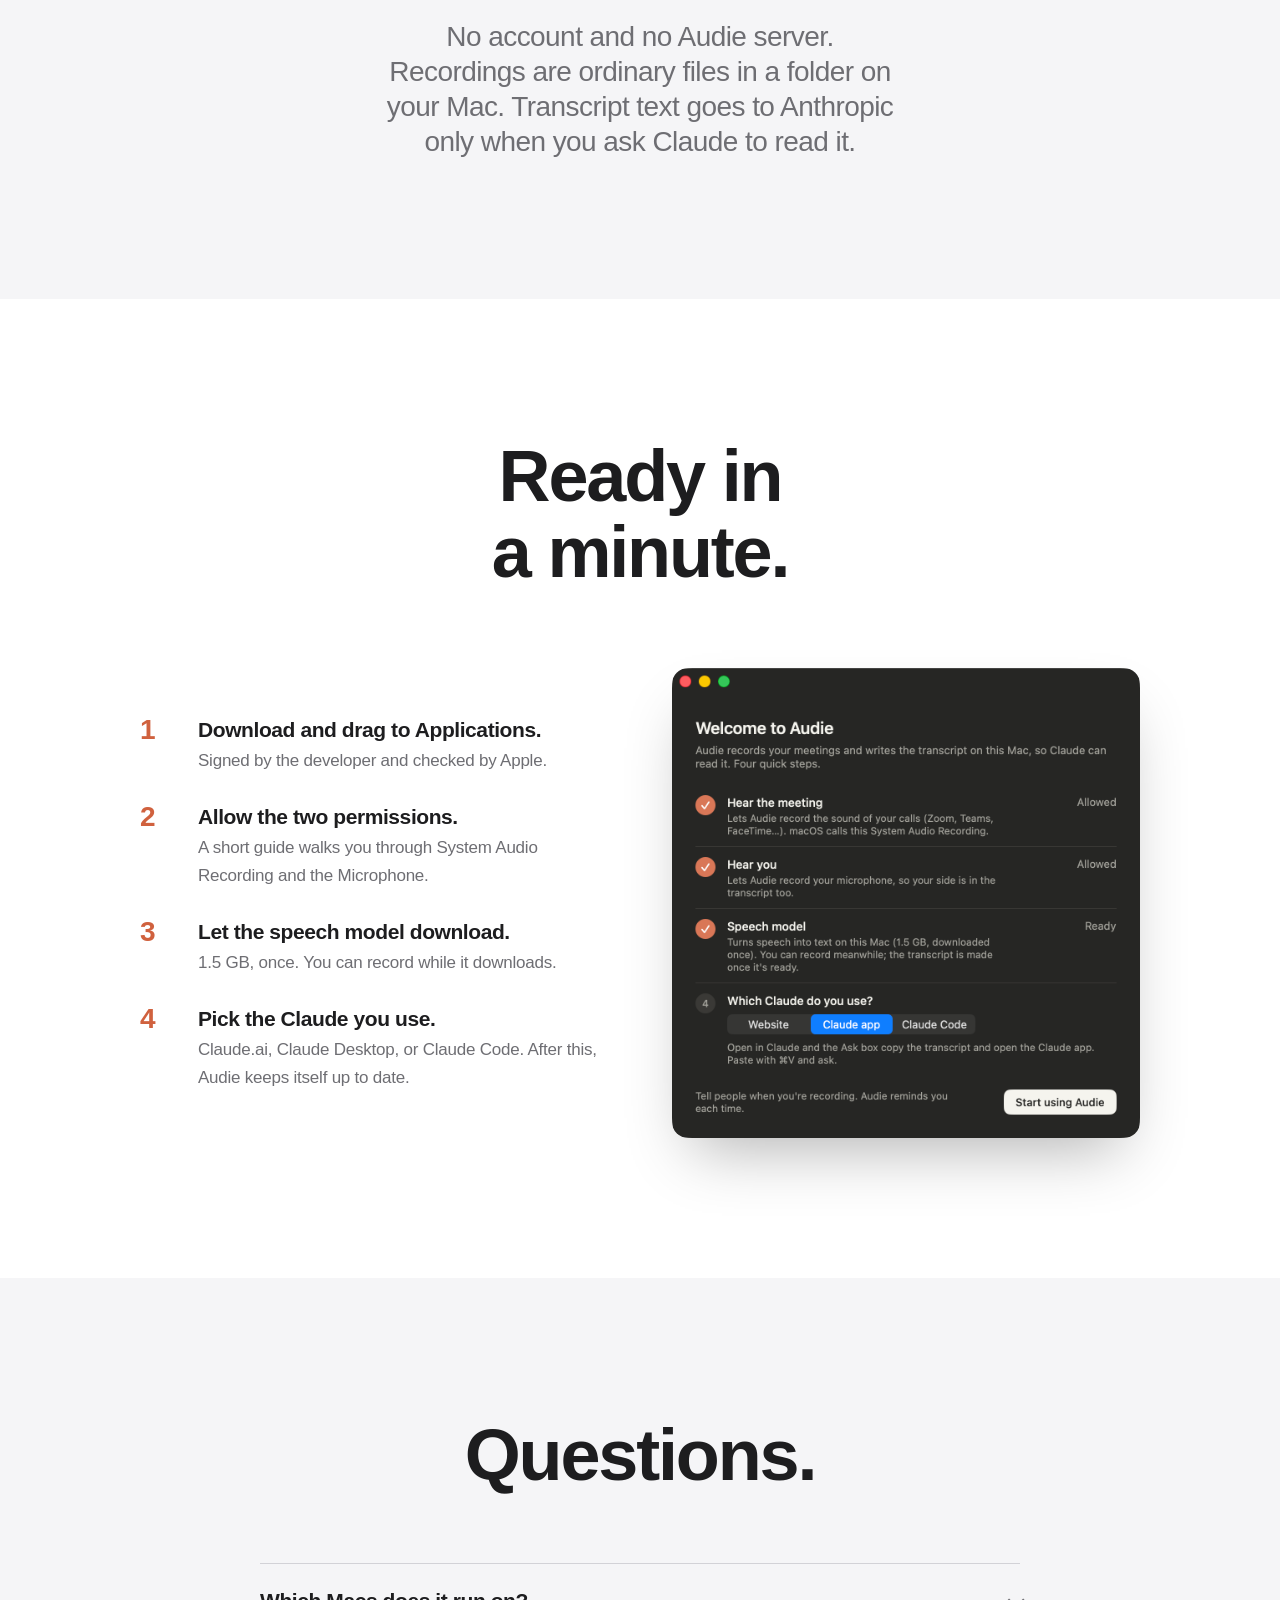
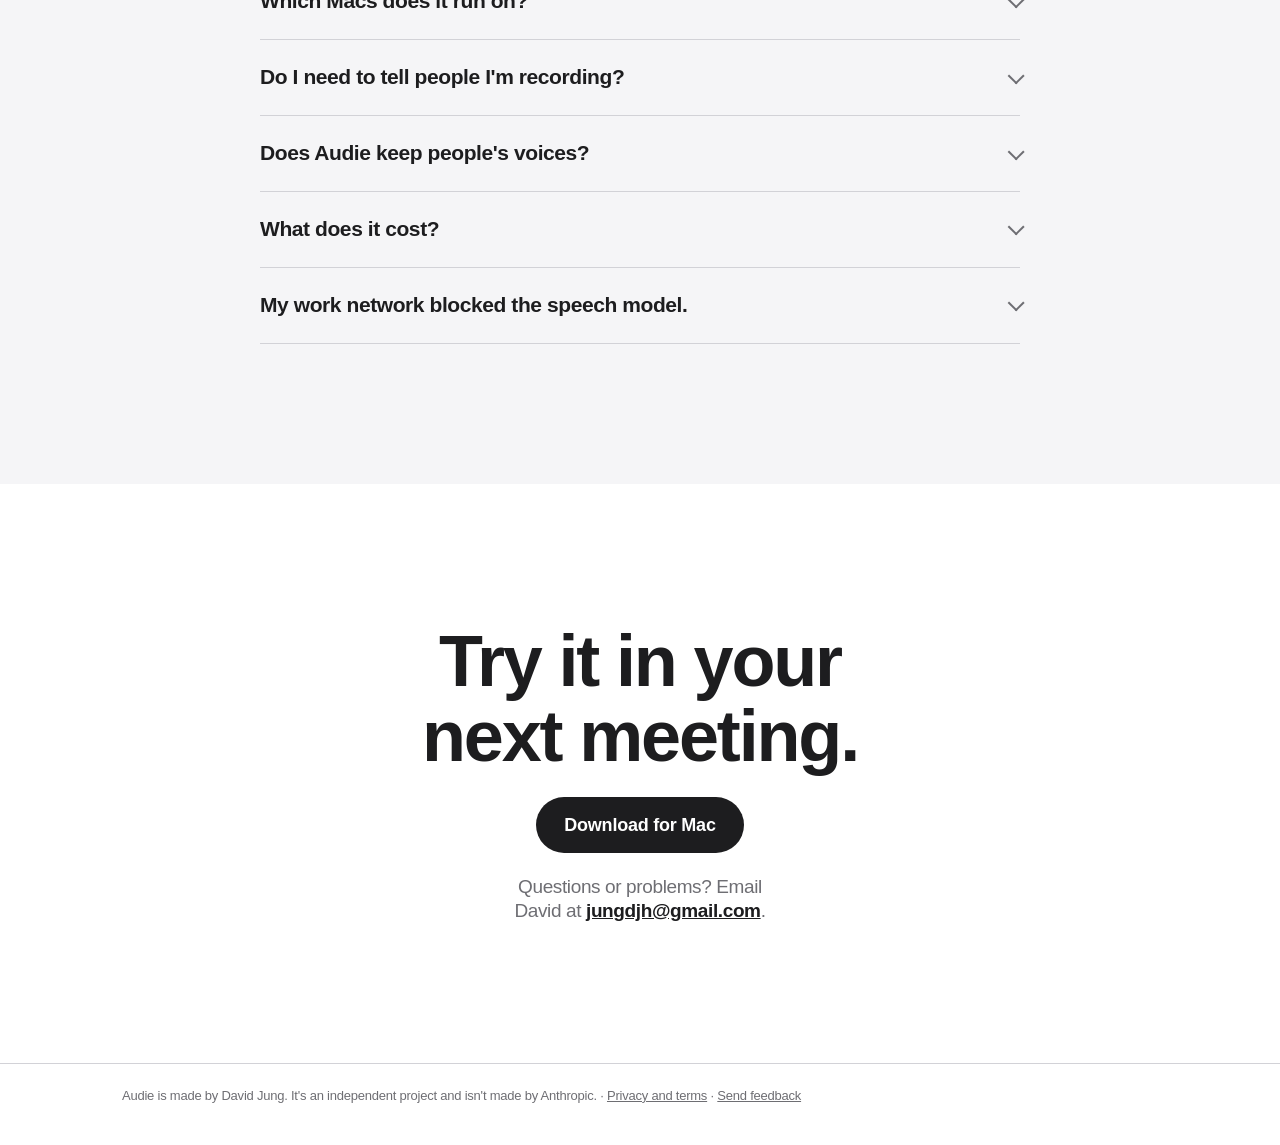
==== commit 80bd1e1c: "Download page: Version 0.5.8, 5.4 MB." ====
--- a/index.html
+++ b/index.html
@@ -184,7 +184,7 @@
     <p class="sub">Works in any meeting app. No bot joins the call. Live translation built in. When you're ready, Claude takes it from there.</p>
     <div class="cta">
       <a class="button" href="https://github.com/jungdjh/audie-updates/releases/latest/download/Audie.dmg">Download for Mac</a>
-      <small>Version 0.5.7, 5.3 MB. Free while in testing.</small>
+      <small>Version 0.5.8, 5.4 MB. Free while in testing.</small>
     </div>
   </section>
 
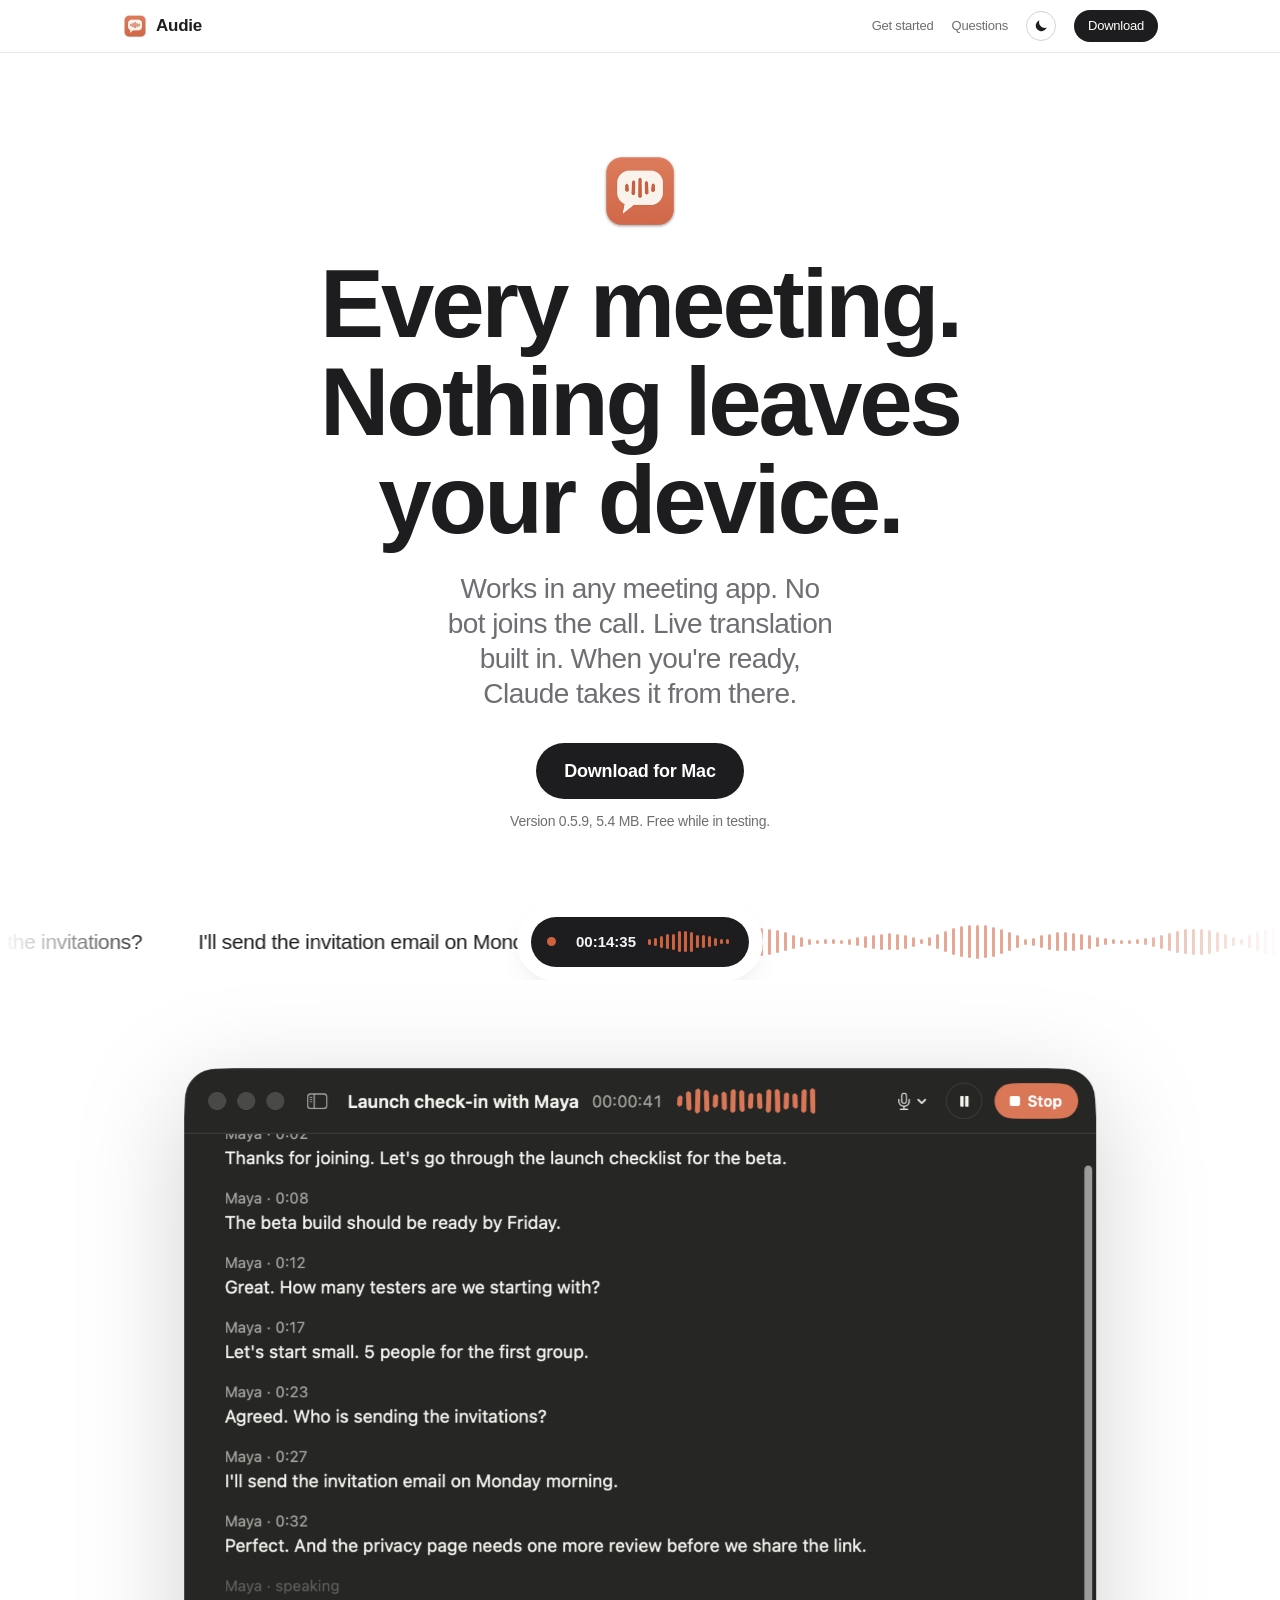
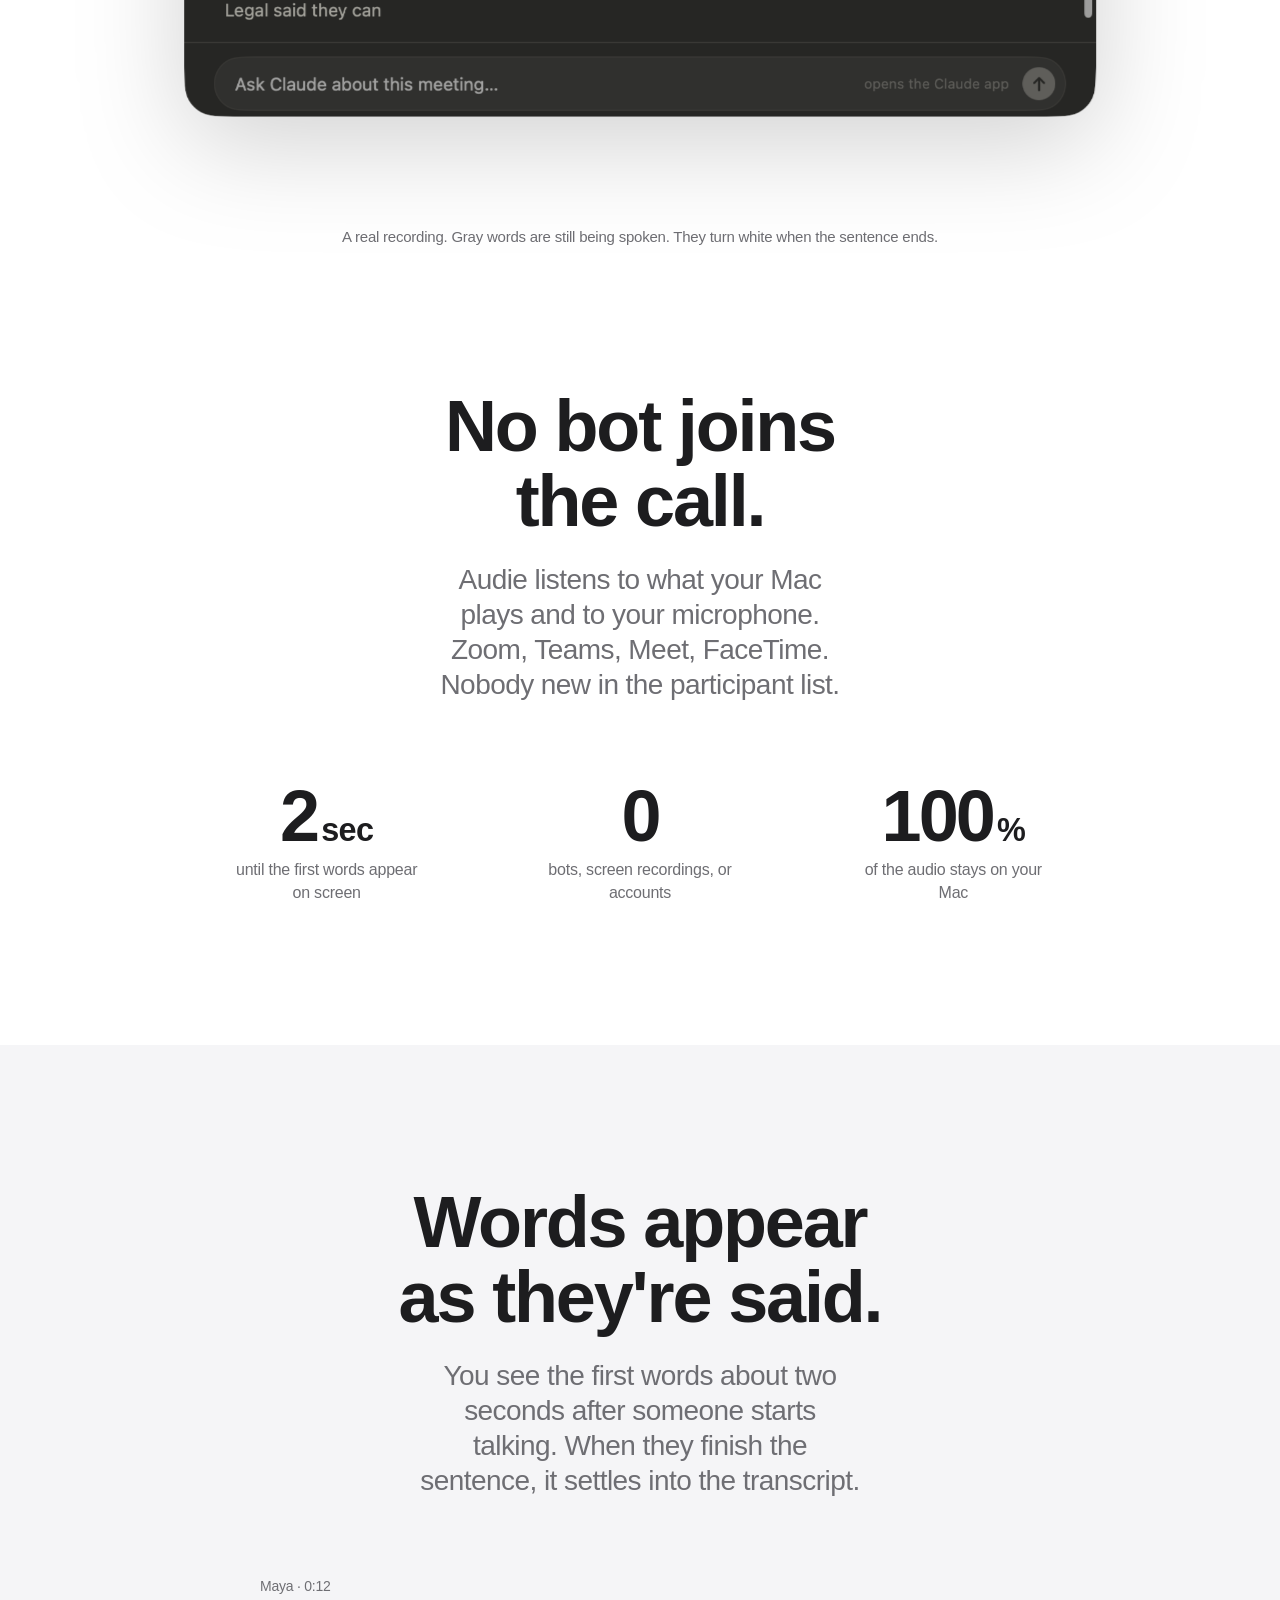
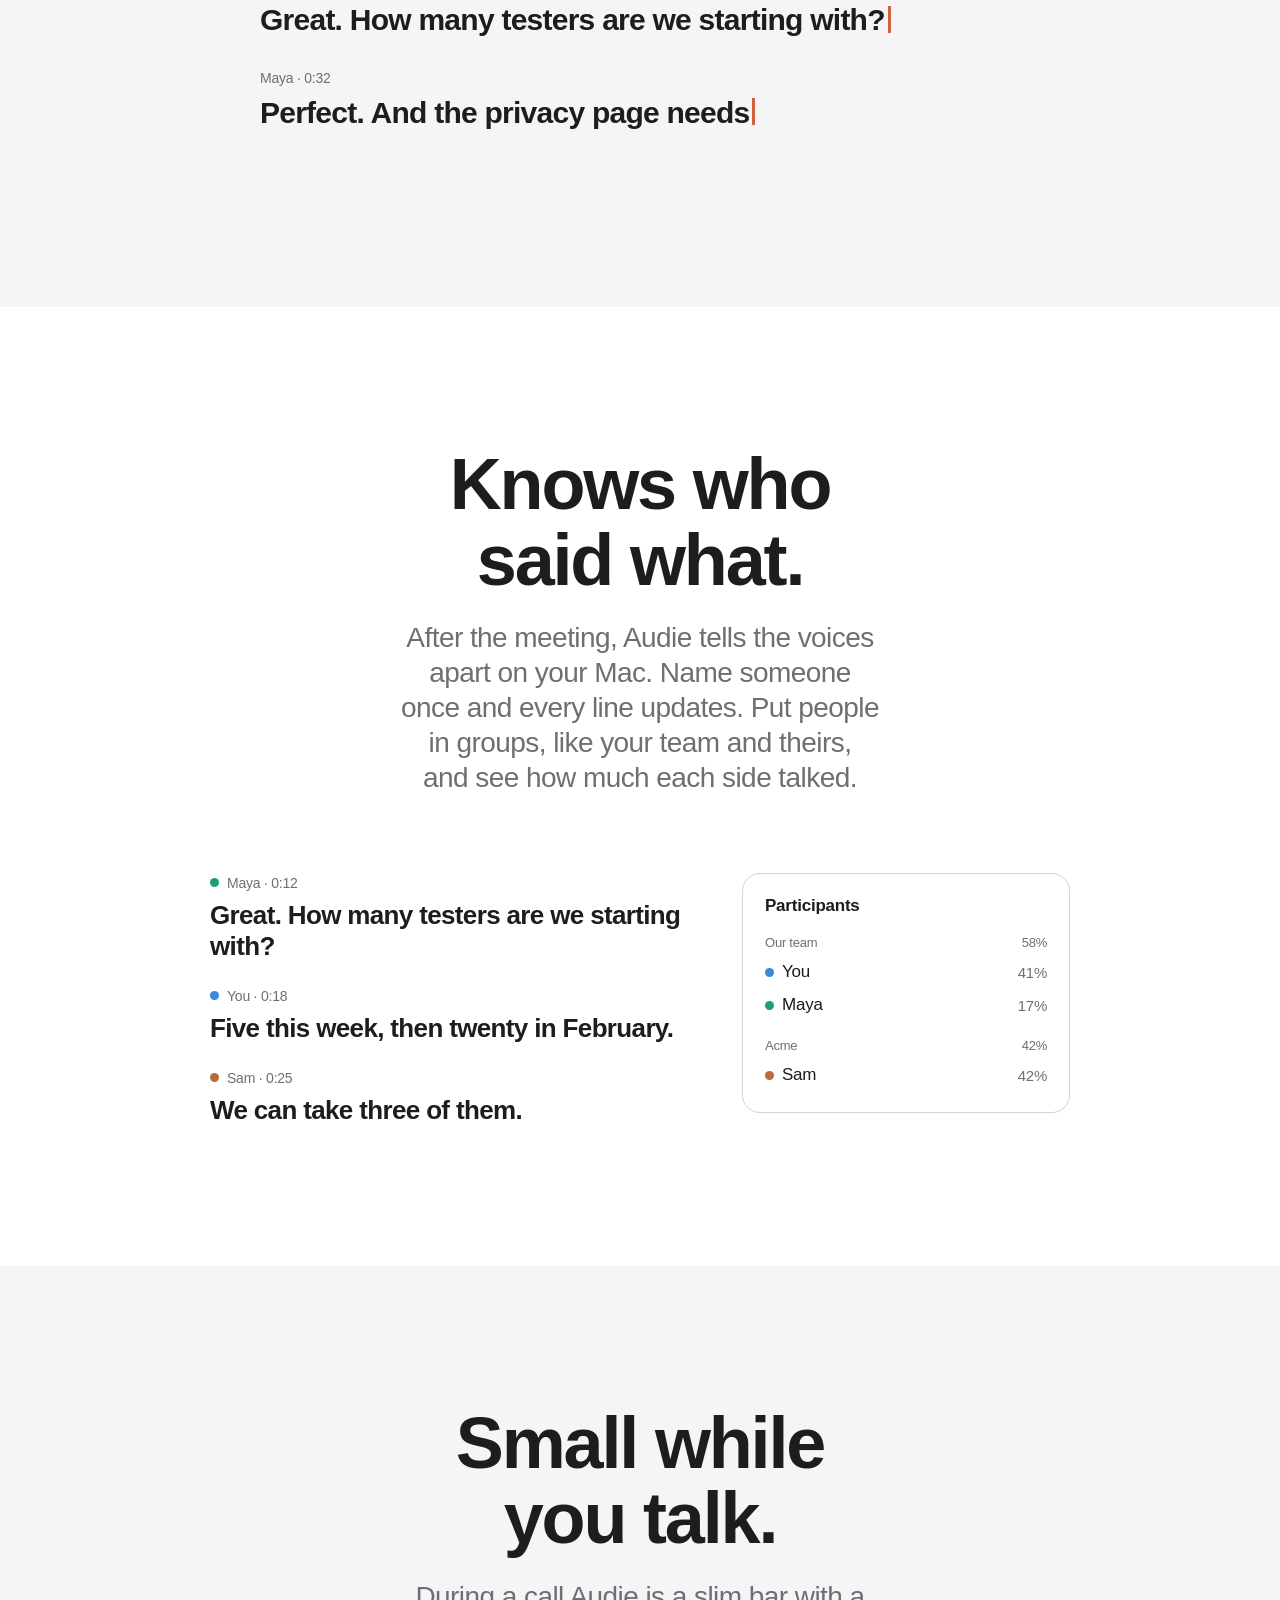
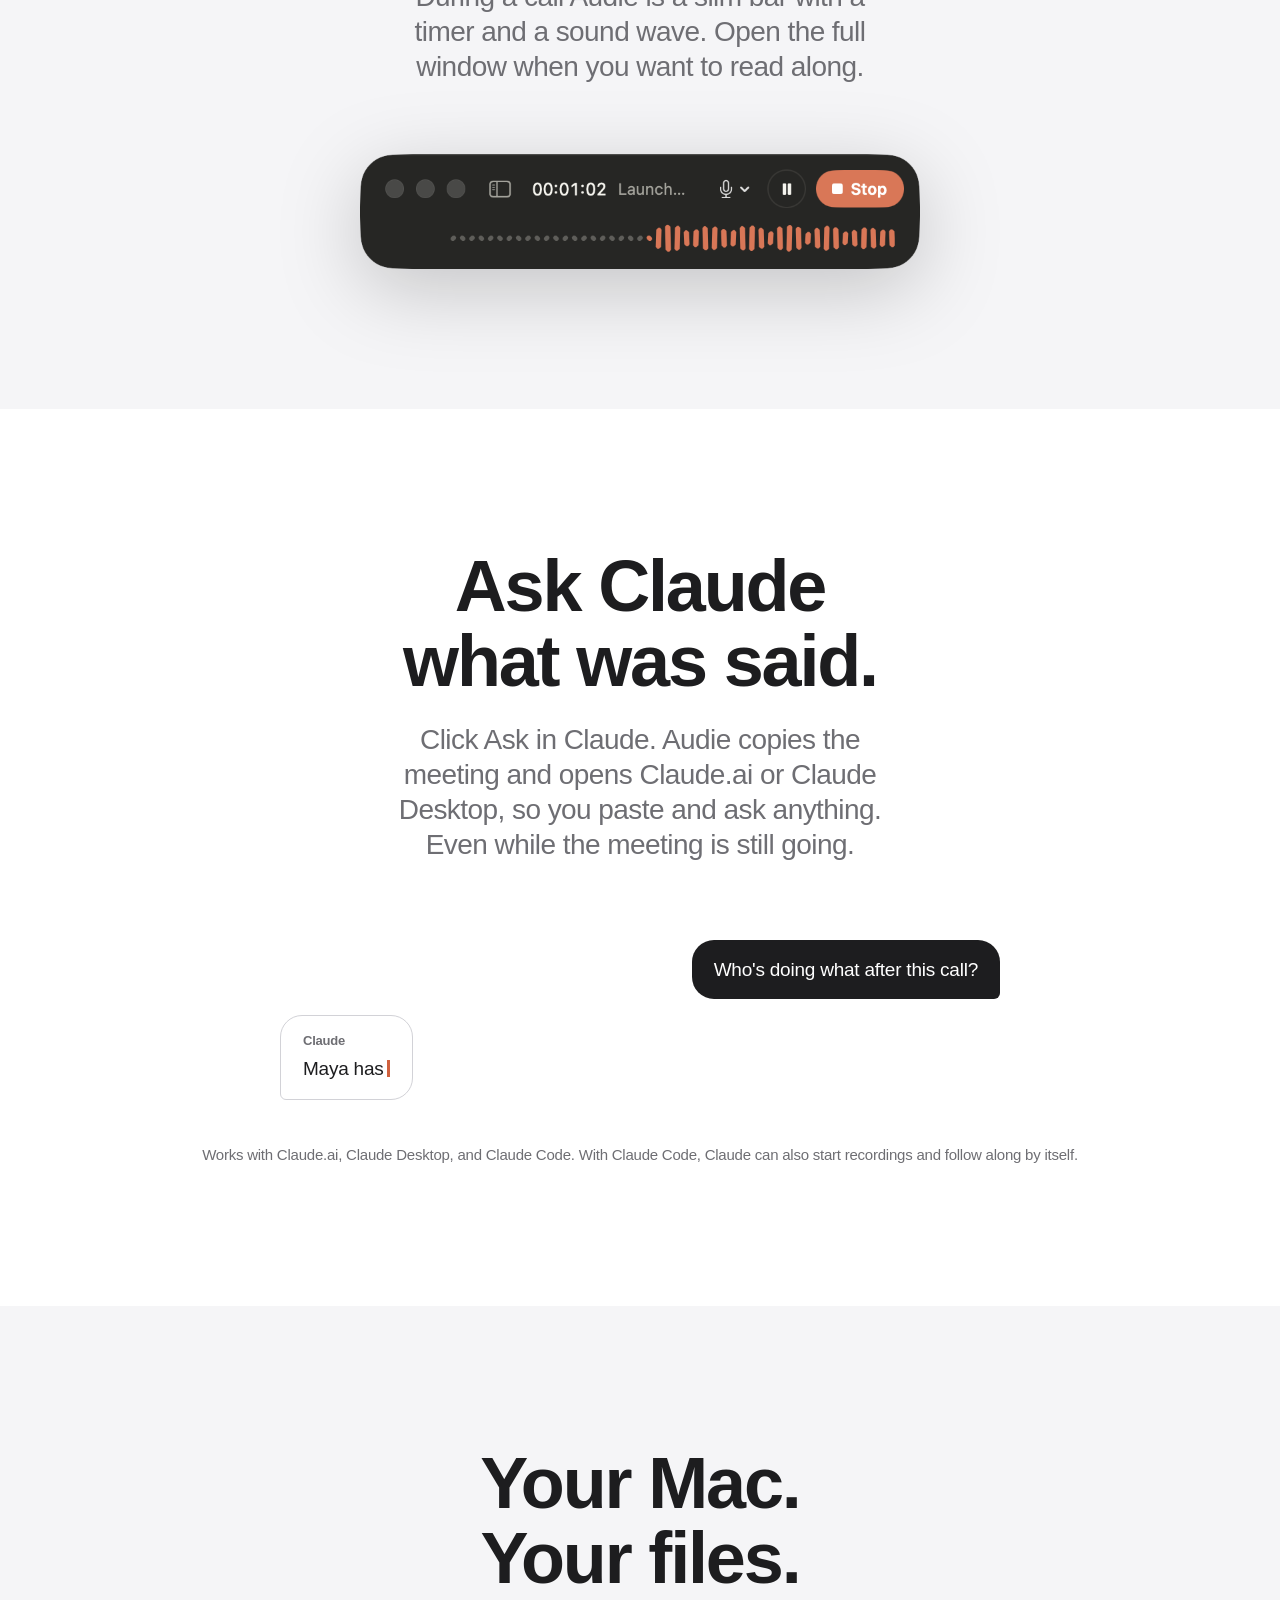
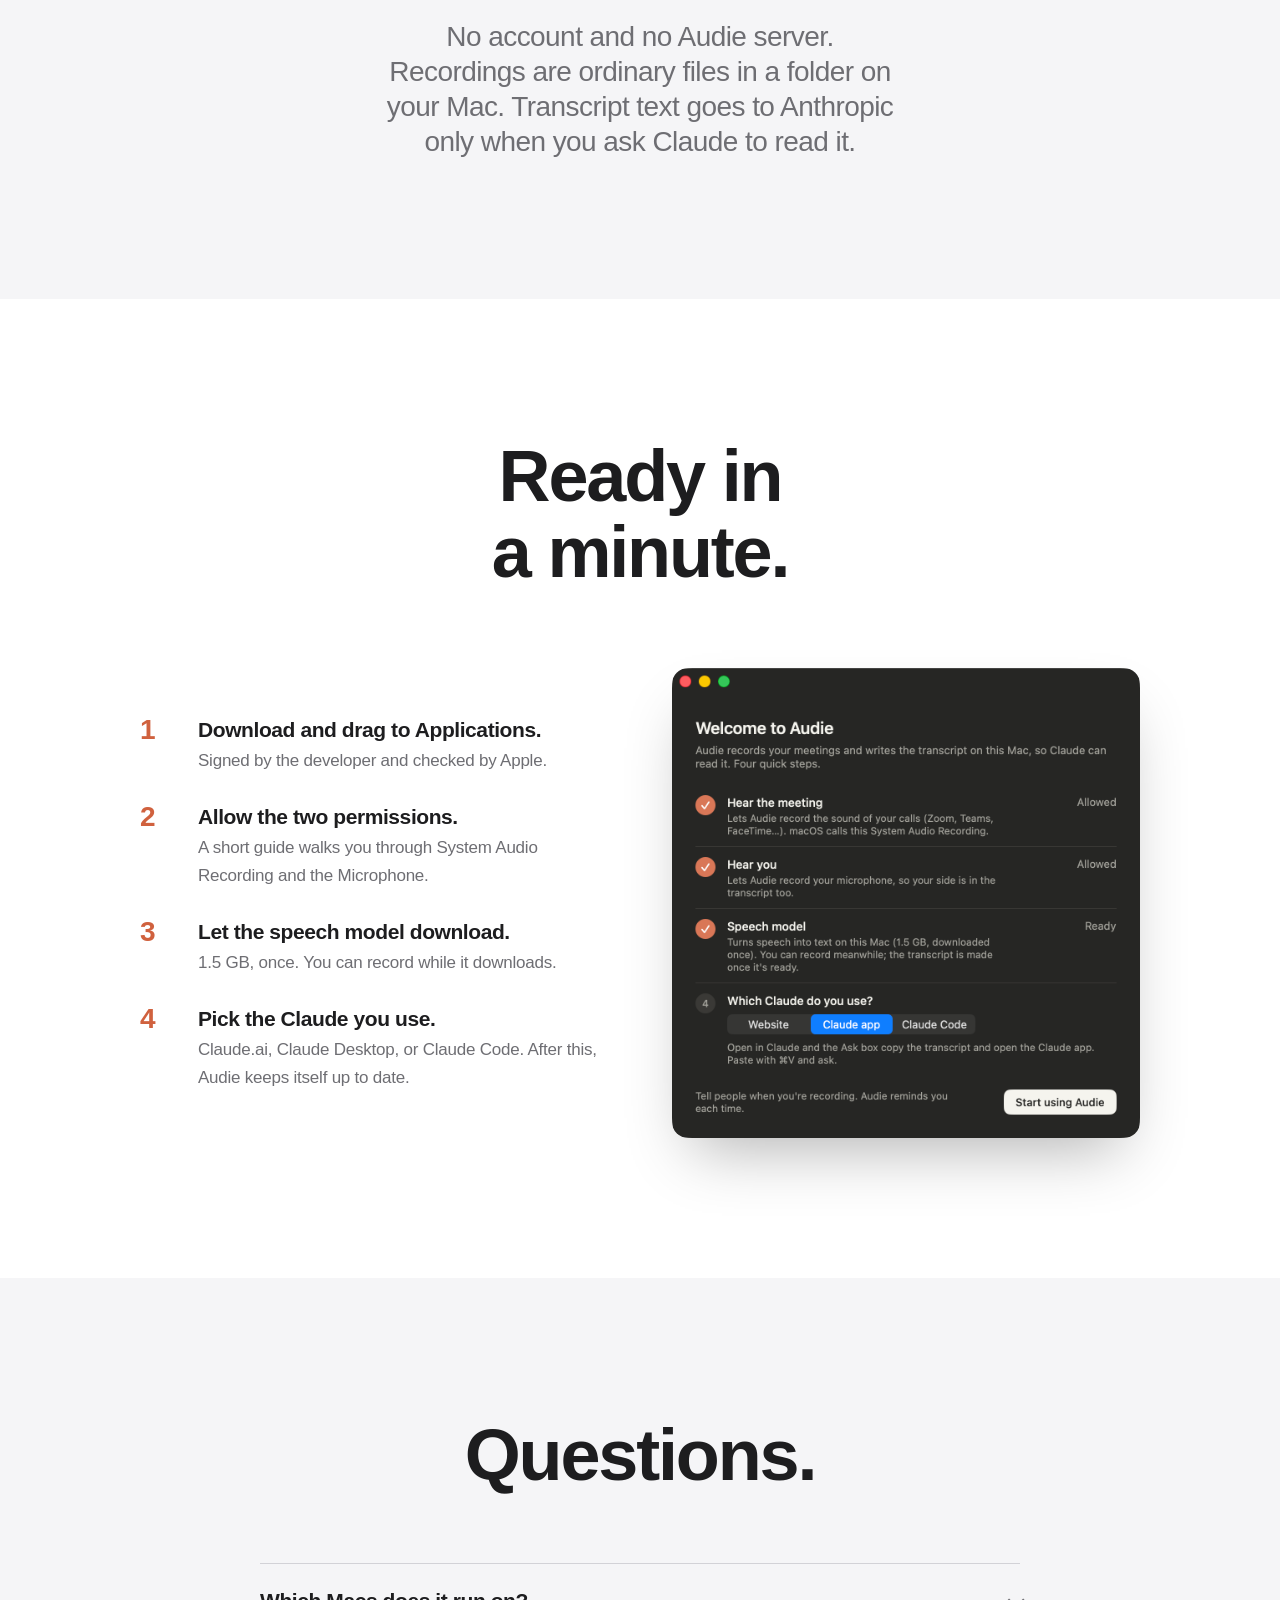
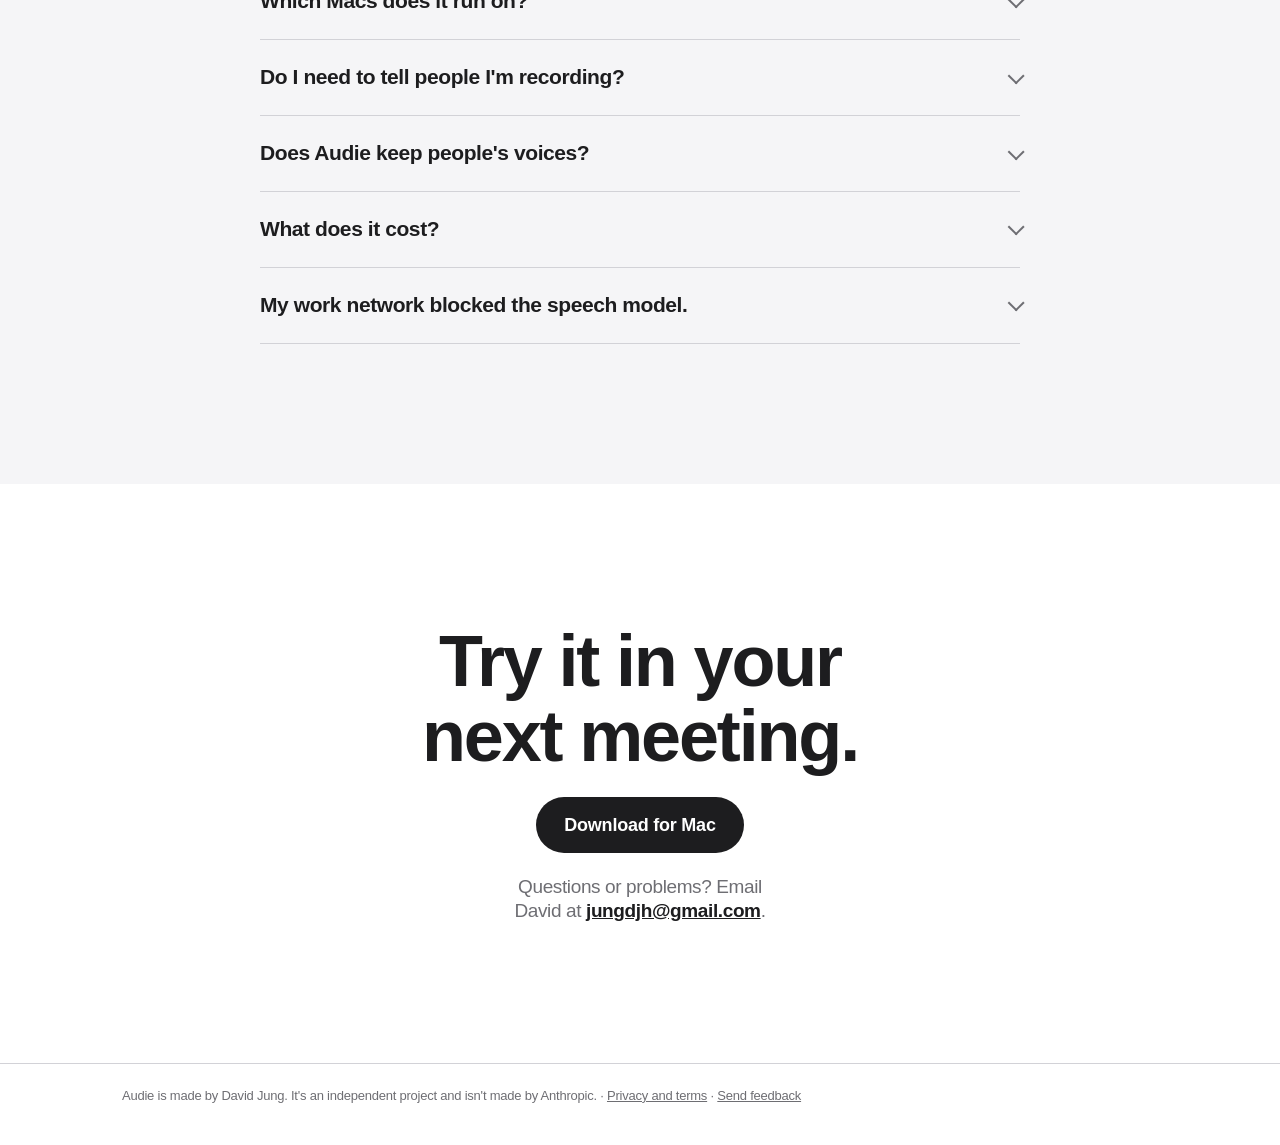
==== commit 328698f4: "Download page: Version 0.5.9, 5.4 MB." ====
--- a/index.html
+++ b/index.html
@@ -184,7 +184,7 @@
     <p class="sub">Works in any meeting app. No bot joins the call. Live translation built in. When you're ready, Claude takes it from there.</p>
     <div class="cta">
       <a class="button" href="https://github.com/jungdjh/audie-updates/releases/latest/download/Audie.dmg">Download for Mac</a>
-      <small>Version 0.5.8, 5.4 MB. Free while in testing.</small>
+      <small>Version 0.5.9, 5.4 MB. Free while in testing.</small>
     </div>
   </section>
 
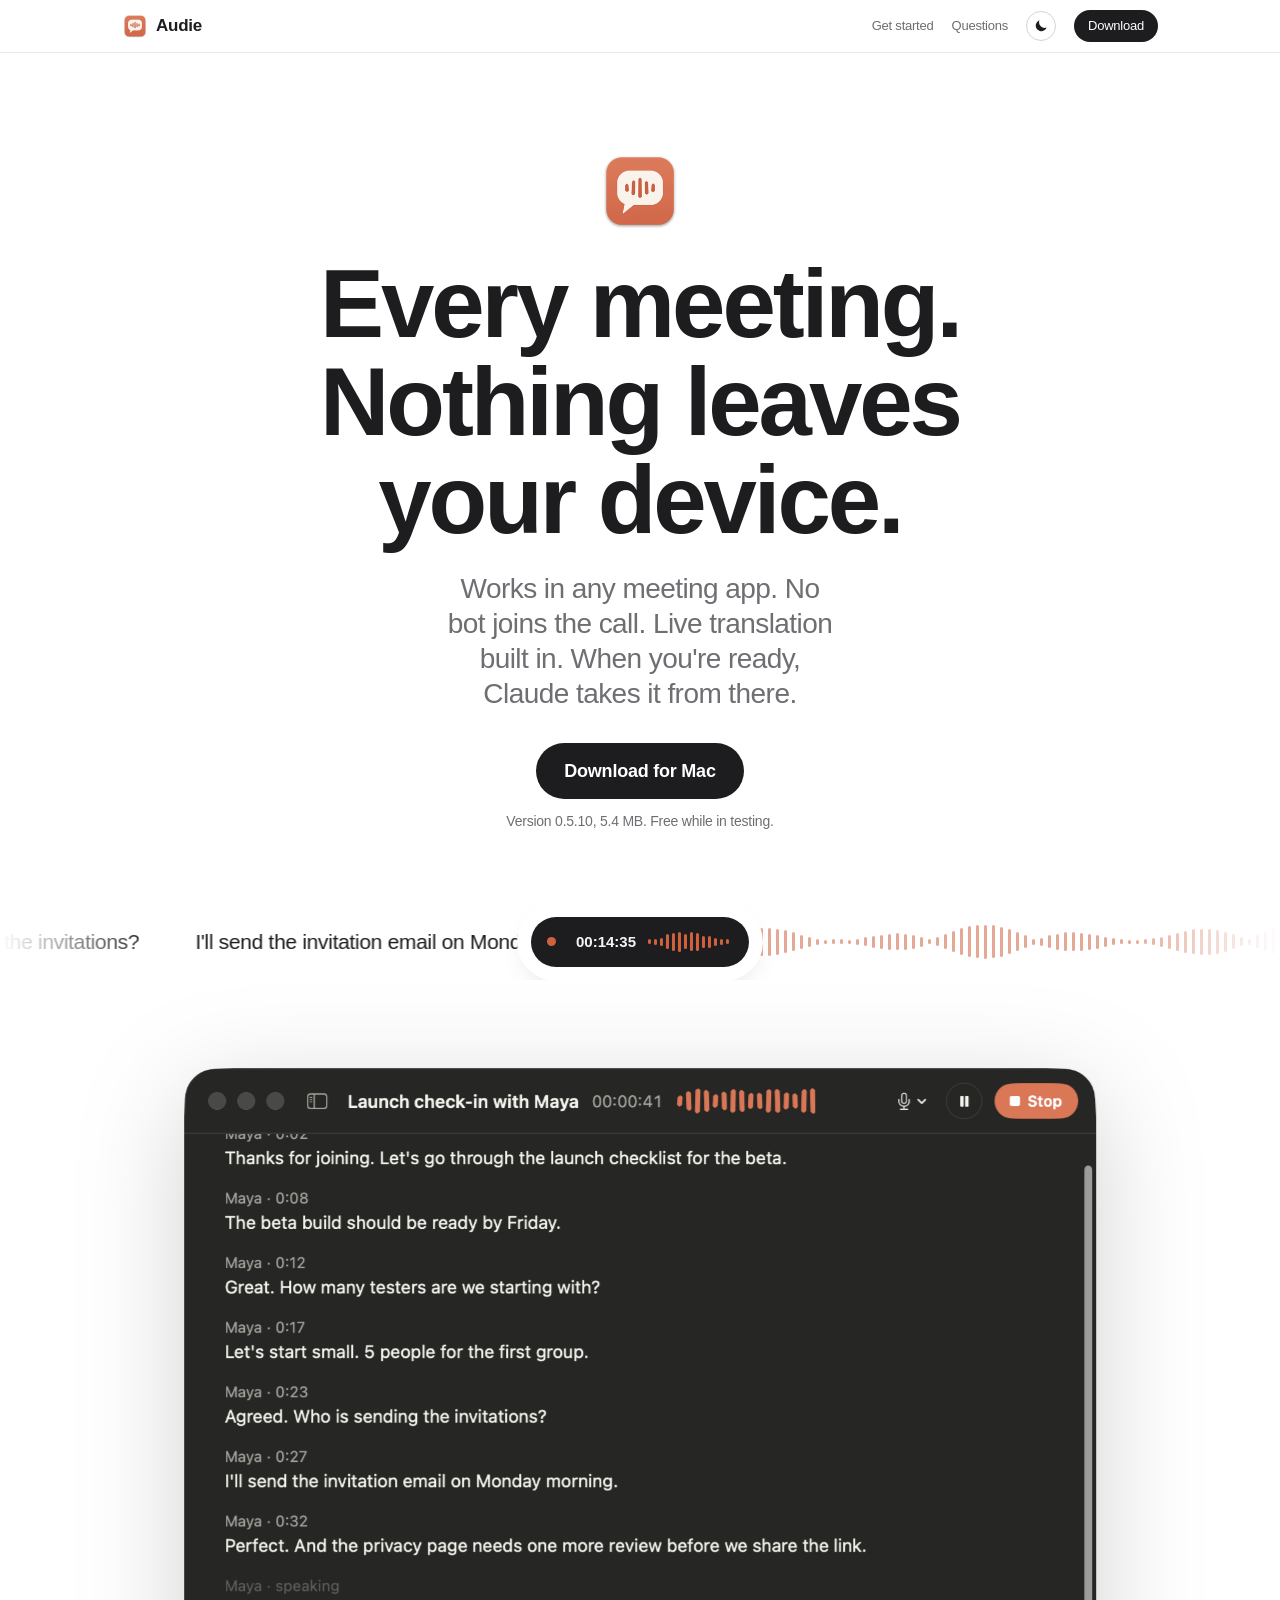
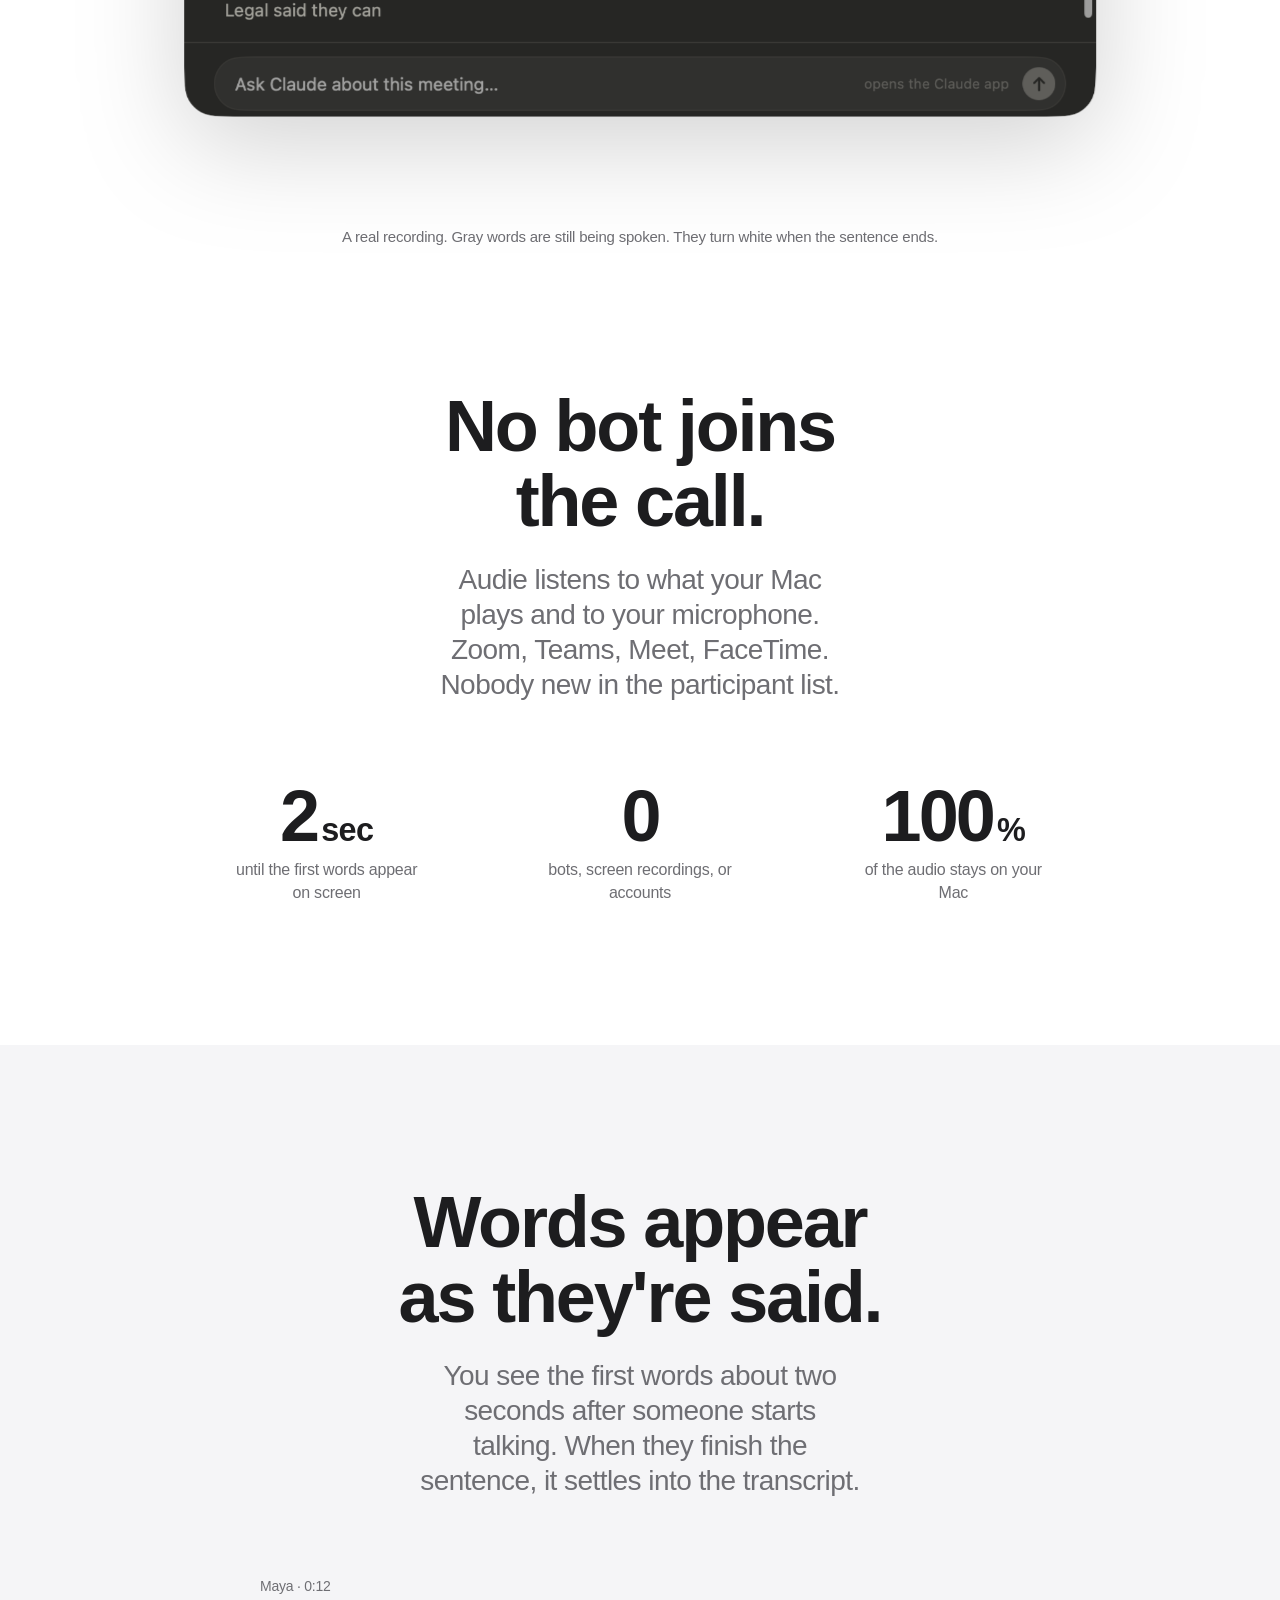
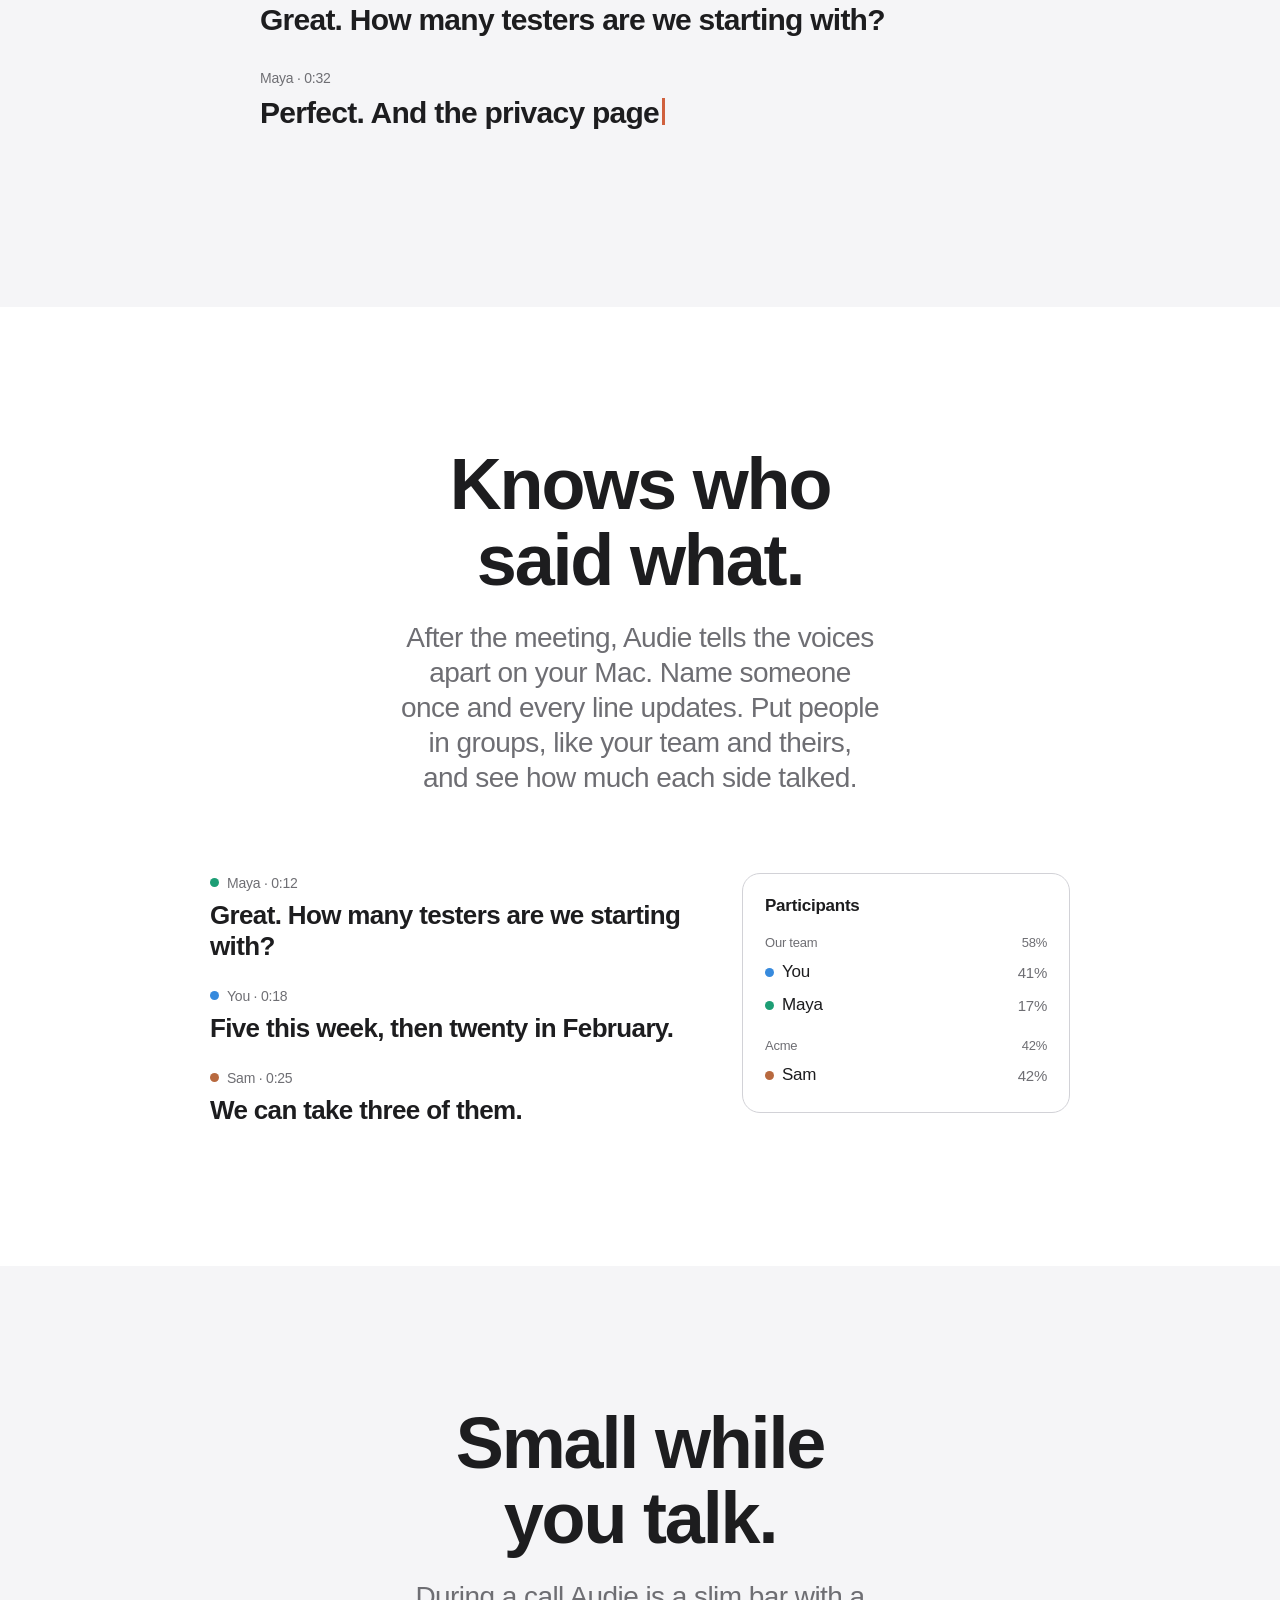
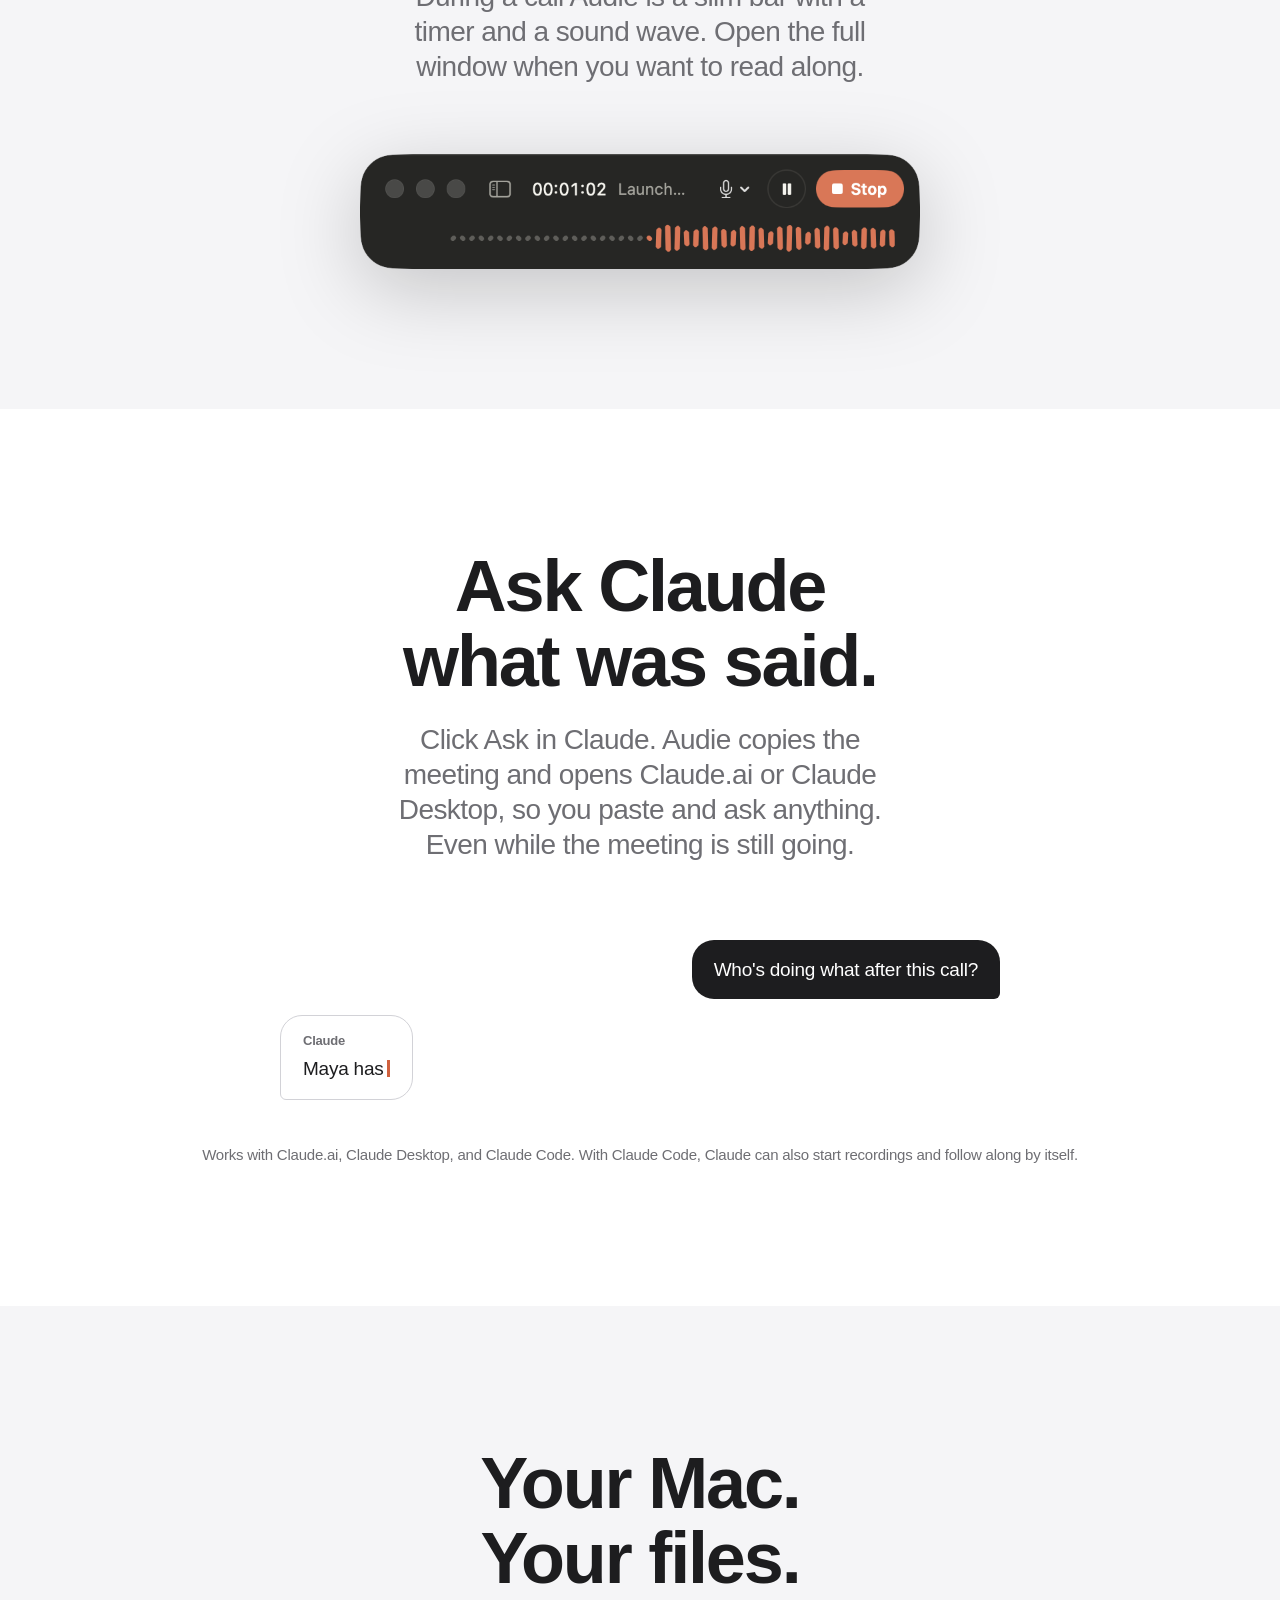
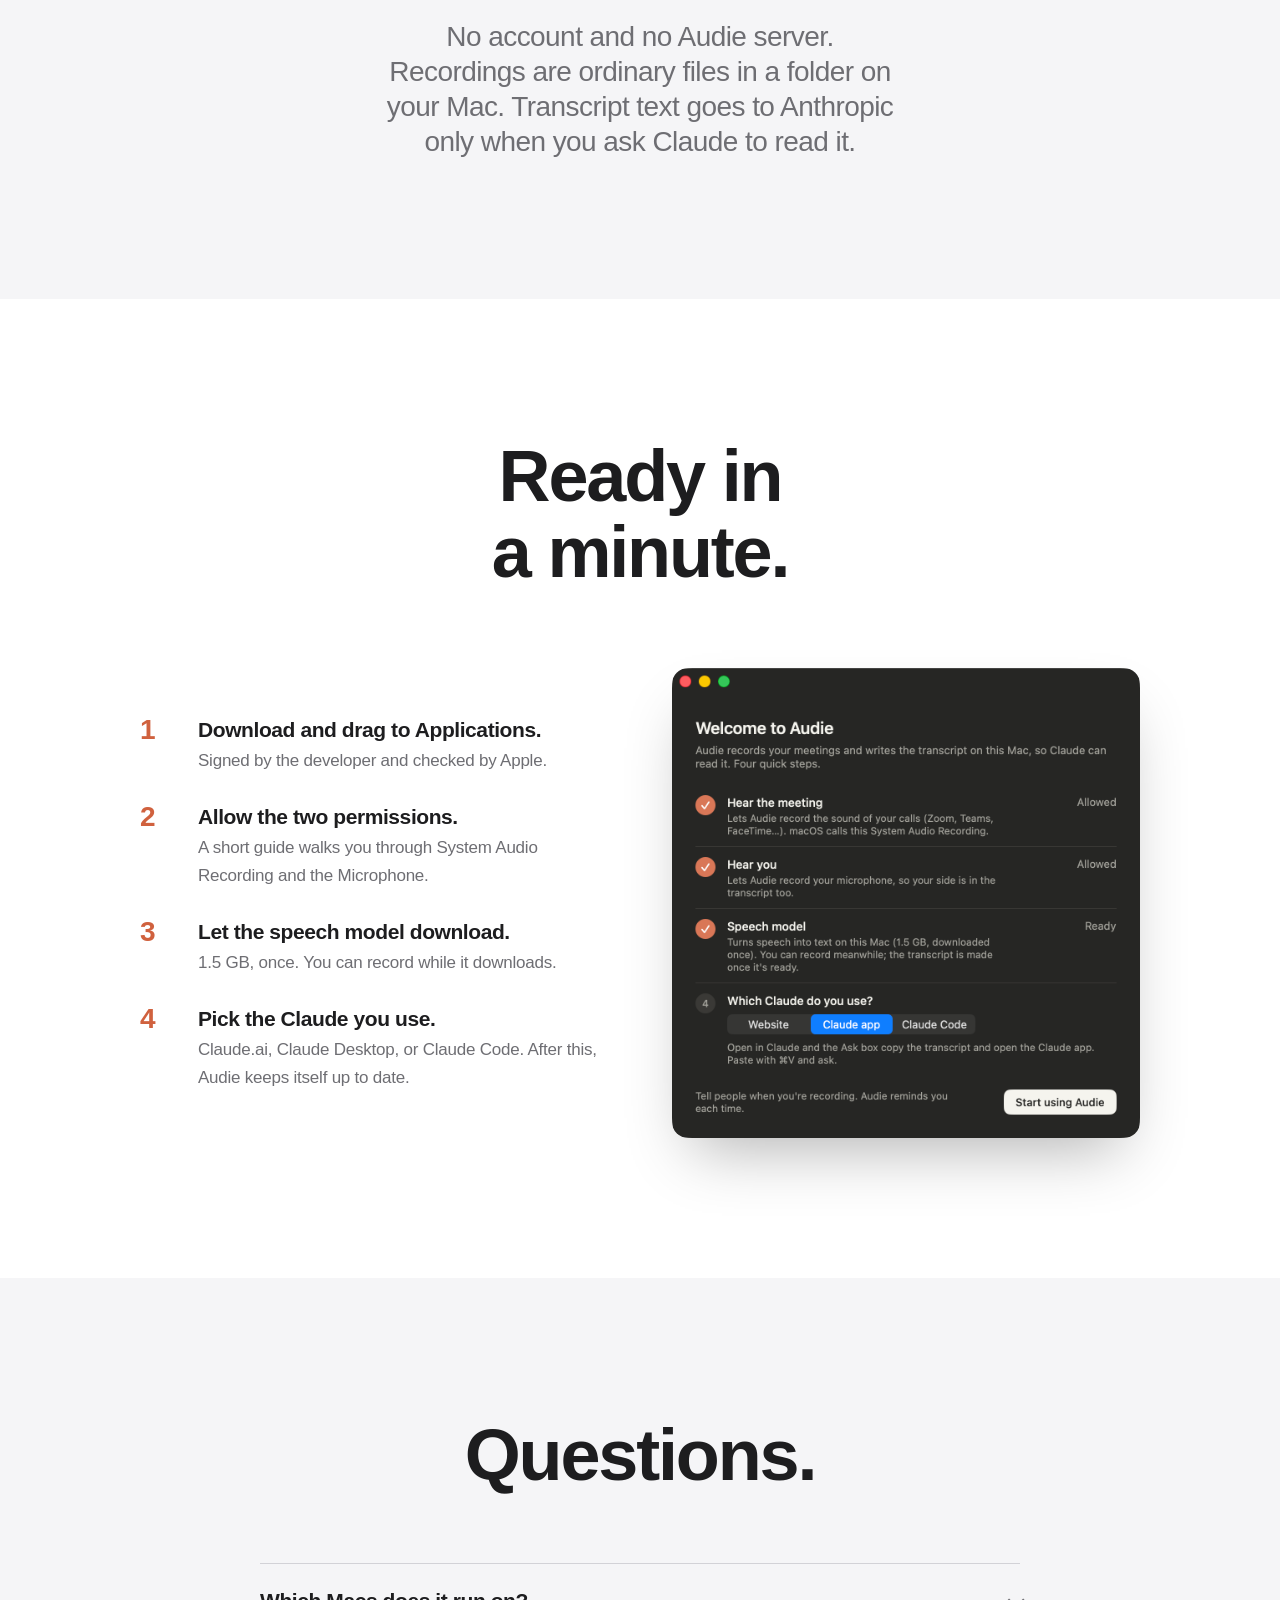
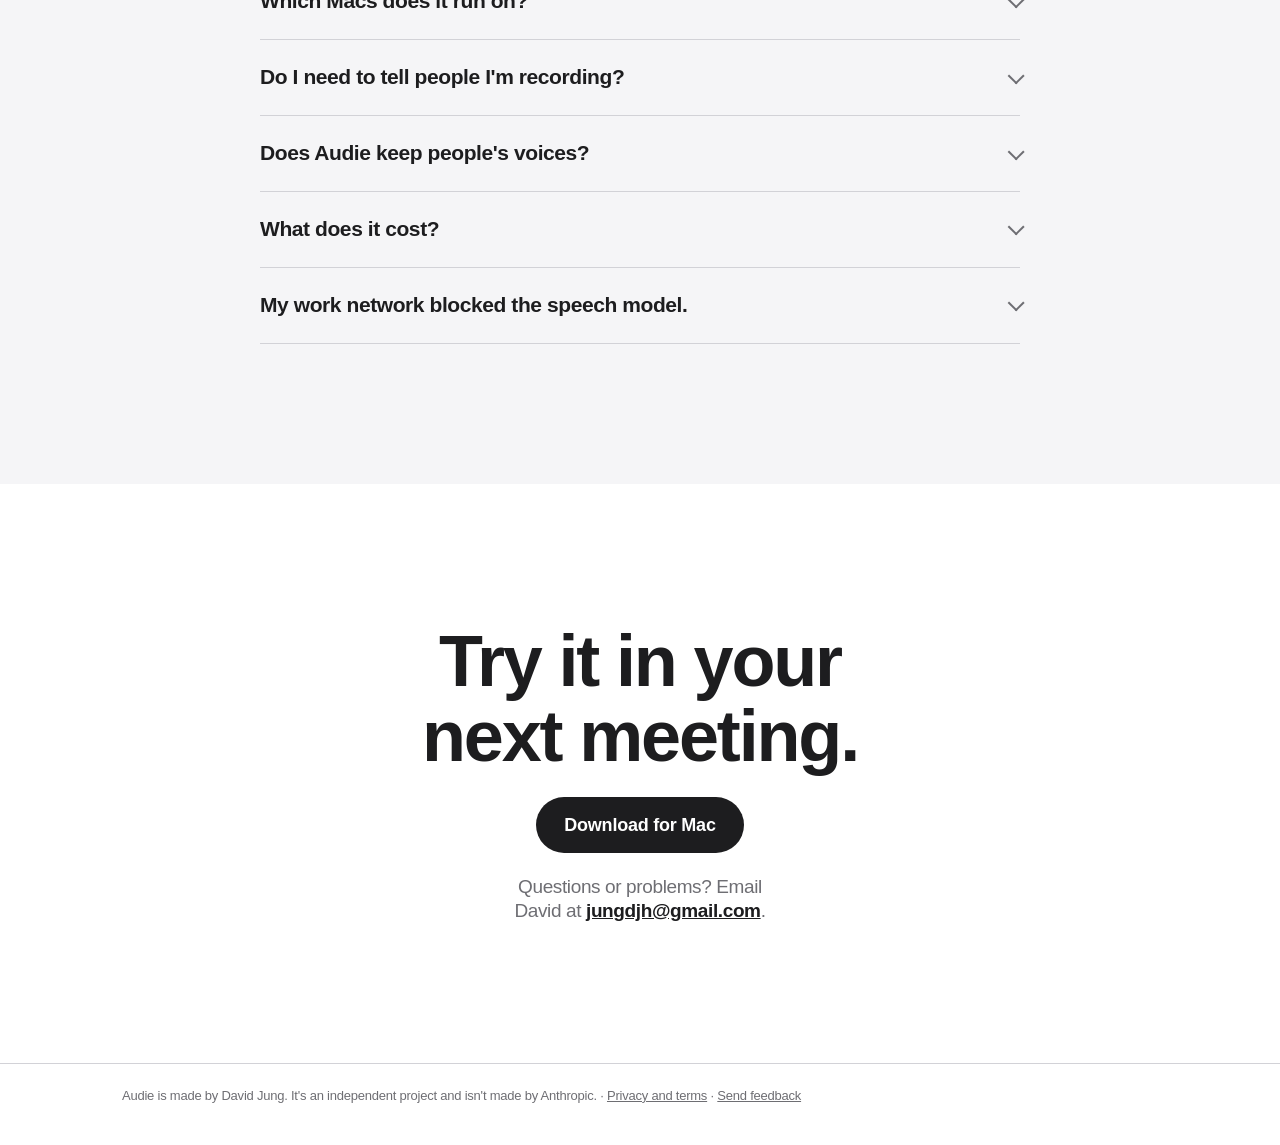
==== commit 33d3ddc5: "Download page: Version 0.5.10, 5.4 MB." ====
--- a/index.html
+++ b/index.html
@@ -184,7 +184,7 @@
     <p class="sub">Works in any meeting app. No bot joins the call. Live translation built in. When you're ready, Claude takes it from there.</p>
     <div class="cta">
       <a class="button" href="https://github.com/jungdjh/audie-updates/releases/latest/download/Audie.dmg">Download for Mac</a>
-      <small>Version 0.5.9, 5.4 MB. Free while in testing.</small>
+      <small>Version 0.5.10, 5.4 MB. Free while in testing.</small>
     </div>
   </section>
 
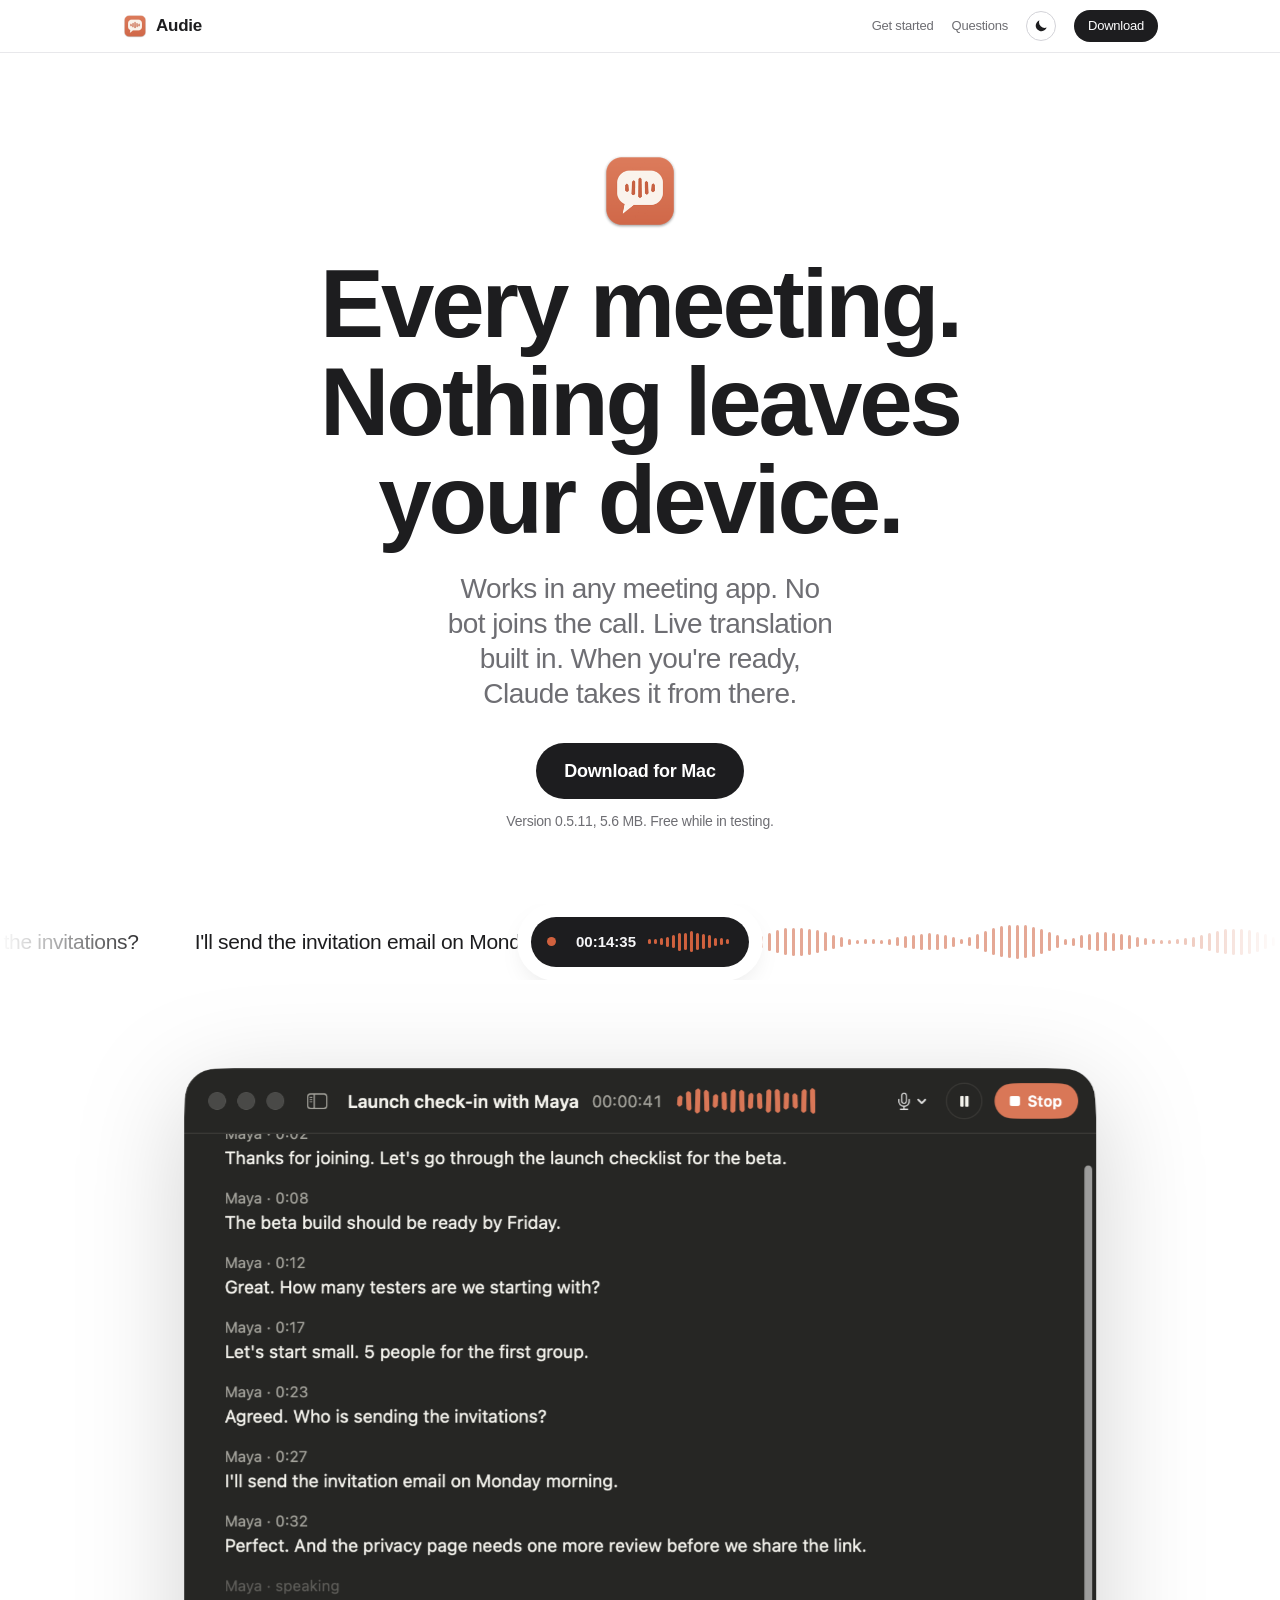
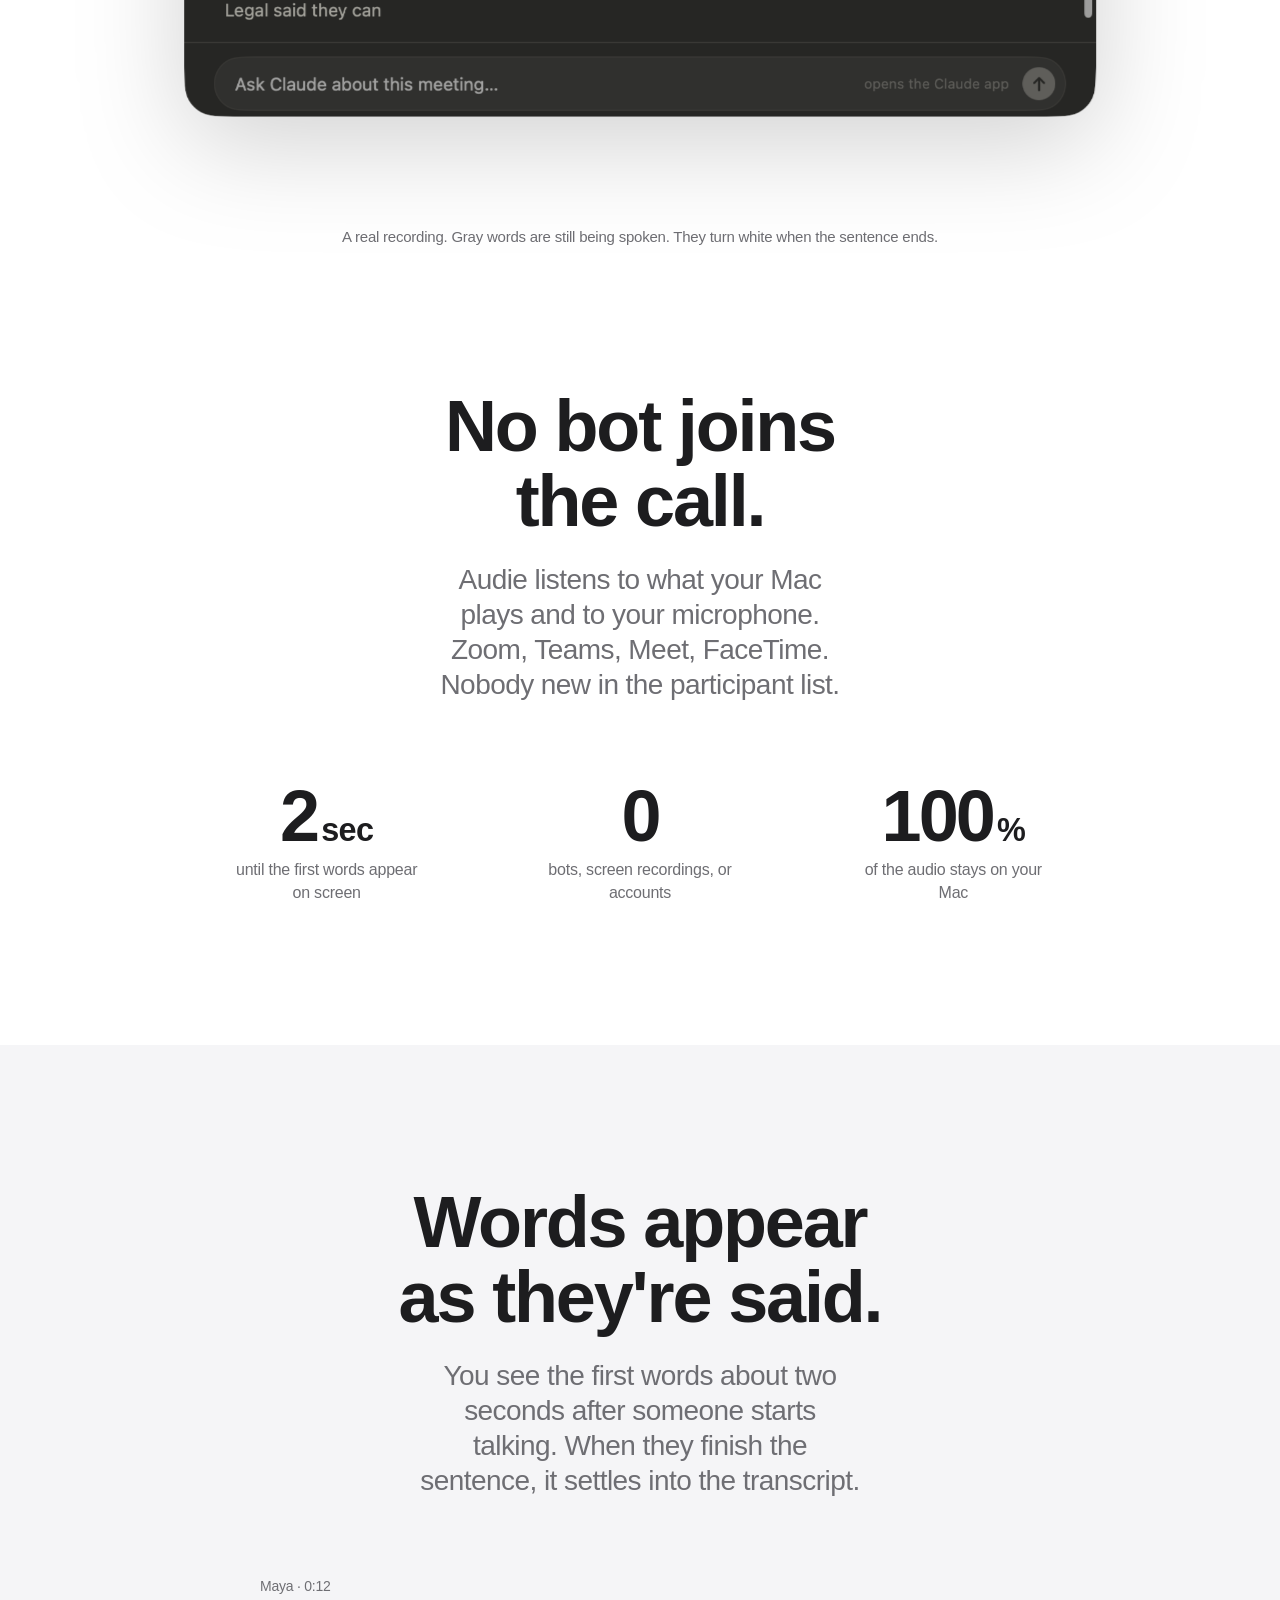
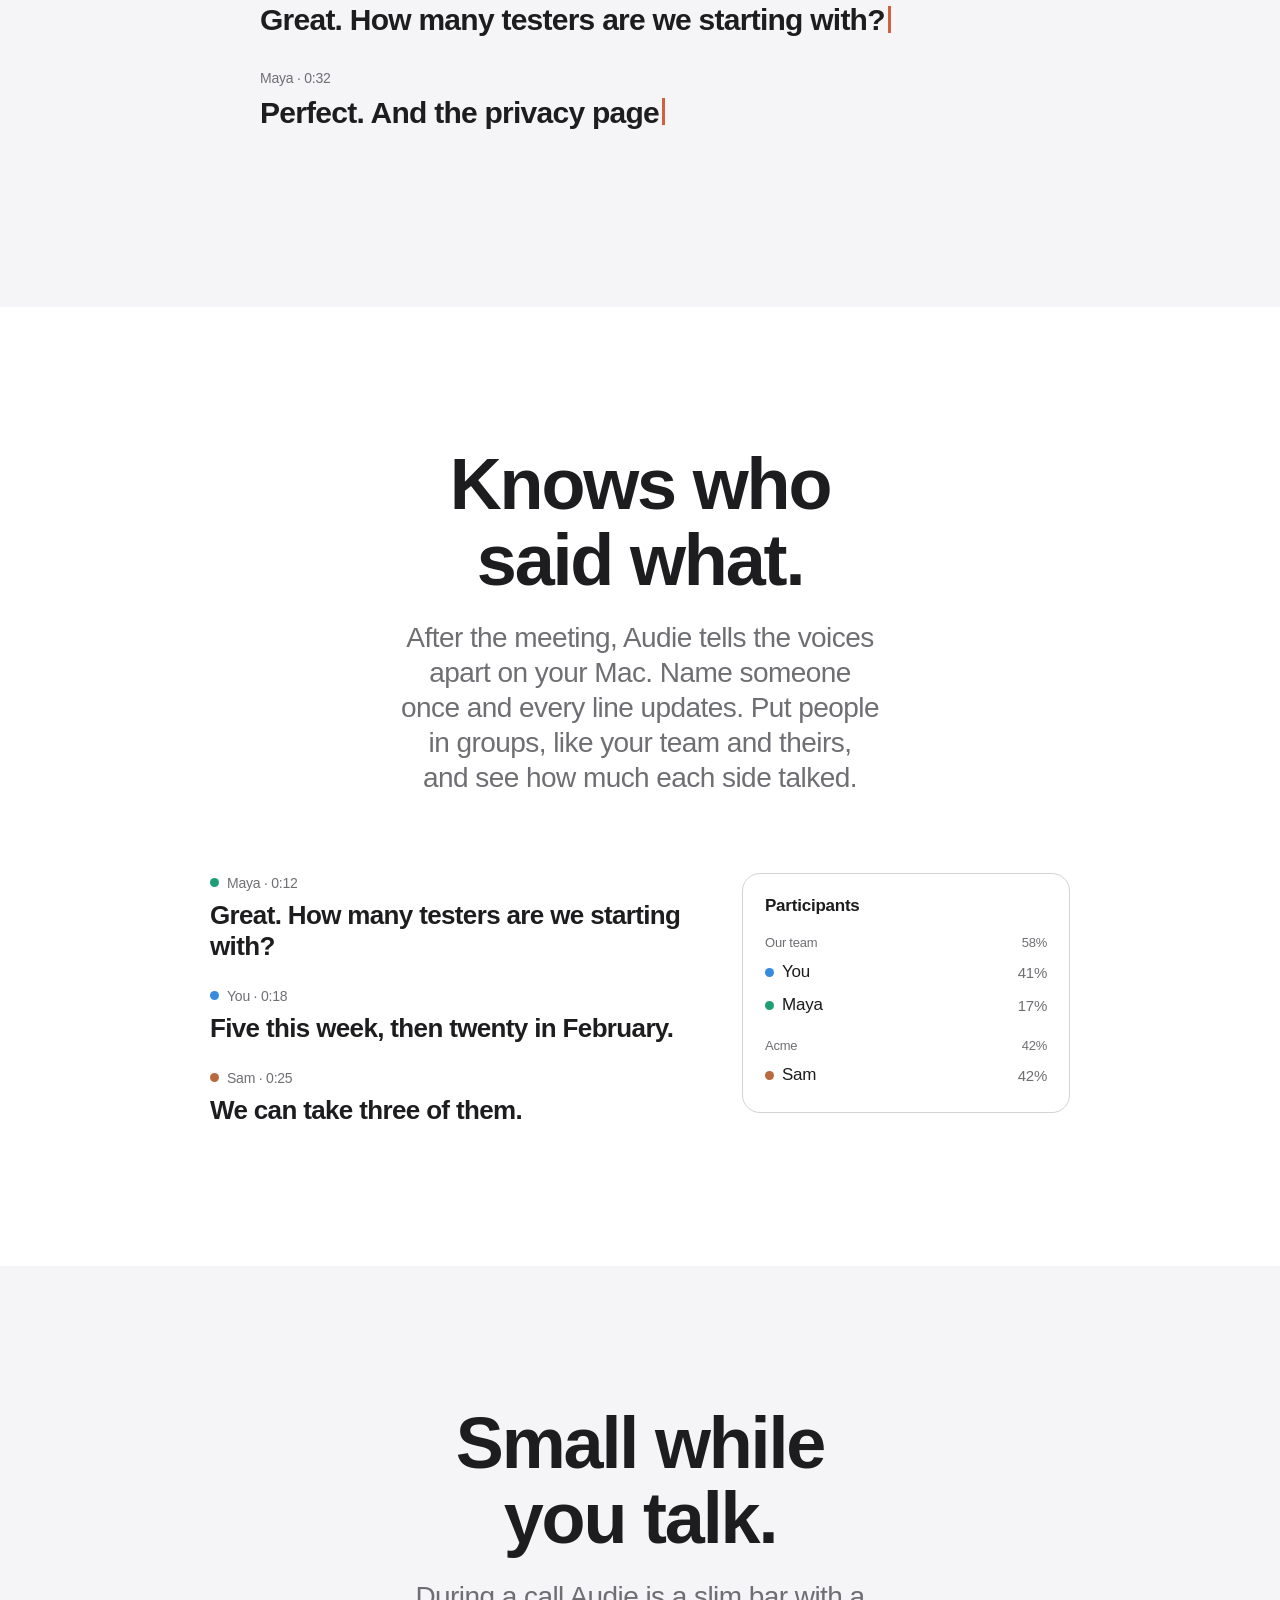
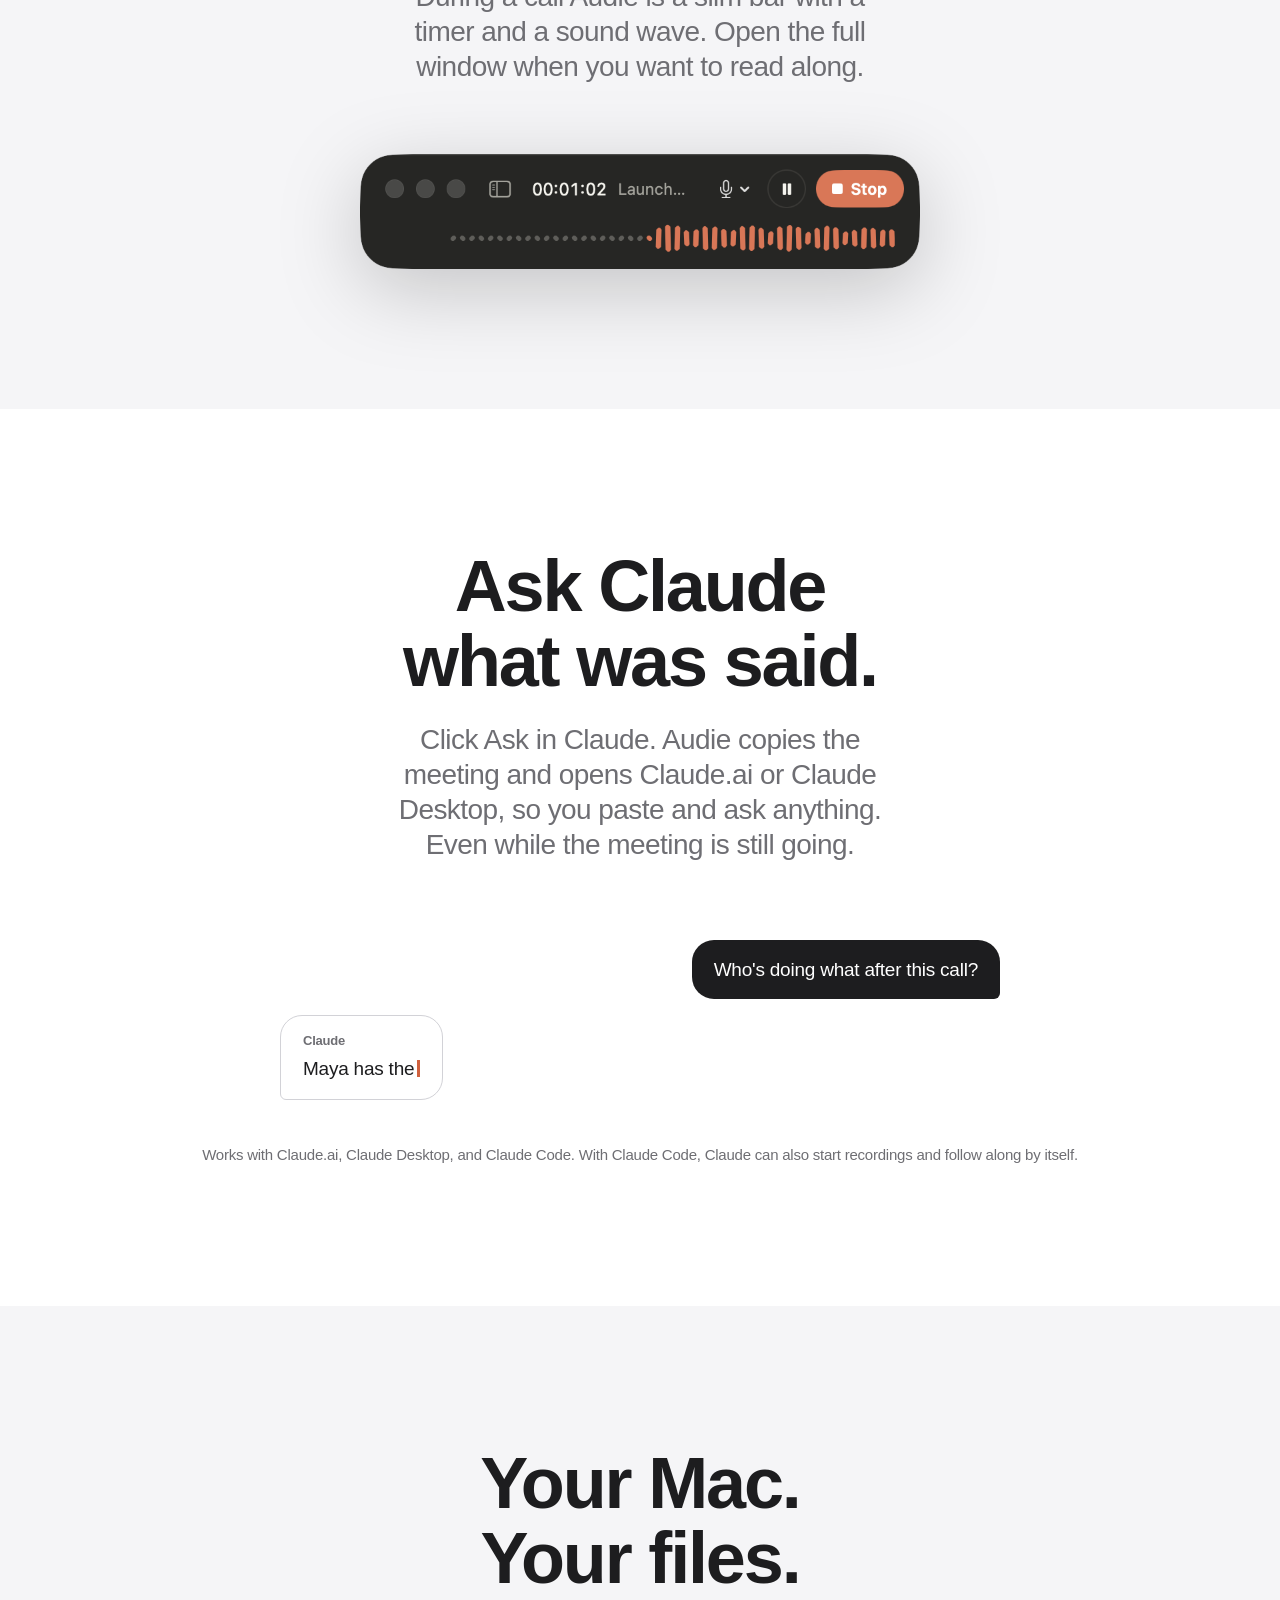
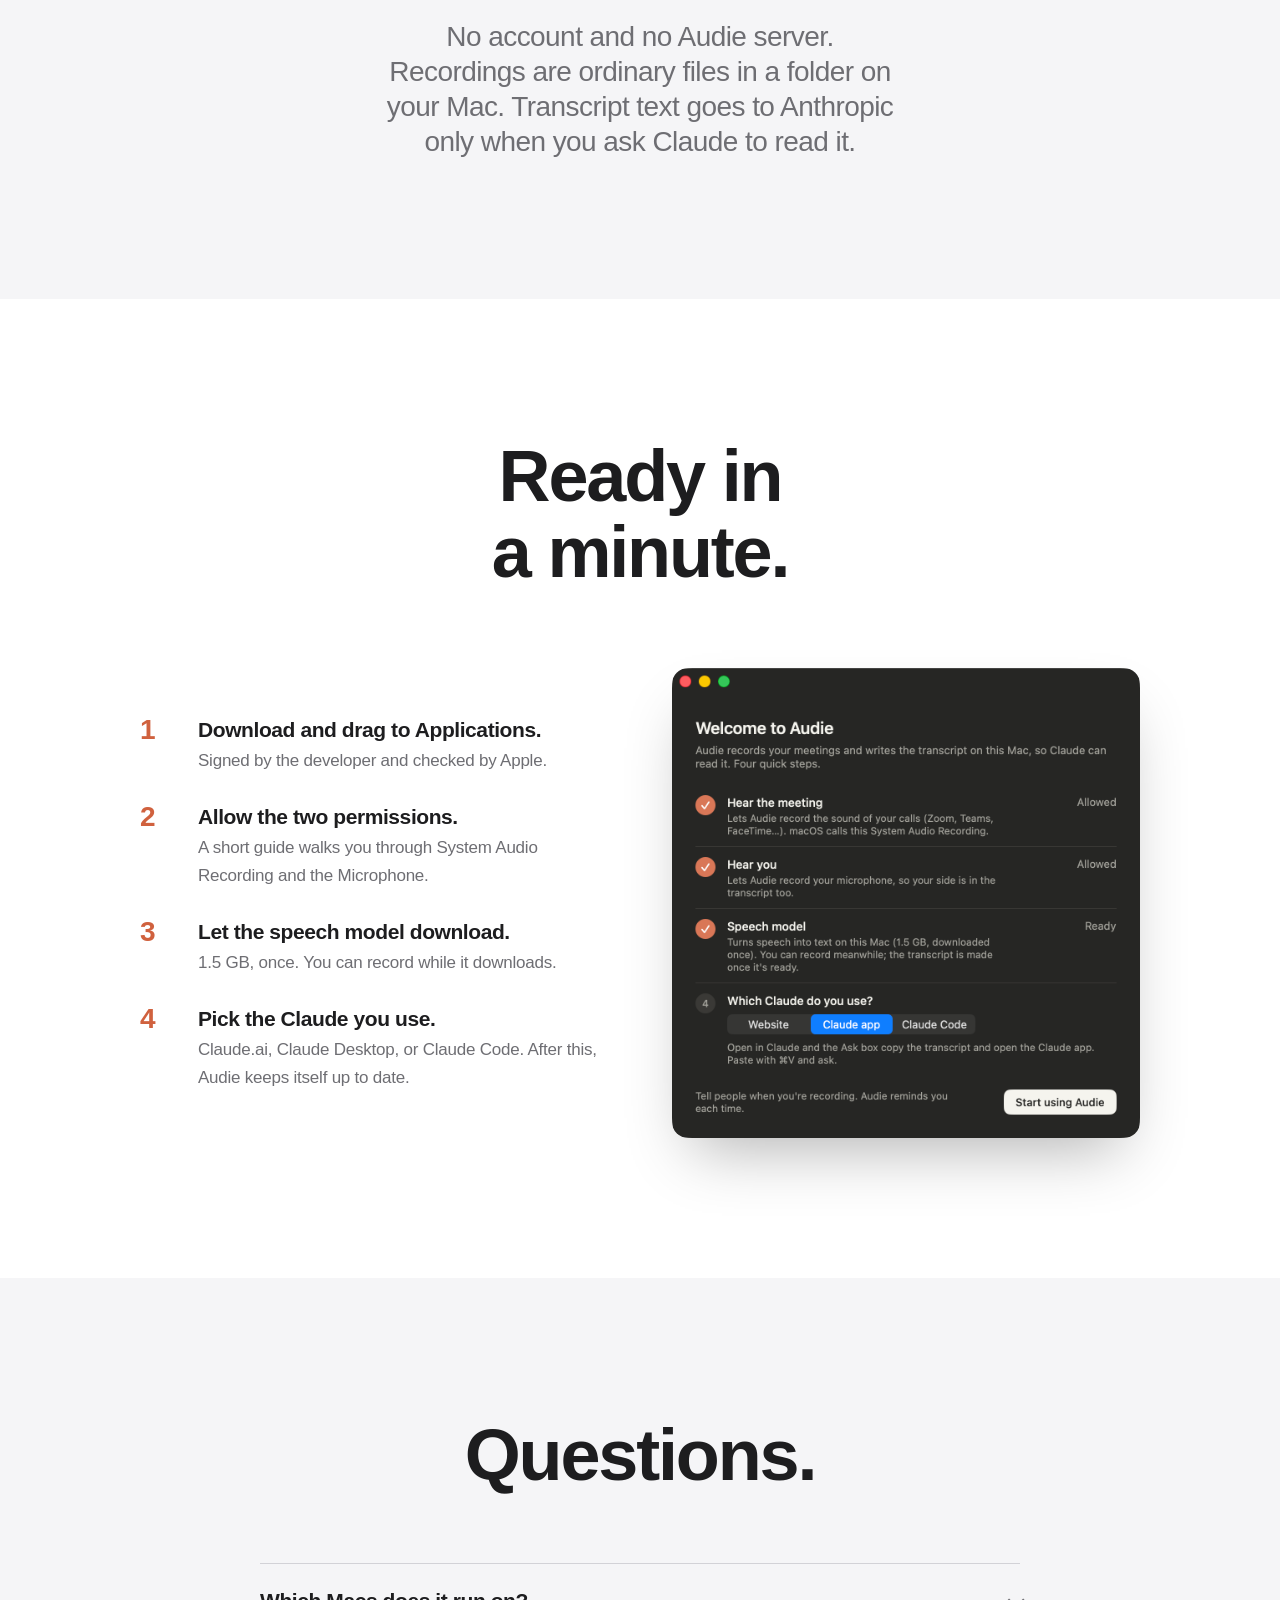
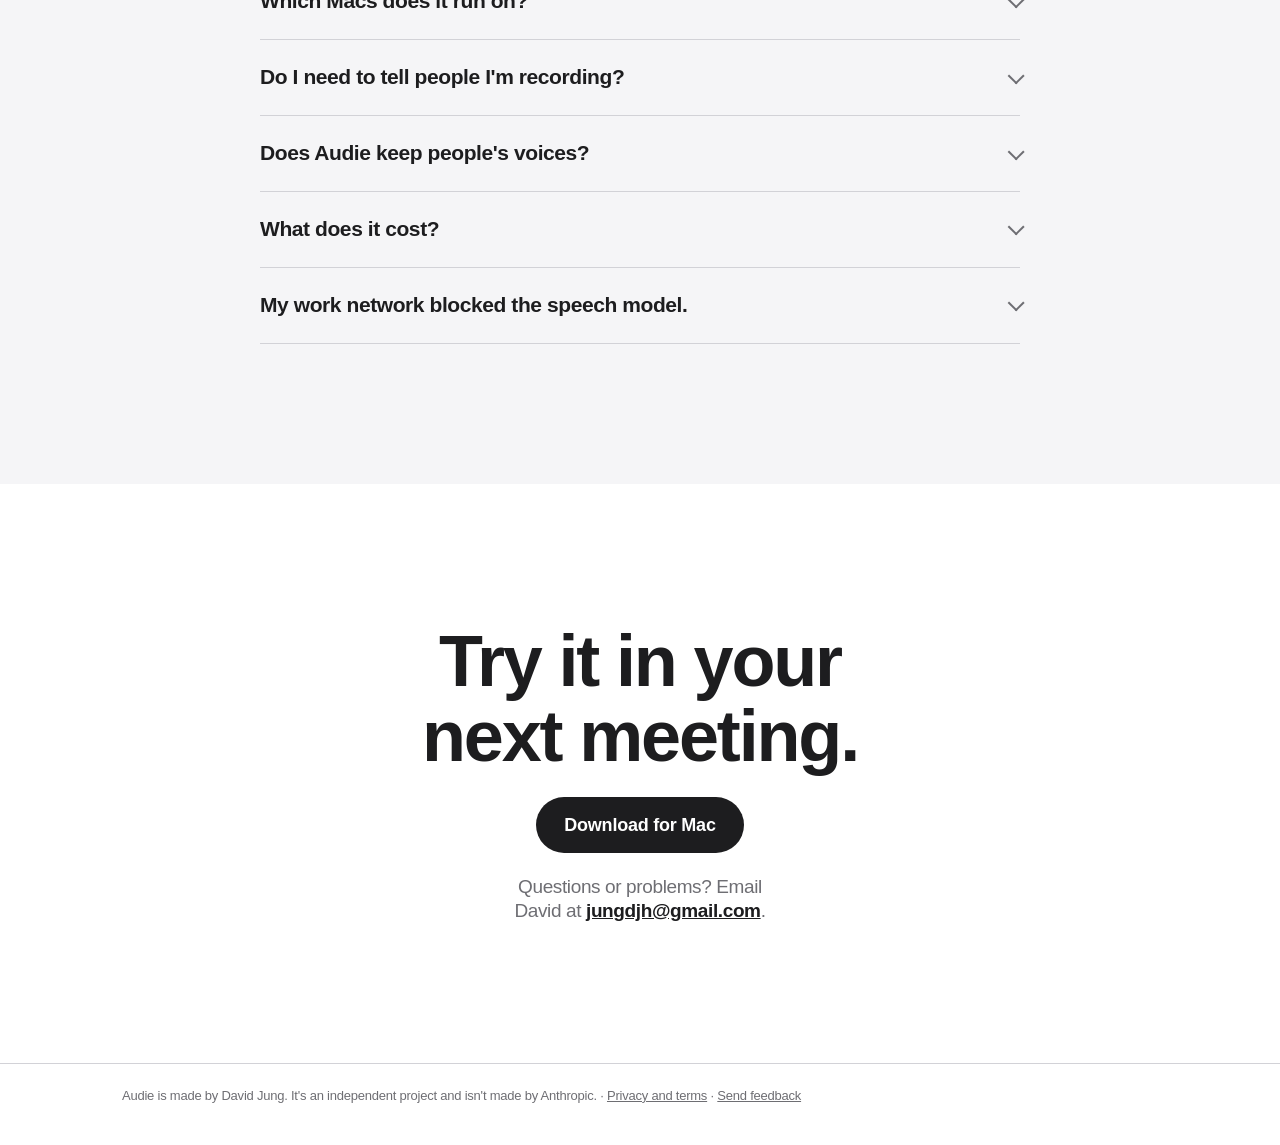
==== commit 5663a3a2: "Download page: Version 0.5.11, 5.6 MB." ====
--- a/index.html
+++ b/index.html
@@ -184,7 +184,7 @@
     <p class="sub">Works in any meeting app. No bot joins the call. Live translation built in. When you're ready, Claude takes it from there.</p>
     <div class="cta">
       <a class="button" href="https://github.com/jungdjh/audie-updates/releases/latest/download/Audie.dmg">Download for Mac</a>
-      <small>Version 0.5.10, 5.4 MB. Free while in testing.</small>
+      <small>Version 0.5.11, 5.6 MB. Free while in testing.</small>
     </div>
   </section>
 
